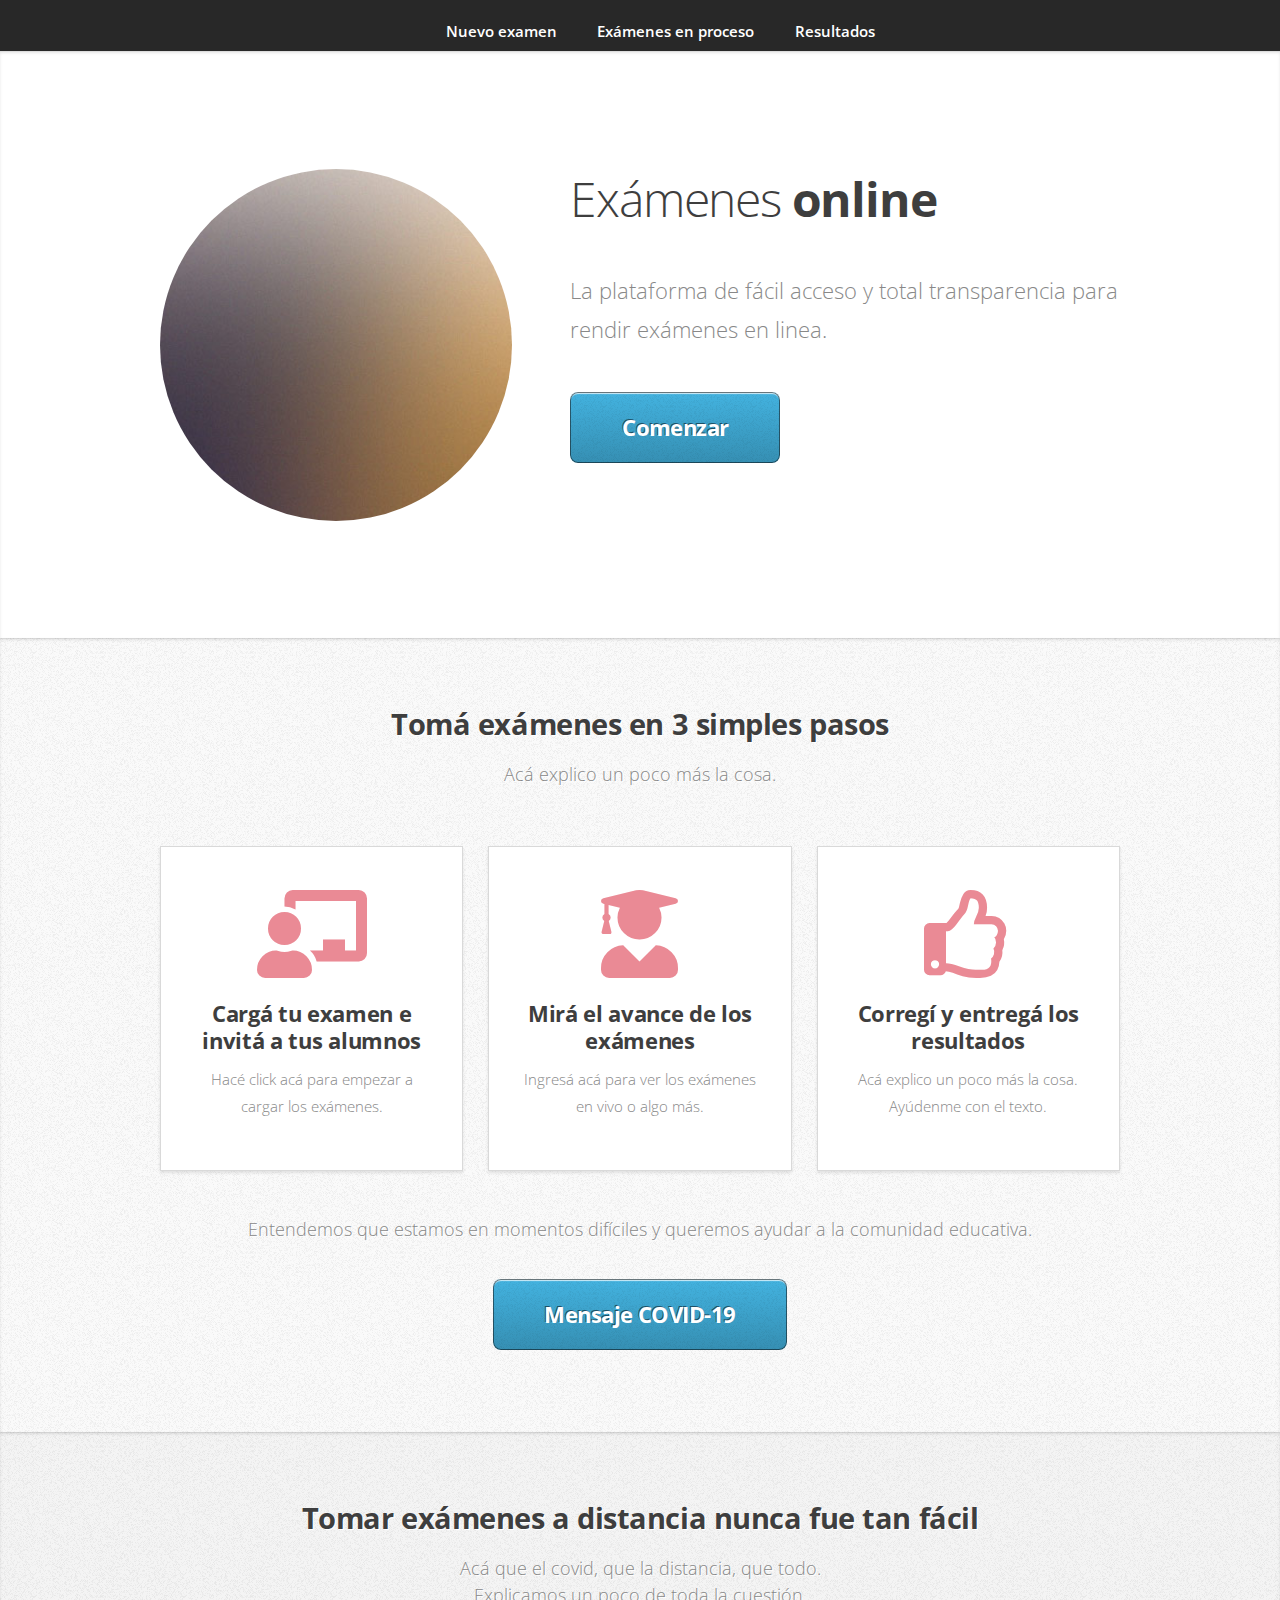
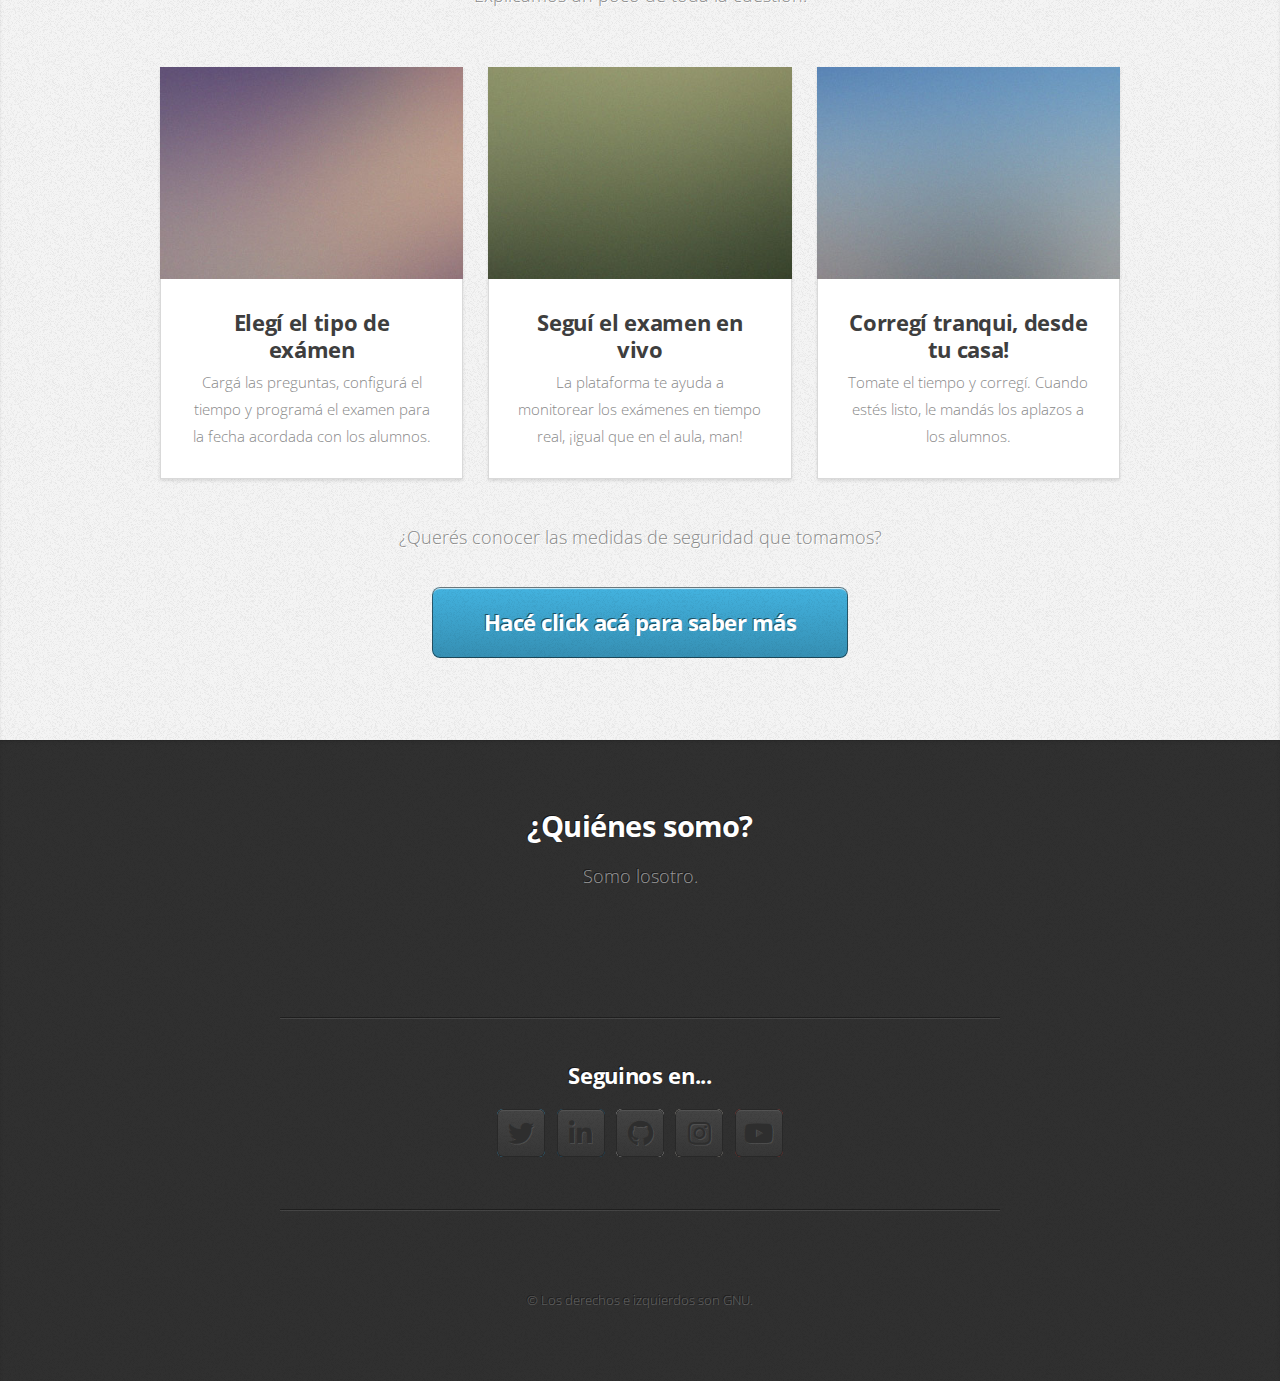
==== index.html @ 9ab1b0ab "Mock 1" ====
<!DOCTYPE HTML>
<!--
	Exámenes en linea - #LoHackeamosEntreTodos
	@pabloacvd
-->
<html>
	<head>
		<title>Examencito - #LoHackeamosEntreTodos</title>
		<meta charset="utf-8" />
		<meta name="viewport" content="width=device-width, initial-scale=1, user-scalable=no" />
		<link rel="stylesheet" href="assets/css/main.css" />
	</head>
	<body class="is-preload">

		<!-- Nav -->
			<nav id="nav">
				<ul class="container">
					<li><a href="#top"></a></li>
					<li><a href="#work">Nuevo examen</a></li>
					<li><a href="#portfolio">Exámenes en proceso</a></li>
					<li><a href="#contact">Resultados</a></li>
				</ul>
			</nav>

		<!-- Home -->
			<article id="top" class="wrapper style1">
				<div class="container">
					<div class="row">
						<div class="col-4 col-5-large col-12-medium">
							<span class="image fit"><img src="images/pic00.jpg" alt="" /></span>
						</div>
						<div class="col-8 col-7-large col-12-medium">
							<header>
								<h1>Exámenes <strong>online</strong></h1>
							</header>
							<p>La plataforma de fácil acceso y total transparencia para rendir exámenes en linea.
							</p>
							<a href="#work" class="button large scrolly">Comenzar</a>
						</div>
					</div>
				</div>
			</article>

		<!-- Work -->
			<article id="work" class="wrapper style2">
				<div class="container">
					<header>
						<h2>Tomá exámenes en 3 simples pasos</h2>
						<p>Acá explico un poco más la cosa.</p>
					</header>
					<div class="row aln-center">
						<div class="col-4 col-6-medium col-12-small">
							<section class="box style1">
								<span class="icon solid featured fa-chalkboard-teacher"></span>
								<h3>Cargá tu examen e invitá a tus alumnos</h3>
								<p>Hacé click acá para empezar a cargar los exámenes.</p>
							</section>
						</div>
						<div class="col-4 col-6-medium col-12-small">
							<section class="box style1">
								<span class="icon solid featured fa-user-graduate"></span>
								<h3>Mirá el avance de los exámenes</h3>
								<p>Ingresá acá para ver los exámenes en vivo o algo más.</p>
							</section>
						</div>
						<div class="col-4 col-6-medium col-12-small">
							<section class="box style1">
								<span class="icon featured fa-thumbs-up"></span>
								<h3>Corregí y entregá los resultados</h3>
								<p>Acá explico un poco más la cosa.<br/>Ayúdenme con el texto.</p>
							</section>
						</div>
					</div>
					<footer>
						<p>Entendemos que estamos en momentos difíciles y queremos ayudar a la comunidad educativa.</p>
						<a href="#portfolio" class="button large scrolly">Mensaje COVID-19</a>
					</footer>
				</div>
			</article>

		<!-- Portfolio -->
			<article id="portfolio" class="wrapper style3">
				<div class="container">
					<header>
						<h2>Tomar exámenes a distancia nunca fue tan fácil</h2>
						<p>Acá que el covid, que la distancia, que todo. <br />
						Explicamos un poco de toda la cuestión.</p>
					</header>
					<div class="row">
						<div class="col-4 col-6-medium col-12-small">
							<article class="box style2">
								<a href="#" class="image featured"><img src="images/pic01.jpg" alt="" /></a>
								<h3><a href="#">Elegí el tipo de exámen</a></h3>
								<p>Cargá las preguntas, configurá el tiempo y programá el examen para la fecha acordada con los alumnos.</p>
							</article>
						</div>
						<div class="col-4 col-6-medium col-12-small">
							<article class="box style2">
								<a href="#" class="image featured"><img src="images/pic02.jpg" alt="" /></a>
								<h3><a href="#">Seguí el examen en vivo</a></h3>
								<p>La plataforma te ayuda a monitorear los exámenes en tiempo real, ¡igual que en el aula, man!</p>
							</article>
						</div>
						<div class="col-4 col-6-medium col-12-small">
							<article class="box style2">
								<a href="#" class="image featured"><img src="images/pic03.jpg" alt="" /></a>
								<h3><a href="#">Corregí tranqui, desde tu casa!</a></h3>
								<p>Tomate el tiempo y corregí. Cuando estés listo, le mandás los aplazos a los alumnos.</p>
							</article>
						</div>
<!--						<div class="col-4 col-6-medium col-12-small">
							<article class="box style2">
								<a href="#" class="image featured"><img src="images/pic04.jpg" alt="" /></a>
								<h3><a href="#">Tempus dolore</a></h3>
								<p>Ornare nulla proin odio consequat.</p>
							</article>
						</div>
						<div class="col-4 col-6-medium col-12-small">
							<article class="box style2">
								<a href="#" class="image featured"><img src="images/pic05.jpg" alt="" /></a>
								<h3><a href="#">Feugiat aliquam</a></h3>
								<p>Ornare nulla proin odio consequat.</p>
							</article>
						</div>
						<div class="col-4 col-6-medium col-12-small">
							<article class="box style2">
								<a href="#" class="image featured"><img src="images/pic06.jpg" alt="" /></a>
								<h3><a href="#">Sed amet ornare</a></h3>
								<p>Ornare nulla proin odio consequat.</p>
							</article>
						</div>
					-->
					</div>
					<footer>
						<p>¿Querés conocer las medidas de seguridad que tomamos?</p>
						<a href="#contact" class="button large scrolly">Hacé click acá para saber más</a>
					</footer>
				</div>
			</article>

		<!-- Contact -->
			<article id="contact" class="wrapper style4">
				<div class="container medium">
					<header>
						<h2>¿Quiénes somo?</h2>
						<p>Somo losotro.</p>
					</header>
					<div class="row">
						<div class="col-12">

						</div>
						<div class="col-12">
							<hr />
							<h3>Seguinos en...</h3>
							<ul class="social">
								<li><a href="#" class="icon brands fa-twitter"><span class="label">Twitter</span></a></li>
								<li><a href="#" class="icon brands fa-linkedin-in"><span class="label">LinkedIn</span></a></li>
								<li><a href="#" class="icon brands fa-github"><span class="label">Github</span></a></li>
								<li><a href="#" class="icon brands fa-instagram"><span class="label">Instagram</span></a></li>
								<li><a href="#" class="icon brands fa-youtube"><span class="label">YouTube</span></a></li>
							</ul>
							<hr />
						</div>
					</div>
					<footer>
						<ul id="copyright">
							<li>&copy; Los derechos e izquierdos son GNU.</li>
						</ul>
					</footer>
				</div>
			</article>

		<!-- Scripts -->
			<script src="assets/js/jquery.min.js"></script>
			<script src="assets/js/jquery.scrolly.min.js"></script>
			<script src="assets/js/browser.min.js"></script>
			<script src="assets/js/breakpoints.min.js"></script>
			<script src="assets/js/util.js"></script>
			<script src="assets/js/main.js"></script>

	</body>
</html>
---- assets/css/main.css ----
@import url("https://fonts.googleapis.com/css?family=Open+Sans:300,300italic,600,600italic,700");
@import url("fontawesome-all.min.css");

/*
	Miniport by HTML5 UP
	html5up.net | @ajlkn
	Free for personal and commercial use under the CCA 3.0 license (html5up.net/license)
*/

html, body, div, span, applet, object,
iframe, h1, h2, h3, h4, h5, h6, p, blockquote,
pre, a, abbr, acronym, address, big, cite,
code, del, dfn, em, img, ins, kbd, q, s, samp,
small, strike, strong, sub, sup, tt, var, b,
u, i, center, dl, dt, dd, ol, ul, li, fieldset,
form, label, legend, table, caption, tbody,
tfoot, thead, tr, th, td, article, aside,
canvas, details, embed, figure, figcaption,
footer, header, hgroup, menu, nav, output, ruby,
section, summary, time, mark, audio, video {
	margin: 0;
	padding: 0;
	border: 0;
	font-size: 100%;
	font: inherit;
	vertical-align: baseline;}

article, aside, details, figcaption, figure,
footer, header, hgroup, menu, nav, section {
	display: block;}

body {
	line-height: 1;
}

ol, ul {
	list-style: none;
}

blockquote, q {
	quotes: none;
}

	blockquote:before, blockquote:after, q:before, q:after {
		content: '';
		content: none;
	}

table {
	border-collapse: collapse;
	border-spacing: 0;
}

body {
	-webkit-text-size-adjust: none;
}

mark {
	background-color: transparent;
	color: inherit;
}

input::-moz-focus-inner {
	border: 0;
	padding: 0;
}

input, select, textarea {
	-moz-appearance: none;
	-webkit-appearance: none;
	-ms-appearance: none;
	appearance: none;
}

/* Basic */

	html {
		box-sizing: border-box;
	}

	*, *:before, *:after {
		box-sizing: inherit;
	}

	body {
		padding-top: 3.5em;
	}

		body.is-preload *, body.is-preload *:before, body.is-preload *:after {
			-moz-animation: none !important;
			-webkit-animation: none !important;
			-ms-animation: none !important;
			animation: none !important;
			-moz-transition: none !important;
			-webkit-transition: none !important;
			-ms-transition: none !important;
			transition: none !important;
		}

	body, input, textarea, select {
		font-family: 'Open Sans', sans-serif;
		line-height: 1.85em;
		color: #888;
		font-weight: 300;
		font-size: 13pt;
	}

	a {
		-moz-transition: color .2s ease-in-out;
		-webkit-transition: color .2s ease-in-out;
		-ms-transition: color .2s ease-in-out;
		transition: color .2s ease-in-out;
		color: #43B3E0;
		text-decoration: underline;
	}

		a:hover {
			color: #43bff0 !important;
		}

		a img {
			border: 0;
		}

	b, strong {
		font-weight: 600;
		color: #3e3e3e;
	}

	i, em {
		font-style: italic;
	}

	sub {
		position: relative;
		top: 0.5em;
		font-size: 0.8em;
	}

	sup {
		position: relative;
		top: -0.5em;
		font-size: 0.8em;
	}

	blockquote {
		border-left: solid 0.75em #eee;
		padding: 1em 0 1em 1.5em;
		font-style: italic;
	}

	h1, h2, h3, h4, h5, h6 {
		color: #3e3e3e;
		margin: 0 0 0.75em 0;
	}

	h1 a, h2 a, h3 a, h4 a, h5 a, h6 a {
		text-decoration: none;
		color: inherit;
	}

	h2, h3, h4, h5, h6 {
		font-weight: 700;
	}

	h1 {
		font-size: 3.25em;
		letter-spacing: -0.025em;
		font-weight: 300;
	}

		h1 strong {
			font-weight: 700;
		}

	h2 {
		font-size: 2em;
		letter-spacing: -0.015em;
	}

	h3 {
		font-size: 1.5em;
		letter-spacing: -0.015em;
	}

	em, i {
		font-style: italic;
	}

	br.clear {
		clear: both;
	}

	hr {
		border: 0;
		border-top: solid 1px #444;
		border-top-color: rgba(0, 0, 0, 0.35);
		box-shadow: 0px 1px 0px 0px rgba(255, 255, 255, 0.1);
		height: 1px;
		margin: 3em 0;
	}

	p, ul, ol, dl, table {
		margin-bottom: 2em;
	}

	header {
		margin: 0 0 3em 0;
	}

		header > p {
			font-size: 1.25em;
			margin: 0;
		}

	footer {
		margin: 3em 0 0 0;
	}

		footer > p {
			font-size: 1.25em;
		}

/* Container */

	.container {
		margin: 0 auto;
		max-width: calc(100% - 50px);
		width: 1200px;
	}

		.container.medium {
			width: 900px;
		}

		@media screen and (max-width: 1680px) {

			.container {
				width: 1200px;
			}

				.container.medium {
					width: 900px;
				}

		}

		@media screen and (max-width: 1280px) {

			.container {
				width: 960px;
			}

				.container.medium {
					width: 720px;
				}

		}

		@media screen and (max-width: 980px) {

			.container {
				width: 100%;
			}

				.container.medium {
					width: 75%;
				}

		}

		@media screen and (max-width: 736px) {

			.container {
				width: 100%;
				max-width: calc(100% - 30px);
			}

				.container.medium {
					width: 100%;
				}

		}

/* Row */

	.row {
		display: flex;
		flex-wrap: wrap;
		box-sizing: border-box;
		align-items: stretch;
	}

		.row > * {
			box-sizing: border-box;
		}

		.row.gtr-uniform > * > :last-child {
			margin-bottom: 0;
		}

		.row.aln-left {
			justify-content: flex-start;
		}

		.row.aln-center {
			justify-content: center;
		}

		.row.aln-right {
			justify-content: flex-end;
		}

		.row.aln-top {
			align-items: flex-start;
		}

		.row.aln-middle {
			align-items: center;
		}

		.row.aln-bottom {
			align-items: flex-end;
		}

		.row > .imp {
			order: -1;
		}

		.row > .col-1 {
			width: 8.33333%;
		}

		.row > .off-1 {
			margin-left: 8.33333%;
		}

		.row > .col-2 {
			width: 16.66667%;
		}

		.row > .off-2 {
			margin-left: 16.66667%;
		}

		.row > .col-3 {
			width: 25%;
		}

		.row > .off-3 {
			margin-left: 25%;
		}

		.row > .col-4 {
			width: 33.33333%;
		}

		.row > .off-4 {
			margin-left: 33.33333%;
		}

		.row > .col-5 {
			width: 41.66667%;
		}

		.row > .off-5 {
			margin-left: 41.66667%;
		}

		.row > .col-6 {
			width: 50%;
		}

		.row > .off-6 {
			margin-left: 50%;
		}

		.row > .col-7 {
			width: 58.33333%;
		}

		.row > .off-7 {
			margin-left: 58.33333%;
		}

		.row > .col-8 {
			width: 66.66667%;
		}

		.row > .off-8 {
			margin-left: 66.66667%;
		}

		.row > .col-9 {
			width: 75%;
		}

		.row > .off-9 {
			margin-left: 75%;
		}

		.row > .col-10 {
			width: 83.33333%;
		}

		.row > .off-10 {
			margin-left: 83.33333%;
		}

		.row > .col-11 {
			width: 91.66667%;
		}

		.row > .off-11 {
			margin-left: 91.66667%;
		}

		.row > .col-12 {
			width: 100%;
		}

		.row > .off-12 {
			margin-left: 100%;
		}

		.row.gtr-0 {
			margin-top: 0px;
			margin-left: 0px;
		}

			.row.gtr-0 > * {
				padding: 0px 0 0 0px;
			}

			.row.gtr-0.gtr-uniform {
				margin-top: 0px;
			}

				.row.gtr-0.gtr-uniform > * {
					padding-top: 0px;
				}

		.row.gtr-25 {
			margin-top: -6.25px;
			margin-left: -6.25px;
		}

			.row.gtr-25 > * {
				padding: 6.25px 0 0 6.25px;
			}

			.row.gtr-25.gtr-uniform {
				margin-top: -6.25px;
			}

				.row.gtr-25.gtr-uniform > * {
					padding-top: 6.25px;
				}

		.row.gtr-50 {
			margin-top: -12.5px;
			margin-left: -12.5px;
		}

			.row.gtr-50 > * {
				padding: 12.5px 0 0 12.5px;
			}

			.row.gtr-50.gtr-uniform {
				margin-top: -12.5px;
			}

				.row.gtr-50.gtr-uniform > * {
					padding-top: 12.5px;
				}

		.row {
			margin-top: -25px;
			margin-left: -25px;
		}

			.row > * {
				padding: 25px 0 0 25px;
			}

			.row.gtr-uniform {
				margin-top: -25px;
			}

				.row.gtr-uniform > * {
					padding-top: 25px;
				}

		.row.gtr-150 {
			margin-top: -37.5px;
			margin-left: -37.5px;
		}

			.row.gtr-150 > * {
				padding: 37.5px 0 0 37.5px;
			}

			.row.gtr-150.gtr-uniform {
				margin-top: -37.5px;
			}

				.row.gtr-150.gtr-uniform > * {
					padding-top: 37.5px;
				}

		.row.gtr-200 {
			margin-top: -50px;
			margin-left: -50px;
		}

			.row.gtr-200 > * {
				padding: 50px 0 0 50px;
			}

			.row.gtr-200.gtr-uniform {
				margin-top: -50px;
			}

				.row.gtr-200.gtr-uniform > * {
					padding-top: 50px;
				}

		@media screen and (max-width: 1680px) {

			.row {
				display: flex;
				flex-wrap: wrap;
				box-sizing: border-box;
				align-items: stretch;
			}

				.row > * {
					box-sizing: border-box;
				}

				.row.gtr-uniform > * > :last-child {
					margin-bottom: 0;
				}

				.row.aln-left {
					justify-content: flex-start;
				}

				.row.aln-center {
					justify-content: center;
				}

				.row.aln-right {
					justify-content: flex-end;
				}

				.row.aln-top {
					align-items: flex-start;
				}

				.row.aln-middle {
					align-items: center;
				}

				.row.aln-bottom {
					align-items: flex-end;
				}

				.row > .imp-xlarge {
					order: -1;
				}

				.row > .col-1-xlarge {
					width: 8.33333%;
				}

				.row > .off-1-xlarge {
					margin-left: 8.33333%;
				}

				.row > .col-2-xlarge {
					width: 16.66667%;
				}

				.row > .off-2-xlarge {
					margin-left: 16.66667%;
				}

				.row > .col-3-xlarge {
					width: 25%;
				}

				.row > .off-3-xlarge {
					margin-left: 25%;
				}

				.row > .col-4-xlarge {
					width: 33.33333%;
				}

				.row > .off-4-xlarge {
					margin-left: 33.33333%;
				}

				.row > .col-5-xlarge {
					width: 41.66667%;
				}

				.row > .off-5-xlarge {
					margin-left: 41.66667%;
				}

				.row > .col-6-xlarge {
					width: 50%;
				}

				.row > .off-6-xlarge {
					margin-left: 50%;
				}

				.row > .col-7-xlarge {
					width: 58.33333%;
				}

				.row > .off-7-xlarge {
					margin-left: 58.33333%;
				}

				.row > .col-8-xlarge {
					width: 66.66667%;
				}

				.row > .off-8-xlarge {
					margin-left: 66.66667%;
				}

				.row > .col-9-xlarge {
					width: 75%;
				}

				.row > .off-9-xlarge {
					margin-left: 75%;
				}

				.row > .col-10-xlarge {
					width: 83.33333%;
				}

				.row > .off-10-xlarge {
					margin-left: 83.33333%;
				}

				.row > .col-11-xlarge {
					width: 91.66667%;
				}

				.row > .off-11-xlarge {
					margin-left: 91.66667%;
				}

				.row > .col-12-xlarge {
					width: 100%;
				}

				.row > .off-12-xlarge {
					margin-left: 100%;
				}

				.row.gtr-0 {
					margin-top: 0px;
					margin-left: 0px;
				}

					.row.gtr-0 > * {
						padding: 0px 0 0 0px;
					}

					.row.gtr-0.gtr-uniform {
						margin-top: 0px;
					}

						.row.gtr-0.gtr-uniform > * {
							padding-top: 0px;
						}

				.row.gtr-25 {
					margin-top: -6.25px;
					margin-left: -6.25px;
				}

					.row.gtr-25 > * {
						padding: 6.25px 0 0 6.25px;
					}

					.row.gtr-25.gtr-uniform {
						margin-top: -6.25px;
					}

						.row.gtr-25.gtr-uniform > * {
							padding-top: 6.25px;
						}

				.row.gtr-50 {
					margin-top: -12.5px;
					margin-left: -12.5px;
				}

					.row.gtr-50 > * {
						padding: 12.5px 0 0 12.5px;
					}

					.row.gtr-50.gtr-uniform {
						margin-top: -12.5px;
					}

						.row.gtr-50.gtr-uniform > * {
							padding-top: 12.5px;
						}

				.row {
					margin-top: -25px;
					margin-left: -25px;
				}

					.row > * {
						padding: 25px 0 0 25px;
					}

					.row.gtr-uniform {
						margin-top: -25px;
					}

						.row.gtr-uniform > * {
							padding-top: 25px;
						}

				.row.gtr-150 {
					margin-top: -37.5px;
					margin-left: -37.5px;
				}

					.row.gtr-150 > * {
						padding: 37.5px 0 0 37.5px;
					}

					.row.gtr-150.gtr-uniform {
						margin-top: -37.5px;
					}

						.row.gtr-150.gtr-uniform > * {
							padding-top: 37.5px;
						}

				.row.gtr-200 {
					margin-top: -50px;
					margin-left: -50px;
				}

					.row.gtr-200 > * {
						padding: 50px 0 0 50px;
					}

					.row.gtr-200.gtr-uniform {
						margin-top: -50px;
					}

						.row.gtr-200.gtr-uniform > * {
							padding-top: 50px;
						}

		}

		@media screen and (max-width: 1280px) {

			.row {
				display: flex;
				flex-wrap: wrap;
				box-sizing: border-box;
				align-items: stretch;
			}

				.row > * {
					box-sizing: border-box;
				}

				.row.gtr-uniform > * > :last-child {
					margin-bottom: 0;
				}

				.row.aln-left {
					justify-content: flex-start;
				}

				.row.aln-center {
					justify-content: center;
				}

				.row.aln-right {
					justify-content: flex-end;
				}

				.row.aln-top {
					align-items: flex-start;
				}

				.row.aln-middle {
					align-items: center;
				}

				.row.aln-bottom {
					align-items: flex-end;
				}

				.row > .imp-large {
					order: -1;
				}

				.row > .col-1-large {
					width: 8.33333%;
				}

				.row > .off-1-large {
					margin-left: 8.33333%;
				}

				.row > .col-2-large {
					width: 16.66667%;
				}

				.row > .off-2-large {
					margin-left: 16.66667%;
				}

				.row > .col-3-large {
					width: 25%;
				}

				.row > .off-3-large {
					margin-left: 25%;
				}

				.row > .col-4-large {
					width: 33.33333%;
				}

				.row > .off-4-large {
					margin-left: 33.33333%;
				}

				.row > .col-5-large {
					width: 41.66667%;
				}

				.row > .off-5-large {
					margin-left: 41.66667%;
				}

				.row > .col-6-large {
					width: 50%;
				}

				.row > .off-6-large {
					margin-left: 50%;
				}

				.row > .col-7-large {
					width: 58.33333%;
				}

				.row > .off-7-large {
					margin-left: 58.33333%;
				}

				.row > .col-8-large {
					width: 66.66667%;
				}

				.row > .off-8-large {
					margin-left: 66.66667%;
				}

				.row > .col-9-large {
					width: 75%;
				}

				.row > .off-9-large {
					margin-left: 75%;
				}

				.row > .col-10-large {
					width: 83.33333%;
				}

				.row > .off-10-large {
					margin-left: 83.33333%;
				}

				.row > .col-11-large {
					width: 91.66667%;
				}

				.row > .off-11-large {
					margin-left: 91.66667%;
				}

				.row > .col-12-large {
					width: 100%;
				}

				.row > .off-12-large {
					margin-left: 100%;
				}

				.row.gtr-0 {
					margin-top: 0px;
					margin-left: 0px;
				}

					.row.gtr-0 > * {
						padding: 0px 0 0 0px;
					}

					.row.gtr-0.gtr-uniform {
						margin-top: 0px;
					}

						.row.gtr-0.gtr-uniform > * {
							padding-top: 0px;
						}

				.row.gtr-25 {
					margin-top: -6.25px;
					margin-left: -6.25px;
				}

					.row.gtr-25 > * {
						padding: 6.25px 0 0 6.25px;
					}

					.row.gtr-25.gtr-uniform {
						margin-top: -6.25px;
					}

						.row.gtr-25.gtr-uniform > * {
							padding-top: 6.25px;
						}

				.row.gtr-50 {
					margin-top: -12.5px;
					margin-left: -12.5px;
				}

					.row.gtr-50 > * {
						padding: 12.5px 0 0 12.5px;
					}

					.row.gtr-50.gtr-uniform {
						margin-top: -12.5px;
					}

						.row.gtr-50.gtr-uniform > * {
							padding-top: 12.5px;
						}

				.row {
					margin-top: -25px;
					margin-left: -25px;
				}

					.row > * {
						padding: 25px 0 0 25px;
					}

					.row.gtr-uniform {
						margin-top: -25px;
					}

						.row.gtr-uniform > * {
							padding-top: 25px;
						}

				.row.gtr-150 {
					margin-top: -37.5px;
					margin-left: -37.5px;
				}

					.row.gtr-150 > * {
						padding: 37.5px 0 0 37.5px;
					}

					.row.gtr-150.gtr-uniform {
						margin-top: -37.5px;
					}

						.row.gtr-150.gtr-uniform > * {
							padding-top: 37.5px;
						}

				.row.gtr-200 {
					margin-top: -50px;
					margin-left: -50px;
				}

					.row.gtr-200 > * {
						padding: 50px 0 0 50px;
					}

					.row.gtr-200.gtr-uniform {
						margin-top: -50px;
					}

						.row.gtr-200.gtr-uniform > * {
							padding-top: 50px;
						}

		}

		@media screen and (max-width: 980px) {

			.row {
				display: flex;
				flex-wrap: wrap;
				box-sizing: border-box;
				align-items: stretch;
			}

				.row > * {
					box-sizing: border-box;
				}

				.row.gtr-uniform > * > :last-child {
					margin-bottom: 0;
				}

				.row.aln-left {
					justify-content: flex-start;
				}

				.row.aln-center {
					justify-content: center;
				}

				.row.aln-right {
					justify-content: flex-end;
				}

				.row.aln-top {
					align-items: flex-start;
				}

				.row.aln-middle {
					align-items: center;
				}

				.row.aln-bottom {
					align-items: flex-end;
				}

				.row > .imp-medium {
					order: -1;
				}

				.row > .col-1-medium {
					width: 8.33333%;
				}

				.row > .off-1-medium {
					margin-left: 8.33333%;
				}

				.row > .col-2-medium {
					width: 16.66667%;
				}

				.row > .off-2-medium {
					margin-left: 16.66667%;
				}

				.row > .col-3-medium {
					width: 25%;
				}

				.row > .off-3-medium {
					margin-left: 25%;
				}

				.row > .col-4-medium {
					width: 33.33333%;
				}

				.row > .off-4-medium {
					margin-left: 33.33333%;
				}

				.row > .col-5-medium {
					width: 41.66667%;
				}

				.row > .off-5-medium {
					margin-left: 41.66667%;
				}

				.row > .col-6-medium {
					width: 50%;
				}

				.row > .off-6-medium {
					margin-left: 50%;
				}

				.row > .col-7-medium {
					width: 58.33333%;
				}

				.row > .off-7-medium {
					margin-left: 58.33333%;
				}

				.row > .col-8-medium {
					width: 66.66667%;
				}

				.row > .off-8-medium {
					margin-left: 66.66667%;
				}

				.row > .col-9-medium {
					width: 75%;
				}

				.row > .off-9-medium {
					margin-left: 75%;
				}

				.row > .col-10-medium {
					width: 83.33333%;
				}

				.row > .off-10-medium {
					margin-left: 83.33333%;
				}

				.row > .col-11-medium {
					width: 91.66667%;
				}

				.row > .off-11-medium {
					margin-left: 91.66667%;
				}

				.row > .col-12-medium {
					width: 100%;
				}

				.row > .off-12-medium {
					margin-left: 100%;
				}

				.row.gtr-0 {
					margin-top: 0px;
					margin-left: 0px;
				}

					.row.gtr-0 > * {
						padding: 0px 0 0 0px;
					}

					.row.gtr-0.gtr-uniform {
						margin-top: 0px;
					}

						.row.gtr-0.gtr-uniform > * {
							padding-top: 0px;
						}

				.row.gtr-25 {
					margin-top: -6.25px;
					margin-left: -6.25px;
				}

					.row.gtr-25 > * {
						padding: 6.25px 0 0 6.25px;
					}

					.row.gtr-25.gtr-uniform {
						margin-top: -6.25px;
					}

						.row.gtr-25.gtr-uniform > * {
							padding-top: 6.25px;
						}

				.row.gtr-50 {
					margin-top: -12.5px;
					margin-left: -12.5px;
				}

					.row.gtr-50 > * {
						padding: 12.5px 0 0 12.5px;
					}

					.row.gtr-50.gtr-uniform {
						margin-top: -12.5px;
					}

						.row.gtr-50.gtr-uniform > * {
							padding-top: 12.5px;
						}

				.row {
					margin-top: -25px;
					margin-left: -25px;
				}

					.row > * {
						padding: 25px 0 0 25px;
					}

					.row.gtr-uniform {
						margin-top: -25px;
					}

						.row.gtr-uniform > * {
							padding-top: 25px;
						}

				.row.gtr-150 {
					margin-top: -37.5px;
					margin-left: -37.5px;
				}

					.row.gtr-150 > * {
						padding: 37.5px 0 0 37.5px;
					}

					.row.gtr-150.gtr-uniform {
						margin-top: -37.5px;
					}

						.row.gtr-150.gtr-uniform > * {
							padding-top: 37.5px;
						}

				.row.gtr-200 {
					margin-top: -50px;
					margin-left: -50px;
				}

					.row.gtr-200 > * {
						padding: 50px 0 0 50px;
					}

					.row.gtr-200.gtr-uniform {
						margin-top: -50px;
					}

						.row.gtr-200.gtr-uniform > * {
							padding-top: 50px;
						}

		}

		@media screen and (max-width: 736px) {

			.row {
				display: flex;
				flex-wrap: wrap;
				box-sizing: border-box;
				align-items: stretch;
			}

				.row > * {
					box-sizing: border-box;
				}

				.row.gtr-uniform > * > :last-child {
					margin-bottom: 0;
				}

				.row.aln-left {
					justify-content: flex-start;
				}

				.row.aln-center {
					justify-content: center;
				}

				.row.aln-right {
					justify-content: flex-end;
				}

				.row.aln-top {
					align-items: flex-start;
				}

				.row.aln-middle {
					align-items: center;
				}

				.row.aln-bottom {
					align-items: flex-end;
				}

				.row > .imp-small {
					order: -1;
				}

				.row > .col-1-small {
					width: 8.33333%;
				}

				.row > .off-1-small {
					margin-left: 8.33333%;
				}

				.row > .col-2-small {
					width: 16.66667%;
				}

				.row > .off-2-small {
					margin-left: 16.66667%;
				}

				.row > .col-3-small {
					width: 25%;
				}

				.row > .off-3-small {
					margin-left: 25%;
				}

				.row > .col-4-small {
					width: 33.33333%;
				}

				.row > .off-4-small {
					margin-left: 33.33333%;
				}

				.row > .col-5-small {
					width: 41.66667%;
				}

				.row > .off-5-small {
					margin-left: 41.66667%;
				}

				.row > .col-6-small {
					width: 50%;
				}

				.row > .off-6-small {
					margin-left: 50%;
				}

				.row > .col-7-small {
					width: 58.33333%;
				}

				.row > .off-7-small {
					margin-left: 58.33333%;
				}

				.row > .col-8-small {
					width: 66.66667%;
				}

				.row > .off-8-small {
					margin-left: 66.66667%;
				}

				.row > .col-9-small {
					width: 75%;
				}

				.row > .off-9-small {
					margin-left: 75%;
				}

				.row > .col-10-small {
					width: 83.33333%;
				}

				.row > .off-10-small {
					margin-left: 83.33333%;
				}

				.row > .col-11-small {
					width: 91.66667%;
				}

				.row > .off-11-small {
					margin-left: 91.66667%;
				}

				.row > .col-12-small {
					width: 100%;
				}

				.row > .off-12-small {
					margin-left: 100%;
				}

				.row.gtr-0 {
					margin-top: 0px;
					margin-left: 0px;
				}

					.row.gtr-0 > * {
						padding: 0px 0 0 0px;
					}

					.row.gtr-0.gtr-uniform {
						margin-top: 0px;
					}

						.row.gtr-0.gtr-uniform > * {
							padding-top: 0px;
						}

				.row.gtr-25 {
					margin-top: -3.75px;
					margin-left: -3.75px;
				}

					.row.gtr-25 > * {
						padding: 3.75px 0 0 3.75px;
					}

					.row.gtr-25.gtr-uniform {
						margin-top: -3.75px;
					}

						.row.gtr-25.gtr-uniform > * {
							padding-top: 3.75px;
						}

				.row.gtr-50 {
					margin-top: -7.5px;
					margin-left: -7.5px;
				}

					.row.gtr-50 > * {
						padding: 7.5px 0 0 7.5px;
					}

					.row.gtr-50.gtr-uniform {
						margin-top: -7.5px;
					}

						.row.gtr-50.gtr-uniform > * {
							padding-top: 7.5px;
						}

				.row {
					margin-top: -15px;
					margin-left: -15px;
				}

					.row > * {
						padding: 15px 0 0 15px;
					}

					.row.gtr-uniform {
						margin-top: -15px;
					}

						.row.gtr-uniform > * {
							padding-top: 15px;
						}

				.row.gtr-150 {
					margin-top: -22.5px;
					margin-left: -22.5px;
				}

					.row.gtr-150 > * {
						padding: 22.5px 0 0 22.5px;
					}

					.row.gtr-150.gtr-uniform {
						margin-top: -22.5px;
					}

						.row.gtr-150.gtr-uniform > * {
							padding-top: 22.5px;
						}

				.row.gtr-200 {
					margin-top: -30px;
					margin-left: -30px;
				}

					.row.gtr-200 > * {
						padding: 30px 0 0 30px;
					}

					.row.gtr-200.gtr-uniform {
						margin-top: -30px;
					}

						.row.gtr-200.gtr-uniform > * {
							padding-top: 30px;
						}

		}

/* Form */

	form label {
		color: #3e3e3e;
		font-weight: 700;
		display: block;
		margin: 0 0 0.5em 0;
	}

	form input[type=text],
	form input[type=email],
	form input[type=password],
	form select,
	form textarea {
		-moz-transition: background .2s ease-in-out, box-shadow .2s ease-in-out;
		-webkit-transition: background .2s ease-in-out, box-shadow .2s ease-in-out;
		-ms-transition: background .2s ease-in-out, box-shadow .2s ease-in-out;
		transition: background .2s ease-in-out, box-shadow .2s ease-in-out;
		-webkit-appearance: none;
		display: block;
		border: 0;
		padding: 0.75em;
		font-size: 1em;
		border-radius: 8px;
		border: solid 1px #ddd;
		background: #fff;
		color: #bbb;
		box-shadow: inset 0px 2px 3px 1px rgba(0, 0, 0, 0.05), 0px 1px 0px 0px rgba(255, 255, 255, 0.025);
		width: 100%;
	}

		form input[type=text]:focus,
		form input[type=email]:focus,
		form input[type=password]:focus,
		form select:focus,
		form textarea:focus {
			background: #fafafa;
			box-shadow: inset 0px 2px 5px 0px rgba(0, 0, 0, 0.05), 0px 1px 0px 0px rgba(255, 255, 255, 0.025), inset 0px 0px 2px 1px #43bff0;
		}

	form textarea {
		height: 15em;
	}

	form .actions:last-child {
		margin-bottom: 0;
	}

	form ::-webkit-input-placeholder {
		color: #555 !important;
	}

	form :-moz-placeholder {
		color: #555 !important;
	}

	form ::-moz-placeholder {
		color: #555 !important;
	}

	form :-ms-input-placeholder {
		color: #555 !important;
	}

	form ::-moz-focus-inner {
		border: 0;
	}

/* Tables */

	table {
		width: 100%;
	}

		table.default {
			width: 100%;
		}

			table.default tr {
				border-top: solid 1px #eee;
			}

				table.default tr:first-child {
					border-top: 0;
				}

			table.default td {
				padding: 0.5em 1em 0.5em 1em;
			}

			table.default th {
				text-align: left;
				padding: 0.5em 1em 0.5em 1em;
				font-weight: 600;
				margin: 0 0 1em 0;
			}

			table.default thead {
				background: #4f4f4f;
				color: #fff;
			}

/* Section/Article */

	section, article {
		margin-bottom: 3em;
	}

	section > :last-child,
	article > :last-child,
	section:last-child,
	article:last-child {
		margin-bottom: 0;
	}

/* Image */

	.image {
		display: inline-block;
		position: relative;
	}

		.image img {
			display: block;
			width: 100%;
		}

		.image.fit {
			display: block;
			width: 100%;
		}

		.image.featured {
			display: block;
			width: 100%;
			margin: 0 0 2em 0;
		}

		.image.left {
			float: left;
			margin: 0 2em 2em 0;
		}

		.image.centered {
			display: block;
			margin: 0 0 2em 0;
		}

			.image.centered img {
				margin: 0 auto;
				width: auto;
			}

/* Button */

	input[type="button"],
	input[type="submit"],
	input[type="reset"],
	button,
	.button {
		background-image: url("images/bg.png"), -moz-linear-gradient(top, rgba(0, 0, 0, 0), rgba(0, 0, 0, 0.2));
		background-image: url("images/bg.png"), -webkit-linear-gradient(top, rgba(0, 0, 0, 0), rgba(0, 0, 0, 0.2));
		background-image: url("images/bg.png"), -ms-linear-gradient(top, rgba(0, 0, 0, 0), rgba(0, 0, 0, 0.2));
		background-image: url("images/bg.png"), linear-gradient(top, rgba(0, 0, 0, 0), rgba(0, 0, 0, 0.2));
		-moz-transition: background-color .2s ease-in-out;
		-webkit-transition: background-color .2s ease-in-out;
		-ms-transition: background-color .2s ease-in-out;
		transition: background-color .2s ease-in-out;
		-webkit-appearance: none;
		position: relative;
		display: inline-block;
		color: #fff !important;
		text-decoration: none;
		font-weight: 700;
		border: 0;
		outline: 0;
		cursor: pointer;
		border-radius: 8px;
		text-shadow: -1px -1px 0.5px rgba(0, 0, 0, 0.5);
		overflow: hidden;
		box-shadow: inset 0px 0px 0px 1px rgba(0, 0, 0, 0.5), inset 0px 2px 1px 0px rgba(255, 255, 255, 0.75);
		background-color: #43B3E0;
		padding: 1em 2.35em 1em 2.35em;
		font-size: 1.1em;
		max-width: 24em;
	}

		input[type="button"]:hover,
		input[type="submit"]:hover,
		input[type="reset"]:hover,
		button:hover,
		.button:hover {
			background-color: #43bff0;
			color: #fff !important;
		}

		input[type="button"]:active,
		input[type="submit"]:active,
		input[type="reset"]:active,
		button:active,
		.button:active {
			background-color: #3BA8D3;
			top: 1px;
		}

		input[type="button"].large,
		input[type="submit"].large,
		input[type="reset"].large,
		button.large,
		.button.large {
			font-size: 1.5em;
			letter-spacing: -0.025em;
		}

		input[type="button"].alt,
		input[type="submit"].alt,
		input[type="reset"].alt,
		button.alt,
		.button.alt {
			background-color: #444;
			box-shadow: inset 0px 0px 0px 1px #242424, inset 0px 2px 1px 0px rgba(255, 255, 255, 0.2);
		}

			input[type="button"].alt:hover,
			input[type="submit"].alt:hover,
			input[type="reset"].alt:hover,
			button.alt:hover,
			.button.alt:hover {
				background-color: #4f4f4f;
				color: #fff !important;
			}

			input[type="button"].alt:active,
			input[type="submit"].alt:active,
			input[type="reset"].alt:active,
			button.alt:active,
			.button.alt:active {
				background-color: #3f3f3f;
			}

/* List */

	ul {
		list-style: disc;
		padding-left: 1em;
	}

		ul li {
			padding-left: 0.5em;
		}

	ol {
		list-style: decimal;
		padding-left: 1.25em;
	}

		ol li {
			padding-left: 0.25em;
		}

/* Social */

	ul.social {
		cursor: default;
		margin: 0;
		list-style: none;
		padding-left: 0;
	}

		ul.social li {
			position: relative;
			display: inline-block;
			margin: 0.25em;
			top: 0;
			padding-left: 0;
		}

			ul.social li a {
				-moz-transition: top .2s ease-in-out;
				-webkit-transition: top .2s ease-in-out;
				-ms-transition: top .2s ease-in-out;
				transition: top .2s ease-in-out;
				display: block;
				width: 48px;
				height: 48px;
				border-radius: 6px;
				top: 0;
				position: relative;
			}

				ul.social li a:before {
					background-image: url("images/bg.png"), -moz-linear-gradient(top, rgba(0, 0, 0, 0), rgba(0, 0, 0, 0.2));
					background-image: url("images/bg.png"), -webkit-linear-gradient(top, rgba(0, 0, 0, 0), rgba(0, 0, 0, 0.2));
					background-image: url("images/bg.png"), -ms-linear-gradient(top, rgba(0, 0, 0, 0), rgba(0, 0, 0, 0.2));
					background-image: url("images/bg.png"), linear-gradient(top, rgba(0, 0, 0, 0), rgba(0, 0, 0, 0.2));
					-moz-transition: background-color .2s ease-in-out;
					-webkit-transition: background-color .2s ease-in-out;
					-ms-transition: background-color .2s ease-in-out;
					transition: background-color .2s ease-in-out;
					background-color: #444;
					border-radius: 6px;
					box-shadow: inset 0px 0px 0px 1px #282828, inset 0px 2px 1px 0px rgba(255, 255, 255, 0.1);
					color: #2E2E2E !important;
					display: block;
					font-size: 26px;
					height: 48px;
					line-height: 48px;
					text-align: center;
					outline: 0;
					overflow: hidden;
					text-shadow: 1px 1px 0px rgba(255, 255, 255, 0.1);
					width: 48px;
				}

				ul.social li a.fa-twitter {
					background-color: #2DAAE4;
				}

				ul.social li a.fa-facebook-f {
					background-color: #3C5A98;
				}

				ul.social li a.fa-dribbble {
					background-color: #C4376B;
				}

				ul.social li a.fa-linkedin-in {
					background-color: #006599;
				}

				ul.social li a.fa-tumblr {
					background-color: #51718A;
				}

				ul.social li a.fa-google-plus {
					background-color: #DA2713;
				}

				ul.social li a.fa-github {
					background-color: #FAFAFA;
				}

				ul.social li a.fa-rss {
					background-color: #F2600B;
				}

				ul.social li a.fa-instagram {
					background-color: #E0D7C8;
				}

				ul.social li a.fa-foursquare {
					background-color: #39A3D4;
				}

				ul.social li a.fa-skype {
					background-color: #10BEF1;
				}

				ul.social li a.fa-soundcloud {
					background-color: #FE5419;
				}

				ul.social li a.fa-youtube {
					background-color: #BF2E25;
				}

				ul.social li a.fa-blogger {
					background-color: #FF6501;
				}

				ul.social li a.fa-flickr {
					background-color: #0062DB;
				}

				ul.social li a.fa-vimeo {
					background-color: #4C8AB0;
				}

				ul.social li a:hover {
					top: -5px;
				}

					ul.social li a:hover:before {
						background-color: transparent;
					}

/* Actions */

	ul.actions {
		list-style: none;
		padding-left: 0;
	}

		ul.actions li {
			display: inline-block;
			margin: 0 0 0 1em;
			padding-left: 0;
		}

			ul.actions li:first-child {
				margin-left: 0;
			}

/* Box */

	.box {
		background: #fff;
		box-shadow: inset 0px 0px 0px 1px rgba(0, 0, 0, 0.15), 0px 2px 3px 0px rgba(0, 0, 0, 0.1);
		text-align: center;
		padding: 2em;
	}

		.box.style1 {
			padding: 3em 2em 3.5em 2em;
		}

			.box.style1 h3 {
				margin-bottom: 0.5em;
			}

		.box.style2 h3 {
			margin-bottom: 0.25em;
		}

		.box.style2 .image {
			position: relative;
			left: 2em;
			top: 2em;
			margin: -4em 0 4em -4em;
			width: auto;
		}

/* Icons */

	.icon {
		text-decoration: none;
		text-decoration: none;
	}

		.icon:before {
			-moz-osx-font-smoothing: grayscale;
			-webkit-font-smoothing: antialiased;
			display: inline-block;
			font-style: normal;
			font-variant: normal;
			text-rendering: auto;
			line-height: 1;
			text-transform: none !important;
			font-family: 'Font Awesome 5 Free';
			font-weight: 400;
		}

		.icon:before {
			font-size: 1.25em;
		}

		.icon > .label {
			display: none;
		}

		.icon.solid:before {
			font-weight: 900;
		}

		.icon.brands:before {
			font-family: 'Font Awesome 5 Brands';
		}

		.icon.featured {
			color: #EA8A95;
			display: block;
			margin: 0 0 1.5em 0;
			cursor: default;
		}

			.icon.featured:before {
				font-size: 6em;
			}

/* Wrappers */

	.wrapper {
		background-image: url("images/bg.png");
		box-shadow: inset 0px 1px 0px 0px rgba(0, 0, 0, 0.05), inset 0px 2px 3px 0px rgba(0, 0, 0, 0.1);
		padding: 8em 0 8em 0;
		text-align: center;
	}

		.wrapper.style1 {
			background-image: none;
			background-color: #fff;
		}

		.wrapper.style2 {
			background-color: #fafafa;
			text-shadow: 1px 1px 0px #fff;
		}

		.wrapper.style3 {
			background-color: #f4f4f4;
			text-shadow: 1px 1px 0px #fff;
		}

		.wrapper.style4 {
			background-color: #303030;
			color: #999;
			text-shadow: -1px -1px 0px #181818;
		}

			.wrapper.style4 h1, .wrapper.style4 h2, .wrapper.style4 h3, .wrapper.style4 h4, .wrapper.style4 h5, .wrapper.style4 h6 {
				color: #fff;
			}

			.wrapper.style4 form input[type=text],
			.wrapper.style4 form input[type=password],
			.wrapper.style4 form select,
			.wrapper.style4 form textarea {
				border: none;
				background: #282828;
			}

				.wrapper.style4 form input[type=text]:focus,
				.wrapper.style4 form input[type=password]:focus,
				.wrapper.style4 form select:focus,
				.wrapper.style4 form textarea:focus {
					background: #252525;
				}

/* Nav */

	#nav {
		background-color: #282828;
		text-align: center;
		position: fixed;
		left: 0;
		top: 0;
		width: 100%;
		z-index: 10000;
		cursor: default;
		height: 3.5em;
		line-height: 3.5em;
	}

		#nav ul {
			margin-bottom: 0;
			list-style: none;
			padding-left: 0;
		}

		#nav li {
			display: inline-block;
			padding-left: 0;
		}

		#nav a {
			-moz-transition: background-color .2s ease-in-out;
			-webkit-transition: background-color .2s ease-in-out;
			-ms-transition: background-color .2s ease-in-out;
			transition: background-color .2s ease-in-out;
			position: relative;
			display: block;
			color: #fff;
			text-decoration: none;
			outline: 0;
			font-weight: 600;
			border-radius: 8px;
			color: #fff;
			height: 2.5em;
			line-height: 2.5em;
			padding: 0 1.25em;
		}

			#nav a:hover {
				color: #fff !important;
				background: #383838;
			}

			#nav a.active {
				background: #484848;
			}

				#nav a.active:before {
					content: '';
					display: block;
					position: absolute;
					bottom: -0.6em;
					left: 50%;
					margin-left: -0.75em;
					border-left: solid 0.75em transparent;
					border-right: solid 0.75em transparent;
					border-top: solid 0.6em #282828;
				}

/* Articles */

	body > article {
		margin-bottom: 0;
	}

	#top {
		padding: 10em 0 10em 0;
		text-align: left;
	}

		#top .image {
			border-radius: 100%;
			width: 20em;
			height: 20em;
			margin: 0;
		}

			#top .image img {
				border-radius: 100%;
			}

		#top h1 {
			margin-top: 0.35em;
		}

		#top p {
			font-size: 1.5em;
			line-height: 1.75em;
		}

			#top p a {
				color: inherit;
			}

	#contact footer {
		font-size: 0.9em;
	}

/* Copyright */

	#copyright {
		color: #666;
		font-size: 1em;
		line-height: 1em;
		list-style: none;
		padding-left: 0;
		margin-bottom: 0;
	}

		#copyright li {
			display: inline-block;
			border-left: solid 1px rgba(0, 0, 0, 0.5);
			box-shadow: -1px 0px 0px 0px rgba(255, 255, 255, 0.1);
			padding: 0 0 0 1em;
			margin: 0 0 0 1em;
		}

			#copyright li:first-child {
				border: 0;
				box-shadow: none;
				padding-left: 0;
				margin-left: 0;
			}

		#copyright a {
			-moz-transition: color .2s ease-in-out;
			-webkit-transition: color .2s ease-in-out;
			-ms-transition: color .2s ease-in-out;
			transition: color .2s ease-in-out;
			color: inherit;
		}

			#copyright a:hover {
				color: #777;
			}

/* Large */

	@media screen and (max-width: 1280px) {

		/* Basic */

			body {
				font-size: 11pt;
			}

			input, textarea, select {
				font-size: 11pt;
			}

			header {
				margin: 0 0 4em 0;
			}

		/* Wrappers */

			.wrapper {
				padding: 5em 0 5em 0;
				text-align: center;
			}

				.wrapper.style4 .row-special {
					margin: 2em 0 0 0;
					padding: 2em 0 2em 0;
				}

		/* Articles */

			#top {
				padding: 8em 0;
			}

				#top .image {
					width: 24em;
					height: 24em;
					margin: 0;
				}

	}

/* Medium */

	@media screen and (max-width: 980px) {

		/* Articles */

			#top {
				text-align: center;
				padding: 5em 0;
			}

				#top .image {
					margin: 0 auto 2em auto;
				}

	}

/* Small */

	@media screen and (max-width: 736px) {

		/* Basic */

			body {
				padding-top: 44px;
			}

			body, input, textarea, select {
				line-height: 1.75em;
				font-size: 10pt;
				letter-spacing: 0;
			}

			h1, h2, h3, h4, h5, h6 {
				font-size: 1.25em;
				margin: 0 0 0.4em 0;
			}

			h1 {
				font-size: 2.25em;
				line-height: 1.25em;
			}

			header {
				margin: 0 0 2em 0;
			}

				header > p {
					font-size: 1.25em;
				}

			footer {
				margin: 2.5em 0 0 0;
			}

				footer > p {
					font-size: 1.25em;
				}

			hr {
				margin: 1.5em 0 2em 0;
			}

		/* Section/Article */

			section, article {
				clear: both;
			}

		/* Button */

			input[type="button"],
			input[type="submit"],
			input[type="reset"],
			button,
			.button {
				text-align: center;
				font-size: 1.2em;
				width: 100%;
				padding: 1em 0 1em 0;
			}

				input[type="button"].large,
				input[type="submit"].large,
				input[type="reset"].large,
				button.large,
				.button.large {
					font-size: 1.2em;
					letter-spacing: 0;
				}

		/* Social */

			ul.social {
				padding: 1em 0.5em 0 0.5em;
			}

				ul.social li {
					margin: 0.5em 0.5em 0.5em 0.5em;
				}

					ul.social li a {
						top: 0 !important;
					}

						ul.social li a:before {
							background-color: transparent !important;
						}

		/* Actions */

			ul.actions {
				margin: 0;
			}

				ul.actions li {
					display: block;
					margin: 15px 0 0 0;
				}

					ul.actions li:first-child {
						margin-top: 0;
					}

		/* Box */

			.box {
				padding: 30px 20px 30px 20px;
				margin: 0 0 20px 0 !important;
			}

				.box h3 {
					margin-bottom: 0.25em;
				}

				.box .image.centered {
					margin-bottom: 1em;
				}

				.box .image.featured {
					position: relative;
					left: 20px;
					top: 20px;
					margin: -50px 0 50px -40px;
					width: auto;
				}

				.box.style1 {
					max-width: 32em;
					margin-left: auto !important;
					margin-right: auto !important;
				}

				.box.style2 {
					max-width: 32em;
					margin-left: auto !important;
					margin-right: auto !important;
				}

		/* Wrappers */

			.wrapper {
				padding: 3em 0;
				text-align: center;
			}

		/* Nav */

			#nav {
				height: 44px;
				line-height: 44px;
			}

				#nav a {
					padding: 0 0.75em;
					height: inherit;
					line-height: inherit;
					border-radius: 0;
				}

					#nav a:hover {
						background-color: transparent;
					}

		/* Articles */

			#top {
				padding: 3em 0;
			}

				#top .image {
					width: 15em;
					height: 15em;
					margin-bottom: 0;
				}

				#top p {
					font-size: 1em;
				}

			#contact footer {
				margin: 0;
			}

		/* Copyright */

			#copyright {
				font-size: 1em;
				margin: 0;
			}

				#copyright li {
					display: block;
					margin: 1em 0 0 0;
					padding: 0;
					box-shadow: none;
					border-left: 0;
				}

					#copyright li:first-child {
						margin-top: 0;
					}

	}
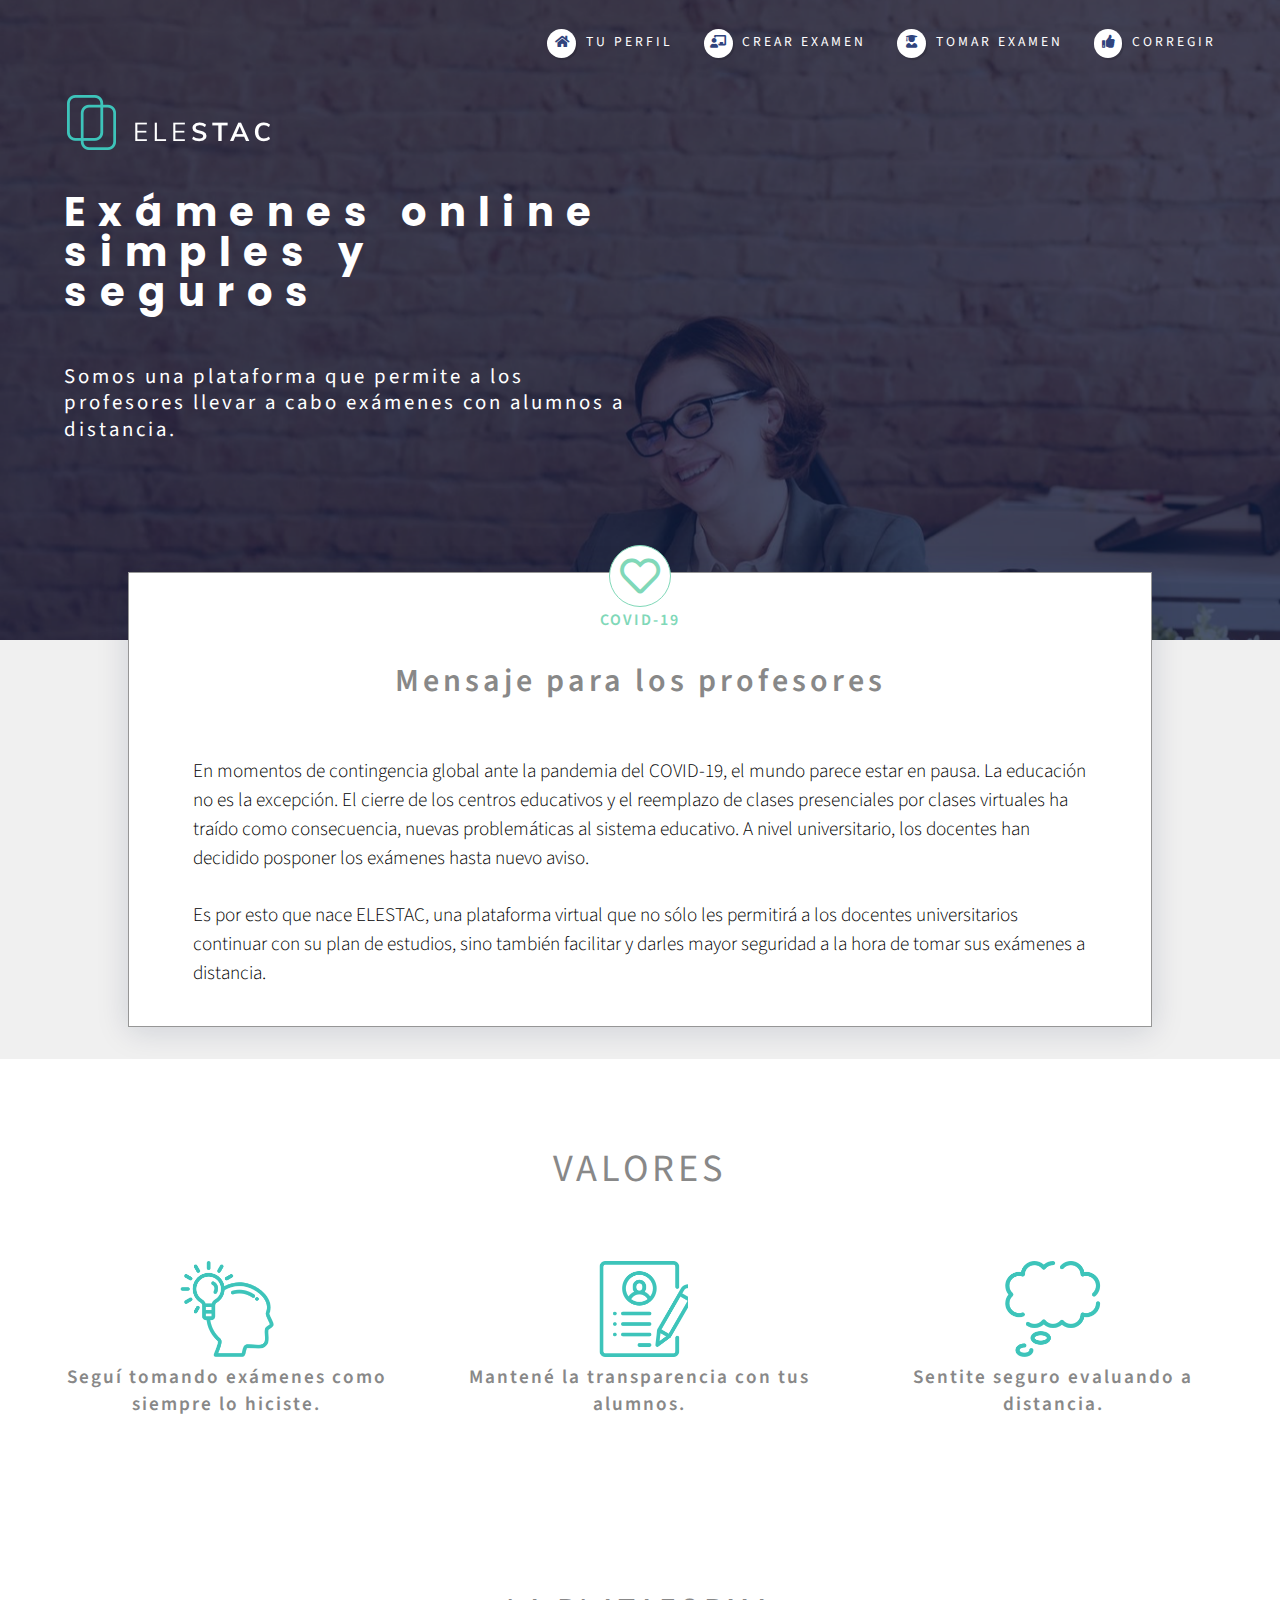
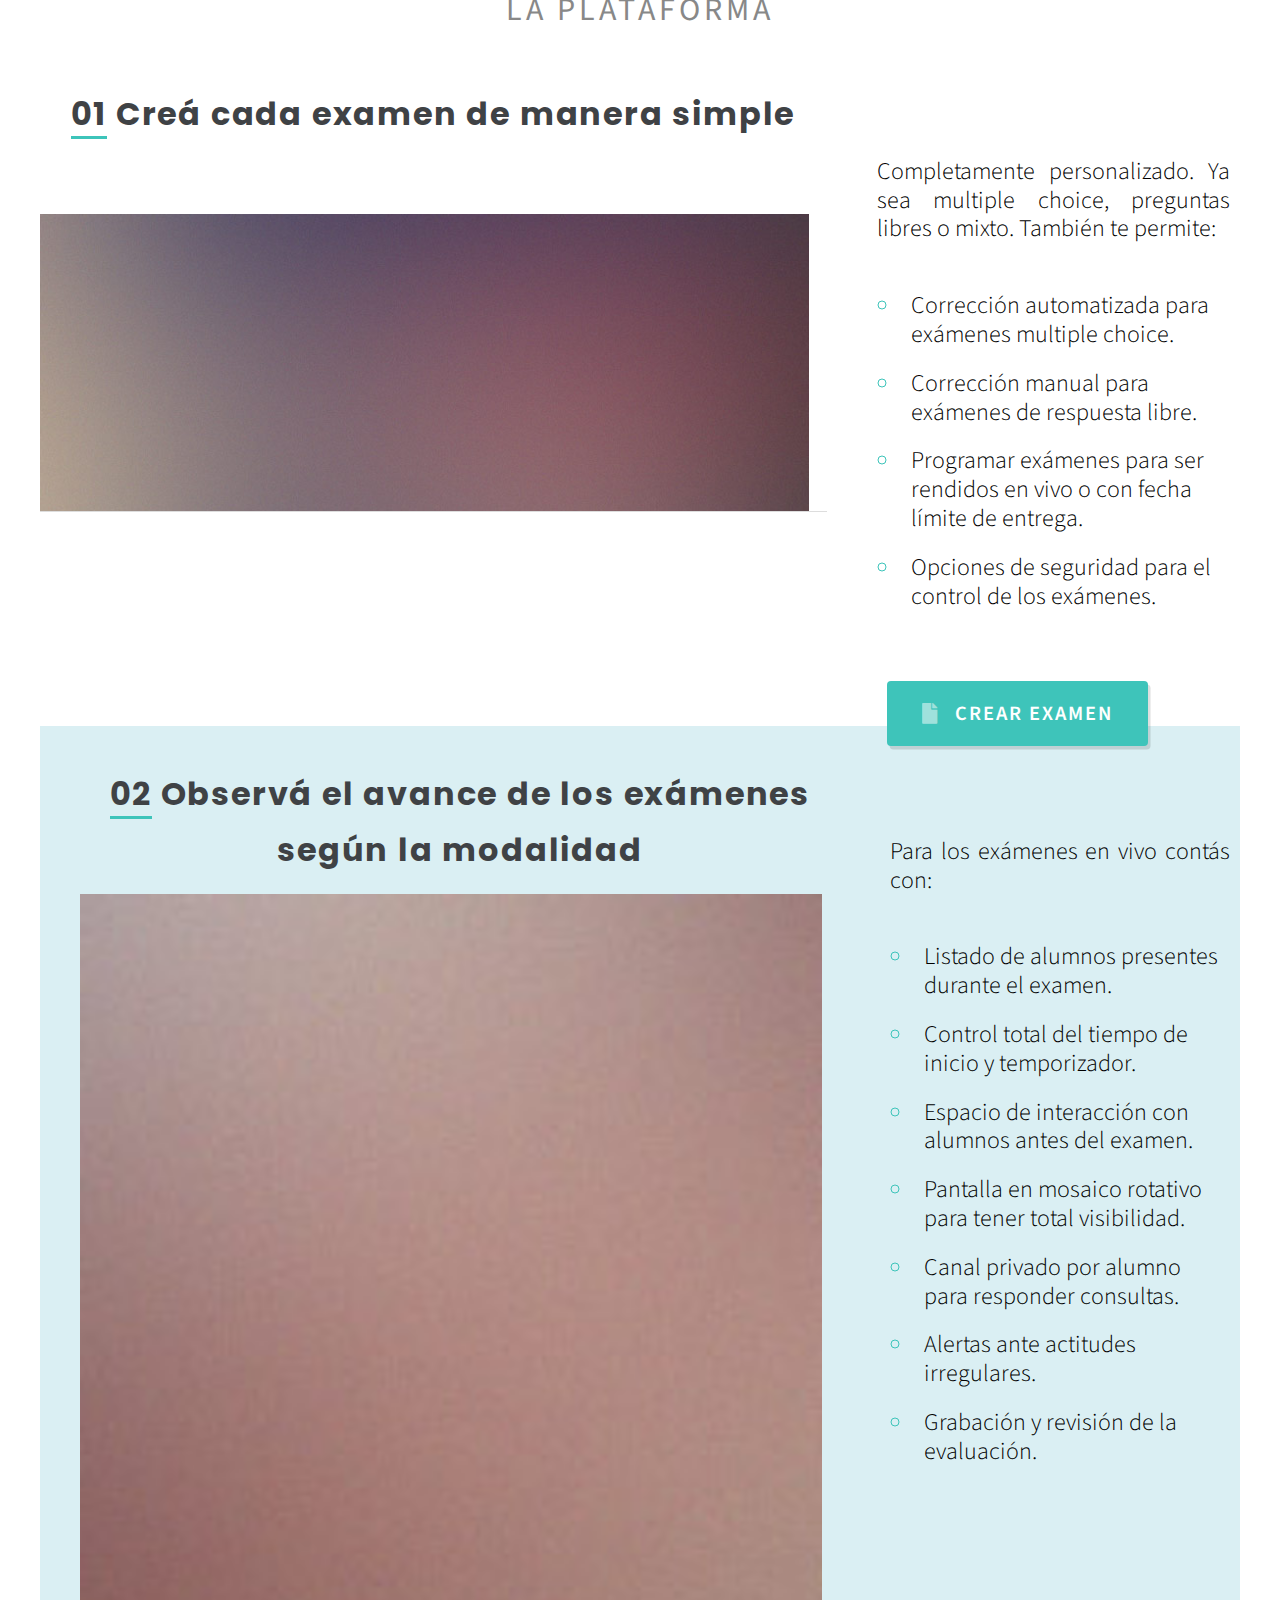
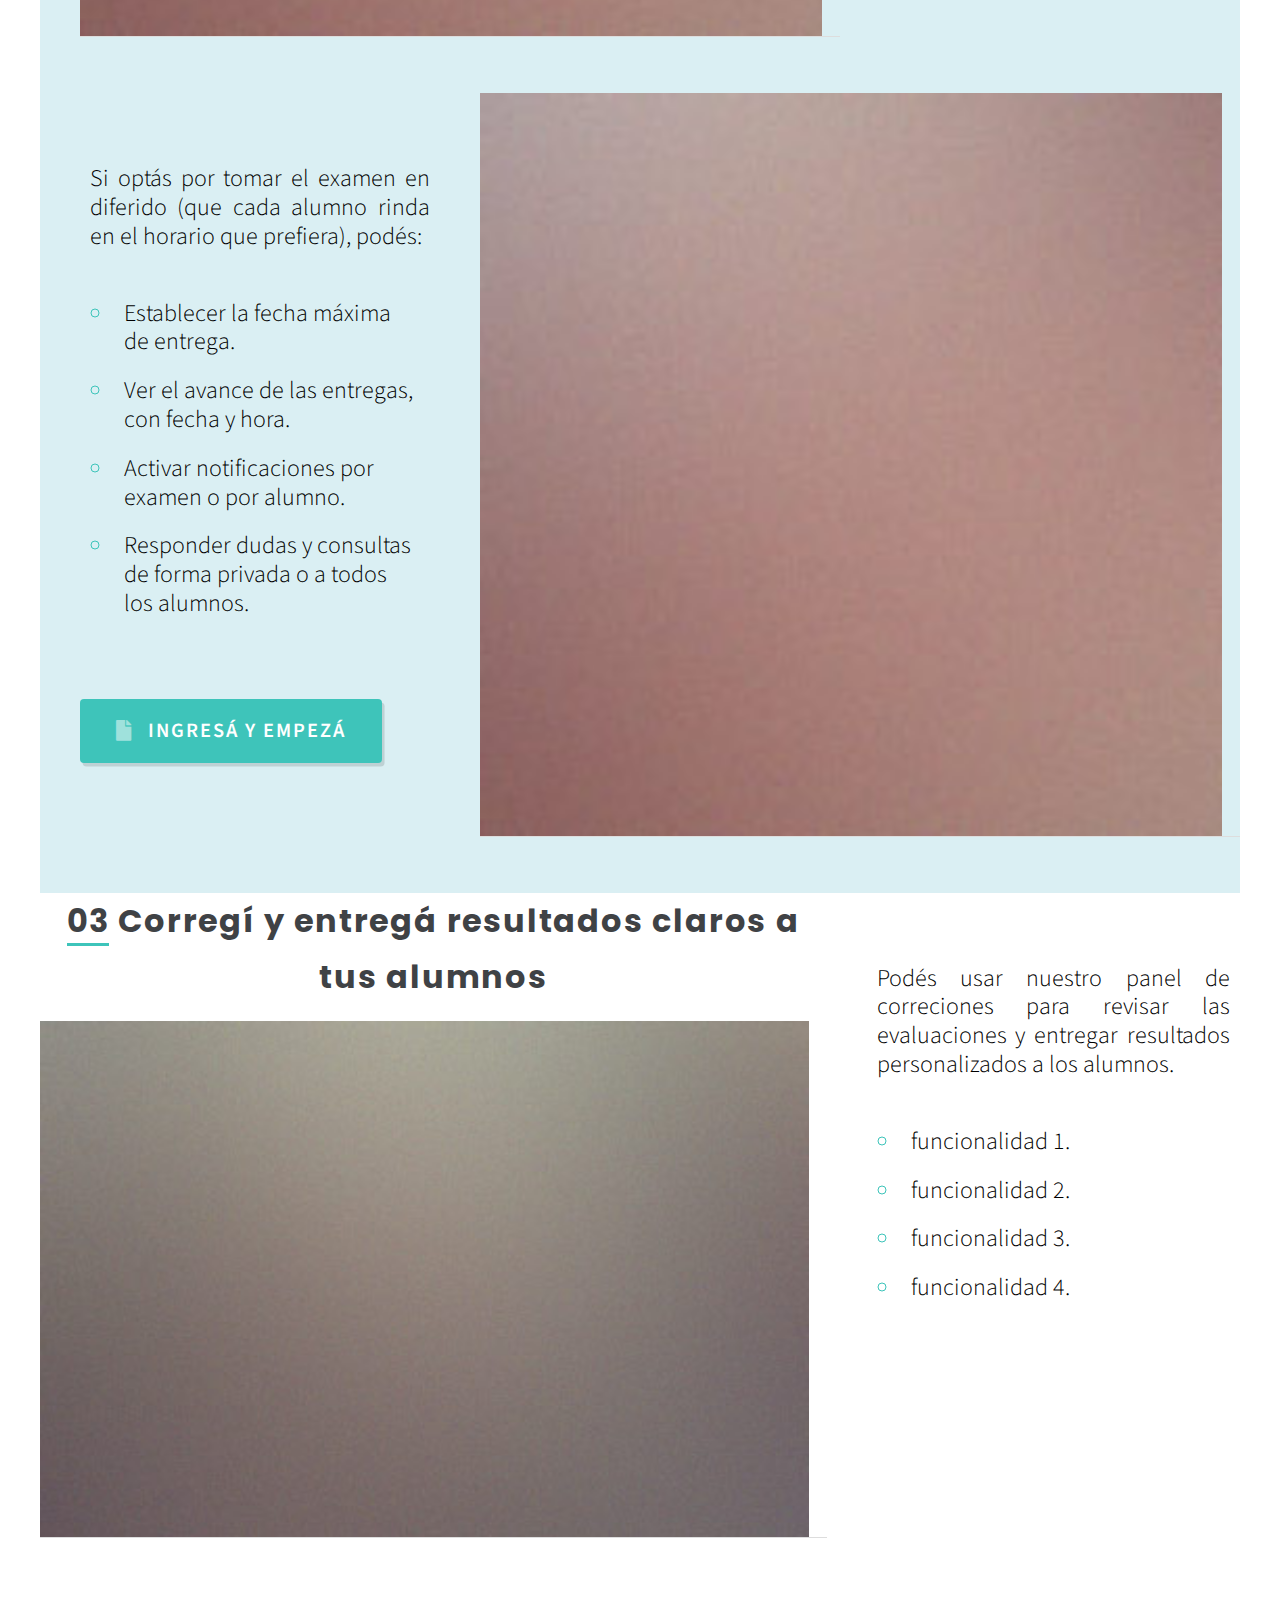
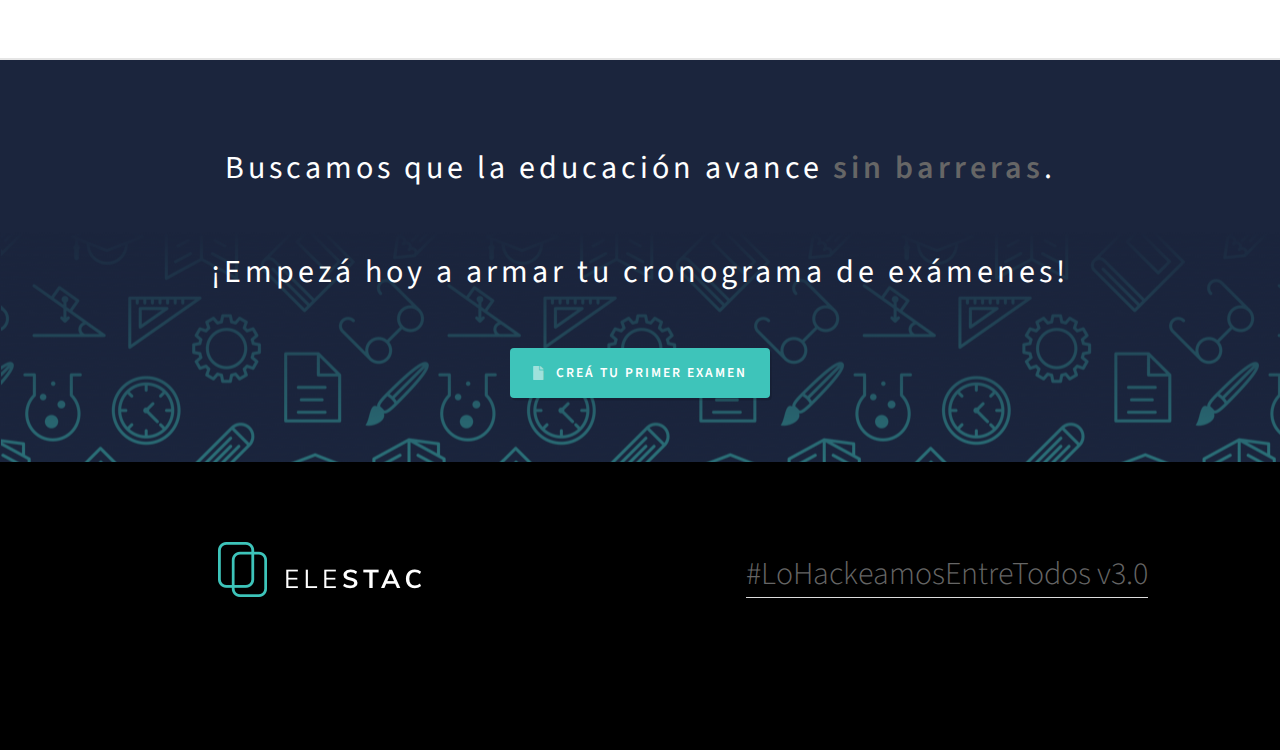
==== commit c486b41e: "Landing v2" ====
--- a/index.html
+++ b/index.html
@@ -10,173 +10,235 @@
 		<meta name="viewport" content="width=device-width, initial-scale=1, user-scalable=no" />
 		<link rel="stylesheet" href="assets/css/main.css" />
 	</head>
-	<body class="is-preload">
-
-		<!-- Nav -->
-			<nav id="nav">
-				<ul class="container">
-					<li><a href="#top"></a></li>
-					<li><a href="#work">Nuevo examen</a></li>
-					<li><a href="#portfolio">Exámenes en proceso</a></li>
-					<li><a href="#contact">Resultados</a></li>
-				</ul>
-			</nav>
-
-		<!-- Home -->
-			<article id="top" class="wrapper style1">
-				<div class="container">
-					<div class="row">
-						<div class="col-4 col-5-large col-12-medium">
-							<span class="image fit"><img src="images/pic00.jpg" alt="" /></span>
-						</div>
-						<div class="col-8 col-7-large col-12-medium">
-							<header>
-								<h1>Exámenes <strong>online</strong></h1>
-							</header>
-							<p>La plataforma de fácil acceso y total transparencia para rendir exámenes en linea.
-							</p>
-							<a href="#work" class="button large scrolly">Comenzar</a>
-						</div>
-					</div>
-				</div>
-			</article>
-
-		<!-- Work -->
-			<article id="work" class="wrapper style2">
-				<div class="container">
-					<header>
-						<h2>Tomá exámenes en 3 simples pasos</h2>
-						<p>Acá explico un poco más la cosa.</p>
-					</header>
-					<div class="row aln-center">
-						<div class="col-4 col-6-medium col-12-small">
-							<section class="box style1">
-								<span class="icon solid featured fa-chalkboard-teacher"></span>
-								<h3>Cargá tu examen e invitá a tus alumnos</h3>
-								<p>Hacé click acá para empezar a cargar los exámenes.</p>
-							</section>
-						</div>
-						<div class="col-4 col-6-medium col-12-small">
-							<section class="box style1">
-								<span class="icon solid featured fa-user-graduate"></span>
-								<h3>Mirá el avance de los exámenes</h3>
-								<p>Ingresá acá para ver los exámenes en vivo o algo más.</p>
-							</section>
-						</div>
-						<div class="col-4 col-6-medium col-12-small">
-							<section class="box style1">
-								<span class="icon featured fa-thumbs-up"></span>
-								<h3>Corregí y entregá los resultados</h3>
-								<p>Acá explico un poco más la cosa.<br/>Ayúdenme con el texto.</p>
-							</section>
-						</div>
-					</div>
-					<footer>
-						<p>Entendemos que estamos en momentos difíciles y queremos ayudar a la comunidad educativa.</p>
-						<a href="#portfolio" class="button large scrolly">Mensaje COVID-19</a>
-					</footer>
-				</div>
-			</article>
-
-		<!-- Portfolio -->
-			<article id="portfolio" class="wrapper style3">
-				<div class="container">
-					<header>
-						<h2>Tomar exámenes a distancia nunca fue tan fácil</h2>
-						<p>Acá que el covid, que la distancia, que todo. <br />
-						Explicamos un poco de toda la cuestión.</p>
-					</header>
-					<div class="row">
-						<div class="col-4 col-6-medium col-12-small">
-							<article class="box style2">
-								<a href="#" class="image featured"><img src="images/pic01.jpg" alt="" /></a>
-								<h3><a href="#">Elegí el tipo de exámen</a></h3>
-								<p>Cargá las preguntas, configurá el tiempo y programá el examen para la fecha acordada con los alumnos.</p>
-							</article>
-						</div>
-						<div class="col-4 col-6-medium col-12-small">
-							<article class="box style2">
-								<a href="#" class="image featured"><img src="images/pic02.jpg" alt="" /></a>
-								<h3><a href="#">Seguí el examen en vivo</a></h3>
-								<p>La plataforma te ayuda a monitorear los exámenes en tiempo real, ¡igual que en el aula, man!</p>
-							</article>
-						</div>
-						<div class="col-4 col-6-medium col-12-small">
-							<article class="box style2">
-								<a href="#" class="image featured"><img src="images/pic03.jpg" alt="" /></a>
-								<h3><a href="#">Corregí tranqui, desde tu casa!</a></h3>
-								<p>Tomate el tiempo y corregí. Cuando estés listo, le mandás los aplazos a los alumnos.</p>
-							</article>
-						</div>
-<!--						<div class="col-4 col-6-medium col-12-small">
-							<article class="box style2">
-								<a href="#" class="image featured"><img src="images/pic04.jpg" alt="" /></a>
-								<h3><a href="#">Tempus dolore</a></h3>
-								<p>Ornare nulla proin odio consequat.</p>
-							</article>
-						</div>
-						<div class="col-4 col-6-medium col-12-small">
-							<article class="box style2">
-								<a href="#" class="image featured"><img src="images/pic05.jpg" alt="" /></a>
-								<h3><a href="#">Feugiat aliquam</a></h3>
-								<p>Ornare nulla proin odio consequat.</p>
-							</article>
-						</div>
-						<div class="col-4 col-6-medium col-12-small">
-							<article class="box style2">
-								<a href="#" class="image featured"><img src="images/pic06.jpg" alt="" /></a>
-								<h3><a href="#">Sed amet ornare</a></h3>
-								<p>Ornare nulla proin odio consequat.</p>
-							</article>
-						</div>
-					-->
-					</div>
-					<footer>
-						<p>¿Querés conocer las medidas de seguridad que tomamos?</p>
-						<a href="#contact" class="button large scrolly">Hacé click acá para saber más</a>
-					</footer>
-				</div>
-			</article>
-
-		<!-- Contact -->
-			<article id="contact" class="wrapper style4">
-				<div class="container medium">
-					<header>
-						<h2>¿Quiénes somo?</h2>
-						<p>Somo losotro.</p>
-					</header>
-					<div class="row">
-						<div class="col-12">
-
-						</div>
-						<div class="col-12">
-							<hr />
-							<h3>Seguinos en...</h3>
-							<ul class="social">
-								<li><a href="#" class="icon brands fa-twitter"><span class="label">Twitter</span></a></li>
-								<li><a href="#" class="icon brands fa-linkedin-in"><span class="label">LinkedIn</span></a></li>
-								<li><a href="#" class="icon brands fa-github"><span class="label">Github</span></a></li>
-								<li><a href="#" class="icon brands fa-instagram"><span class="label">Instagram</span></a></li>
-								<li><a href="#" class="icon brands fa-youtube"><span class="label">YouTube</span></a></li>
-							</ul>
-							<hr />
-						</div>
-					</div>
-					<footer>
-						<ul id="copyright">
-							<li>&copy; Los derechos e izquierdos son GNU.</li>
-						</ul>
-					</footer>
-				</div>
-			</article>
-
+	<body class="homepage is-preload">
+		<div id="page-wrapper">
+
+			<!-- Header -->
+				<section id="header">
+					<div class="container">
+
+						<!-- Logo -->
+							<h1 id="logo"><a>Exámenes online simples y seguros</a></h1>
+							<p id="subtitulo">Somos una plataforma que permite a los profesores llevar a cabo exámenes con alumnos a distancia.</p>
+
+						<!-- Nav -->
+							<nav id="elestac"><img src="images/logo.png" alt="ELESTAC" /></a></nav>
+							<nav id="nav">
+								<ul>
+									<li><a class="icon solid fa-home" href="index.html"><span>Tu perfil</span></a></li>
+									<li><a class="icon solid fa-chalkboard-teacher" href="#"><span>Crear examen</span></a></li>
+									<li><a class="icon solid fa-user-graduate" href="#"><span>Tomar examen</span></a></li>
+									<li><a class="icon solid fa-thumbs-up" href="#"><span>Corregir</span></a></li>
+								</ul>
+							</nav>
+
+					</div>
+					<div class="container">
+						<iframe width="80%" src="https://www.youtube-nocookie.com/embed/uVU37ZY3noU?controls=0&amp;start=156&amp;autoplay=0" frameborder="0" allow="accelerometer; autoplay; encrypted-media; picture-in-picture" allowfullscreen></iframe>
+					</div>
+				</section>
+			<!-- COVID-19 -->
+				<section id="banner">
+					<div class="container">
+						<i class="far fa-heart"></i>
+						<h3>COVID-19</h3>
+						<h2><strong>Mensaje para los profesores</strong></h2>
+						<p>En momentos de contingencia global ante la pandemia del COVID-19, el mundo parece estar en pausa.  La educación no es la excepción. El cierre de los centros educativos y el reemplazo de clases presenciales por clases virtuales ha traído como consecuencia, nuevas problemáticas al sistema educativo. A nivel universitario, los docentes han decidido posponer los exámenes hasta nuevo aviso.<br />
+						<br />
+						Es por esto que nace ELESTAC, una plataforma virtual que no sólo les permitirá a los docentes universitarios continuar con su plan de estudios, sino también facilitar y darles mayor seguridad a la hora de tomar sus exámenes a distancia.<br />
+						</p>
+					</div>
+				</section>
+
+			<!-- Features -->
+				<section id="features">
+					<div class="container">
+						<header>
+							<h2>VALORES</h2>
+						</header>
+						<div class="row aln-center">
+							<div class="col-4 col-6-medium col-12-small">
+									<section>
+										<a href="#" class="image"><img src="images/valor_13x.png" alt="" /></a>
+										<header>
+											<h3>Seguí tomando exámenes como siempre lo hiciste.</h3>
+										</header>
+										<!--<p></p>-->
+									</section>
+							</div>
+							<div class="col-4 col-6-medium col-12-small">
+									<section>
+										<a href="#" class="image"><img src="images/valor_23x.png" alt="" /></a>
+										<header>
+											<h3>Mantené la transparencia con tus alumnos.</h3>
+										</header>
+									</section>
+							</div>
+							<div class="col-4 col-6-medium col-12-small">
+									<section>
+										<a href="#" class="image"><img src="images/valor_33x.png" alt="" /></a>
+										<header>
+											<h3>Sentite seguro evaluando a distancia.</h3>
+										</header>
+									</section>
+							</div>
+						</div>
+					</div>
+				</section>
+			<!-- Main -->
+				<section id="main">
+					<div class="container">
+						<header>
+							<h2>LA PLATAFORMA</h2>
+						</header>
+						<div class="row">
+							<!-- Content -->
+							<div id="content" class="col-8 col-12-medium">
+								<!-- Post -->
+								<article class="box post">
+									<header>
+										<h2><u>01</u> Creá cada examen de manera simple</h2>
+									</header>
+									<a class="image featured zoomImg"><img src="images/pic04.jpg" alt="" /></a>
+								</article>
+							</div>
+							<div id="sidebar" class="col-4 col-12-medium">
+								<section>
+									<ul class="divided">
+										<li>
+											<article class="box highlight">
+												<p>Completamente personalizado. Ya sea multiple choice, preguntas libres o mixto. También te permite: </p>
+												<ul class="lista">
+													<li><span>Corrección automatizada para exámenes multiple choice.</span></li>
+													<li><span>Corrección manual para exámenes de respuesta libre.</span></li>
+													<li><span>Programar exámenes para ser rendidos en vivo o con fecha límite de entrega.</span></li>
+													<li><span>Opciones de seguridad para el control de los exámenes.</span></li>
+												</ul>
+												<ul class="actions">
+													<li><a href="#" class="button icon solid fa-file">Crear examen</a></li>
+												</ul>
+											</article>
+										</li>
+									</ul>
+								</section>
+							</div>
+						</div>
+						<div class="row celeste">
+							<!-- Content -->
+							<div id="content" class="col-8 col-12-medium">
+								<!-- Post -->
+								<article class="box post">
+									<header>
+										<h2><u>02</u> Observá el avance de los exámenes según la modalidad</h2>
+									</header>
+									<a class="image featured zoomImg"><img src="images/pic07.jpg" alt="" /></a>
+								</article>
+							</div>
+							<div id="sidebar" class="col-4 col-12-medium">
+								<section>
+									<ul class="divided">
+										<li>
+											<article class="box highlight">
+												<p>Para los exámenes en vivo contás con:</p>
+												<ul class="lista">
+													<li><span>Listado de alumnos presentes durante el examen.</span></li>
+													<li><span>Control total del tiempo de inicio y temporizador.</span></li>
+													<li><span>Espacio de interacción con alumnos antes del examen.</span></li>
+													<li><span>Pantalla en mosaico rotativo para tener total visibilidad.</span></li>
+													<li><span>Canal privado por alumno para responder consultas.</span></li>
+													<li><span>Alertas ante actitudes irregulares.</span></li>
+													<li><span>Grabación y revisión de la evaluación.</span></li>
+												</ul>
+											</article>
+										</li>
+									</ul>
+								</section>
+							</div>
+						</div>
+						<div class="row celeste">
+							<div id="sidebar" class="col-4 col-12-medium">
+								<section>
+									<ul class="divided">
+										<li>
+											<article class="box highlight">
+												<p>Si optás por tomar el examen en diferido (que cada alumno rinda en el horario que prefiera), podés:</p>
+												<ul class="lista">
+													<li><span>Establecer la fecha máxima de entrega.</span></li>
+													<li><span>Ver el avance de las entregas, con fecha y hora.</span></li>
+													<li><span>Activar notificaciones por examen o por alumno.</span></li>
+													<li><span>Responder dudas y consultas de forma privada o a todos los alumnos.</span></li>
+												</ul>
+											</article>
+										</li>
+									</ul>
+									<ul class="actions">
+										<li><a href="#" class="button icon solid fa-file">Ingresá y empezá</a></li>
+									</ul>
+								</section>
+							</div>
+							<!-- Content -->
+							<div id="content" class="col-8 col-12-medium">
+								<!-- Post -->
+								<article class="box post">
+									<a class="image featured zoomImg"><img src="images/pic07.jpg" alt="" /></a>
+								</article>
+							</div>
+						</div>
+												<div class="row">
+							<!-- Content -->
+							<div id="content" class="col-8 col-12-medium">
+								<!-- Post -->
+								<article class="box post">
+									<header>
+										<h2><u>03</u> Corregí y entregá resultados claros a tus alumnos</h2>
+									</header>
+									<a class="image featured zoomImg"><img src="images/pic03.jpg" alt="" /></a>
+								</article>
+							</div>
+							<div id="sidebar" class="col-4 col-12-medium">
+								<section>
+									<ul class="divided">
+										<li>
+											<article class="box highlight">
+												<p>Podés usar nuestro panel de correciones para revisar las evaluaciones y entregar resultados personalizados a los alumnos.</p>
+												<ul class="lista">
+													<li><span>funcionalidad 1.</span></li>
+													<li><span>funcionalidad 2.</span></li>
+													<li><span>funcionalidad 3.</span></li>
+													<li><span>funcionalidad 4.</span></li>
+												</ul>
+											</article>
+										</li>
+									</ul>
+								</section>
+							</div>
+						</div>
+					</div>
+				</section>
+
+			<!-- Footer -->
+				<section id="footer">
+					<div id="final" class="container">
+						<header>
+							<h2>Buscamos que la educación avance <strong>sin barreras</strong>.</h2>
+							<h2>¡Empezá hoy a armar tu cronograma de exámenes!</h2>
+						</header>
+						<center>
+							<a href="#" class="button icon solid fa-file">Creá tu primer examen</a>
+						</center>
+					</div>
+					<div id="copyright" class="container">
+						<span><img src="images/logo.png" alt="ELESTAC" /></span>
+						<span><a href="http://LoHackeamosEntreTodos.com">#LoHackeamosEntreTodos v3.0</a></span>
+					</div>
+				</section>
+		</div>
 		<!-- Scripts -->
 			<script src="assets/js/jquery.min.js"></script>
-			<script src="assets/js/jquery.scrolly.min.js"></script>
+			<script src="assets/js/jquery.dropotron.min.js"></script>
 			<script src="assets/js/browser.min.js"></script>
 			<script src="assets/js/breakpoints.min.js"></script>
 			<script src="assets/js/util.js"></script>
 			<script src="assets/js/main.js"></script>
-
 	</body>
 </html>--- a/assets/css/main.css
+++ b/assets/css/main.css
@@ -1,8 +1,11 @@
-@import url("https://fonts.googleapis.com/css?family=Open+Sans:300,300italic,600,600italic,700");
 @import url("fontawesome-all.min.css");
+@import url("https://fonts.googleapis.com/css?family=Source+Sans+Pro:300,400,600|Arvo:700");
+@import url('https://fonts.googleapis.com/css2?family=Poppins&display=swap');
+
+
 
 /*
-	Miniport by HTML5 UP
+	Strongly Typed by HTML5 UP
 	html5up.net | @ajlkn
 	Free for personal and commercial use under the CCA 3.0 license (html5up.net/license)
 */
@@ -83,7 +86,7 @@
 	}
 
 	body {
-		padding-top: 3.5em;
+		background: #f0f0f0;
 	}
 
 		body.is-preload *, body.is-preload *:before, body.is-preload *:after {
@@ -98,36 +101,70 @@
 		}
 
 	body, input, textarea, select {
-		font-family: 'Open Sans', sans-serif;
-		line-height: 1.85em;
+		font-family: 'Source Sans Pro';
+		font-weight: 300;
+		color: black;
+		line-height: 1.65em;
+		font-size: 15pt;
+	}
+
+	h1, h2, h3, h4, h5, h6 {
+		font-weight: 600;
 		color: #888;
-		font-weight: 300;
-		font-size: 13pt;
+	}
+
+	h1 a, h2 a, h3 a, h4 a, h5 a, h6 a {
+		color: inherit;
+		text-decoration: none;
+		border: 0;
+	}
+
+	h2 {
+		font-size: 2em;
+		font-weight: 400;
+		letter-spacing: 4px;
+		margin: 0 0 1.5em 0;
+		line-height: 1.75em;
+	}
+
+	h3 {
+		font-size: 1em;
+		letter-spacing: 2px;
+		margin: 0 0 1.25em 0;
 	}
 
 	a {
-		-moz-transition: color .2s ease-in-out;
-		-webkit-transition: color .2s ease-in-out;
-		-ms-transition: color .2s ease-in-out;
-		transition: color .2s ease-in-out;
-		color: #43B3E0;
-		text-decoration: underline;
-	}
-
+		-moz-transition: color 0.25s ease-in-out, border-bottom-color 0.25s ease-in-out;
+		-webkit-transition: color 0.25s ease-in-out, border-bottom-color 0.25s ease-in-out;
+		-ms-transition: color 0.25s ease-in-out, border-bottom-color 0.25s ease-in-out;
+		transition: color 0.25s ease-in-out, border-bottom-color 0.25s ease-in-out;
+		color: #666;
+		text-decoration: none;
+		border-bottom: solid 1px #ddd;
+	}
+
+		a strong {
+			-moz-transition: color 0.25s ease-in-out, border-bottom-color 0.25s ease-in-out;
+			-webkit-transition: color 0.25s ease-in-out, border-bottom-color 0.25s ease-in-out;
+			-ms-transition: color 0.25s ease-in-out, border-bottom-color 0.25s ease-in-out;
+			transition: color 0.25s ease-in-out, border-bottom-color 0.25s ease-in-out;
+		}
+		#logo a:hover{cursor: default;}
 		a:hover {
-			color: #43bff0 !important;
-		}
-
-		a img {
-			border: 0;
-		}
-
-	b, strong {
+			color: #b6cae2;
+			border-bottom-color: rgba(255, 255, 255, 0);
+		}
+
+			a:hover strong {
+				color: #ed786a;
+			}
+
+	strong, b {
 		font-weight: 600;
-		color: #3e3e3e;
-	}
-
-	i, em {
+		color: #666;
+	}
+
+	em, i {
 		font-style: italic;
 	}
 
@@ -143,142 +180,67 @@
 		font-size: 0.8em;
 	}
 
+	hr {
+		border: 0;
+		border-top: solid 1px #ddd;
+	}
+
 	blockquote {
-		border-left: solid 0.75em #eee;
-		padding: 1em 0 1em 1.5em;
+		border-left: solid 0.5em #ddd;
+		padding: 1em 0 1em 2em;
 		font-style: italic;
 	}
 
-	h1, h2, h3, h4, h5, h6 {
-		color: #3e3e3e;
-		margin: 0 0 0.75em 0;
-	}
-
-	h1 a, h2 a, h3 a, h4 a, h5 a, h6 a {
-		text-decoration: none;
-		color: inherit;
-	}
-
-	h2, h3, h4, h5, h6 {
-		font-weight: 700;
-	}
-
-	h1 {
-		font-size: 3.25em;
-		letter-spacing: -0.025em;
-		font-weight: 300;
-	}
-
-		h1 strong {
-			font-weight: 700;
-		}
-
-	h2 {
-		font-size: 2em;
-		letter-spacing: -0.015em;
-	}
-
-	h3 {
-		font-size: 1.5em;
-		letter-spacing: -0.015em;
-	}
-
-	em, i {
-		font-style: italic;
+	p {
+		text-align: justify;
+		margin-bottom: 2em;
+	}
+
+	ul, ol, dl, table, blockquote {
+		margin-bottom: 2em;
 	}
 
 	br.clear {
 		clear: both;
 	}
 
-	hr {
-		border: 0;
-		border-top: solid 1px #444;
-		border-top-color: rgba(0, 0, 0, 0.35);
-		box-shadow: 0px 1px 0px 0px rgba(255, 255, 255, 0.1);
-		height: 1px;
-		margin: 3em 0;
-	}
-
-	p, ul, ol, dl, table {
-		margin-bottom: 2em;
-	}
-
-	header {
-		margin: 0 0 3em 0;
-	}
-
-		header > p {
-			font-size: 1.25em;
-			margin: 0;
-		}
-
-	footer {
-		margin: 3em 0 0 0;
-	}
-
-		footer > p {
-			font-size: 1.25em;
-		}
-
 /* Container */
 
 	.container {
 		margin: 0 auto;
-		max-width: calc(100% - 50px);
-		width: 1200px;
-	}
-
-		.container.medium {
-			width: 900px;
-		}
+		max-width: 100%;
+		width: 70em;
+	}
 
 		@media screen and (max-width: 1680px) {
 
 			.container {
-				width: 1200px;
-			}
-
-				.container.medium {
-					width: 900px;
-				}
+				width: 68em;
+			}
 
 		}
 
 		@media screen and (max-width: 1280px) {
 
 			.container {
-				width: 960px;
-			}
-
-				.container.medium {
-					width: 720px;
-				}
+				width: calc(100% - 80px);
+			}
 
 		}
 
 		@media screen and (max-width: 980px) {
 
 			.container {
-				width: 100%;
-			}
-
-				.container.medium {
-					width: 75%;
-				}
+				width: calc(100% - 100px);
+			}
 
 		}
 
 		@media screen and (max-width: 736px) {
 
 			.container {
-				width: 100%;
-				max-width: calc(100% - 30px);
-			}
-
-				.container.medium {
-					width: 100%;
-				}
+				width: calc(100% - 40px);
+			}
 
 		}
 
@@ -441,88 +403,88 @@
 				}
 
 		.row.gtr-25 {
-			margin-top: -6.25px;
-			margin-left: -6.25px;
-		}
-
-			.row.gtr-25 > * {
-				padding: 6.25px 0 0 6.25px;
-			}
-
-			.row.gtr-25.gtr-uniform {
-				margin-top: -6.25px;
-			}
-
-				.row.gtr-25.gtr-uniform > * {
-					padding-top: 6.25px;
-				}
-
-		.row.gtr-50 {
 			margin-top: -12.5px;
 			margin-left: -12.5px;
 		}
 
-			.row.gtr-50 > * {
+			.row.gtr-25 > * {
 				padding: 12.5px 0 0 12.5px;
 			}
 
-			.row.gtr-50.gtr-uniform {
+			.row.gtr-25.gtr-uniform {
 				margin-top: -12.5px;
 			}
 
-				.row.gtr-50.gtr-uniform > * {
+				.row.gtr-25.gtr-uniform > * {
 					padding-top: 12.5px;
 				}
 
-		.row {
+		.row.gtr-50 {
 			margin-top: -25px;
 			margin-left: -25px;
 		}
 
-			.row > * {
+			.row.gtr-50 > * {
 				padding: 25px 0 0 25px;
 			}
 
-			.row.gtr-uniform {
+			.row.gtr-50.gtr-uniform {
 				margin-top: -25px;
 			}
 
-				.row.gtr-uniform > * {
+				.row.gtr-50.gtr-uniform > * {
 					padding-top: 25px;
 				}
 
-		.row.gtr-150 {
-			margin-top: -37.5px;
-			margin-left: -37.5px;
-		}
-
-			.row.gtr-150 > * {
-				padding: 37.5px 0 0 37.5px;
-			}
-
-			.row.gtr-150.gtr-uniform {
-				margin-top: -37.5px;
-			}
-
-				.row.gtr-150.gtr-uniform > * {
-					padding-top: 37.5px;
-				}
-
-		.row.gtr-200 {
+		.row {
 			margin-top: -50px;
 			margin-left: -50px;
 		}
 
+			.row > * {
+				padding: 50px 0 0 50px;
+			}
+
+			.row.gtr-uniform {
+				margin-top: -50px;
+			}
+
+				.row.gtr-uniform > * {
+					padding-top: 50px;
+				}
+
+		.row.gtr-150 {
+			margin-top: -75px;
+			margin-left: -75px;
+		}
+
+			.row.gtr-150 > * {
+				padding: 75px 0 0 75px;
+			}
+
+			.row.gtr-150.gtr-uniform {
+				margin-top: -75px;
+			}
+
+				.row.gtr-150.gtr-uniform > * {
+					padding-top: 75px;
+				}
+
+		.row.gtr-200 {
+			margin-top: -100px;
+			margin-left: -100px;
+		}
+
 			.row.gtr-200 > * {
-				padding: 50px 0 0 50px;
+				padding: 100px 0 0 100px;
 			}
 
 			.row.gtr-200.gtr-uniform {
-				margin-top: -50px;
+				margin-top: -100px;
 			}
 
 				.row.gtr-200.gtr-uniform > * {
-					padding-top: 50px;
+					padding-top: 100px;
 				}
 
 		@media screen and (max-width: 1680px) {
@@ -684,88 +646,88 @@
 						}
 
 				.row.gtr-25 {
-					margin-top: -6.25px;
-					margin-left: -6.25px;
-				}
-
-					.row.gtr-25 > * {
-						padding: 6.25px 0 0 6.25px;
-					}
-
-					.row.gtr-25.gtr-uniform {
-						margin-top: -6.25px;
-					}
-
-						.row.gtr-25.gtr-uniform > * {
-							padding-top: 6.25px;
-						}
-
-				.row.gtr-50 {
 					margin-top: -12.5px;
 					margin-left: -12.5px;
 				}
 
-					.row.gtr-50 > * {
+					.row.gtr-25 > * {
 						padding: 12.5px 0 0 12.5px;
 					}
 
-					.row.gtr-50.gtr-uniform {
+					.row.gtr-25.gtr-uniform {
 						margin-top: -12.5px;
 					}
 
-						.row.gtr-50.gtr-uniform > * {
+						.row.gtr-25.gtr-uniform > * {
 							padding-top: 12.5px;
 						}
 
-				.row {
+				.row.gtr-50 {
 					margin-top: -25px;
 					margin-left: -25px;
 				}
 
-					.row > * {
+					.row.gtr-50 > * {
 						padding: 25px 0 0 25px;
 					}
 
-					.row.gtr-uniform {
+					.row.gtr-50.gtr-uniform {
 						margin-top: -25px;
 					}
 
-						.row.gtr-uniform > * {
+						.row.gtr-50.gtr-uniform > * {
 							padding-top: 25px;
 						}
 
-				.row.gtr-150 {
-					margin-top: -37.5px;
-					margin-left: -37.5px;
-				}
-
-					.row.gtr-150 > * {
-						padding: 37.5px 0 0 37.5px;
-					}
-
-					.row.gtr-150.gtr-uniform {
-						margin-top: -37.5px;
-					}
-
-						.row.gtr-150.gtr-uniform > * {
-							padding-top: 37.5px;
-						}
-
-				.row.gtr-200 {
+				.row {
 					margin-top: -50px;
 					margin-left: -50px;
 				}
 
+					.row > * {
+						padding: 50px 0 0 50px;
+					}
+
+					.row.gtr-uniform {
+						margin-top: -50px;
+					}
+
+						.row.gtr-uniform > * {
+							padding-top: 50px;
+						}
+
+				.row.gtr-150 {
+					margin-top: -75px;
+					margin-left: -75px;
+				}
+
+					.row.gtr-150 > * {
+						padding: 75px 0 0 75px;
+					}
+
+					.row.gtr-150.gtr-uniform {
+						margin-top: -75px;
+					}
+
+						.row.gtr-150.gtr-uniform > * {
+							padding-top: 75px;
+						}
+
+				.row.gtr-200 {
+					margin-top: -100px;
+					margin-left: -100px;
+				}
+
 					.row.gtr-200 > * {
-						padding: 50px 0 0 50px;
+						padding: 100px 0 0 100px;
 					}
 
 					.row.gtr-200.gtr-uniform {
-						margin-top: -50px;
+						margin-top: -100px;
 					}
 
 						.row.gtr-200.gtr-uniform > * {
-							padding-top: 50px;
+							padding-top: 100px;
 						}
 
 		}
@@ -929,88 +891,88 @@
 						}
 
 				.row.gtr-25 {
-					margin-top: -6.25px;
-					margin-left: -6.25px;
+					margin-top: -10px;
+					margin-left: -10px;
 				}
 
 					.row.gtr-25 > * {
-						padding: 6.25px 0 0 6.25px;
+						padding: 10px 0 0 10px;
 					}
 
 					.row.gtr-25.gtr-uniform {
-						margin-top: -6.25px;
+						margin-top: -10px;
 					}
 
 						.row.gtr-25.gtr-uniform > * {
-							padding-top: 6.25px;
+							padding-top: 10px;
 						}
 
 				.row.gtr-50 {
-					margin-top: -12.5px;
-					margin-left: -12.5px;
+					margin-top: -20px;
+					margin-left: -20px;
 				}
 
 					.row.gtr-50 > * {
-						padding: 12.5px 0 0 12.5px;
+						padding: 20px 0 0 20px;
 					}
 
 					.row.gtr-50.gtr-uniform {
-						margin-top: -12.5px;
+						margin-top: -20px;
 					}
 
 						.row.gtr-50.gtr-uniform > * {
-							padding-top: 12.5px;
+							padding-top: 20px;
 						}
 
 				.row {
-					margin-top: -25px;
-					margin-left: -25px;
+					margin-top: -40px;
+					margin-left: -40px;
 				}
 
 					.row > * {
-						padding: 25px 0 0 25px;
+						padding: 40px 0 0 40px;
 					}
 
 					.row.gtr-uniform {
-						margin-top: -25px;
+						margin-top: -40px;
 					}
 
 						.row.gtr-uniform > * {
-							padding-top: 25px;
+							padding-top: 40px;
 						}
 
 				.row.gtr-150 {
-					margin-top: -37.5px;
-					margin-left: -37.5px;
+					margin-top: -60px;
+					margin-left: -60px;
 				}
 
 					.row.gtr-150 > * {
-						padding: 37.5px 0 0 37.5px;
+						padding: 60px 0 0 60px;
 					}
 
 					.row.gtr-150.gtr-uniform {
-						margin-top: -37.5px;
+						margin-top: -60px;
 					}
 
 						.row.gtr-150.gtr-uniform > * {
-							padding-top: 37.5px;
+							padding-top: 60px;
 						}
 
 				.row.gtr-200 {
-					margin-top: -50px;
-					margin-left: -50px;
+					margin-top: -80px;
+					margin-left: -80px;
 				}
 
 					.row.gtr-200 > * {
-						padding: 50px 0 0 50px;
+						padding: 80px 0 0 80px;
 					}
 
 					.row.gtr-200.gtr-uniform {
-						margin-top: -50px;
+						margin-top: -80px;
 					}
 
 						.row.gtr-200.gtr-uniform > * {
-							padding-top: 50px;
+							padding-top: 80px;
 						}
 
 		}
@@ -1174,88 +1136,88 @@
 						}
 
 				.row.gtr-25 {
-					margin-top: -6.25px;
-					margin-left: -6.25px;
-				}
-
-					.row.gtr-25 > * {
-						padding: 6.25px 0 0 6.25px;
-					}
-
-					.row.gtr-25.gtr-uniform {
-						margin-top: -6.25px;
-					}
-
-						.row.gtr-25.gtr-uniform > * {
-							padding-top: 6.25px;
-						}
-
-				.row.gtr-50 {
 					margin-top: -12.5px;
 					margin-left: -12.5px;
 				}
 
-					.row.gtr-50 > * {
+					.row.gtr-25 > * {
 						padding: 12.5px 0 0 12.5px;
 					}
 
-					.row.gtr-50.gtr-uniform {
+					.row.gtr-25.gtr-uniform {
 						margin-top: -12.5px;
 					}
 
-						.row.gtr-50.gtr-uniform > * {
+						.row.gtr-25.gtr-uniform > * {
 							padding-top: 12.5px;
 						}
 
-				.row {
+				.row.gtr-50 {
 					margin-top: -25px;
 					margin-left: -25px;
 				}
 
-					.row > * {
+					.row.gtr-50 > * {
 						padding: 25px 0 0 25px;
 					}
 
-					.row.gtr-uniform {
+					.row.gtr-50.gtr-uniform {
 						margin-top: -25px;
 					}
 
-						.row.gtr-uniform > * {
+						.row.gtr-50.gtr-uniform > * {
 							padding-top: 25px;
 						}
 
-				.row.gtr-150 {
-					margin-top: -37.5px;
-					margin-left: -37.5px;
-				}
-
-					.row.gtr-150 > * {
-						padding: 37.5px 0 0 37.5px;
-					}
-
-					.row.gtr-150.gtr-uniform {
-						margin-top: -37.5px;
-					}
-
-						.row.gtr-150.gtr-uniform > * {
-							padding-top: 37.5px;
-						}
-
-				.row.gtr-200 {
+				.row {
 					margin-top: -50px;
 					margin-left: -50px;
 				}
 
+					.row > * {
+						padding: 50px 0 0 50px;
+					}
+
+					.row.gtr-uniform {
+						margin-top: -50px;
+					}
+
+						.row.gtr-uniform > * {
+							padding-top: 50px;
+						}
+
+				.row.gtr-150 {
+					margin-top: -75px;
+					margin-left: -75px;
+				}
+
+					.row.gtr-150 > * {
+						padding: 75px 0 0 75px;
+					}
+
+					.row.gtr-150.gtr-uniform {
+						margin-top: -75px;
+					}
+
+						.row.gtr-150.gtr-uniform > * {
+							padding-top: 75px;
+						}
+
+				.row.gtr-200 {
+					margin-top: -100px;
+					margin-left: -100px;
+				}
+
 					.row.gtr-200 > * {
-						padding: 50px 0 0 50px;
+						padding: 100px 0 0 100px;
 					}
 
 					.row.gtr-200.gtr-uniform {
-						margin-top: -50px;
+						margin-top: -100px;
 					}
 
 						.row.gtr-200.gtr-uniform > * {
-							padding-top: 50px;
+							padding-top: 100px;
 						}
 
 		}
@@ -1419,195 +1381,93 @@
 						}
 
 				.row.gtr-25 {
-					margin-top: -3.75px;
-					margin-left: -3.75px;
-				}
-
-					.row.gtr-25 > * {
-						padding: 3.75px 0 0 3.75px;
-					}
-
-					.row.gtr-25.gtr-uniform {
-						margin-top: -3.75px;
-					}
-
-						.row.gtr-25.gtr-uniform > * {
-							padding-top: 3.75px;
-						}
-
-				.row.gtr-50 {
 					margin-top: -7.5px;
 					margin-left: -7.5px;
 				}
 
-					.row.gtr-50 > * {
+					.row.gtr-25 > * {
 						padding: 7.5px 0 0 7.5px;
 					}
 
-					.row.gtr-50.gtr-uniform {
+					.row.gtr-25.gtr-uniform {
 						margin-top: -7.5px;
 					}
 
-						.row.gtr-50.gtr-uniform > * {
+						.row.gtr-25.gtr-uniform > * {
 							padding-top: 7.5px;
 						}
 
-				.row {
+				.row.gtr-50 {
 					margin-top: -15px;
 					margin-left: -15px;
 				}
 
-					.row > * {
+					.row.gtr-50 > * {
 						padding: 15px 0 0 15px;
 					}
 
-					.row.gtr-uniform {
+					.row.gtr-50.gtr-uniform {
 						margin-top: -15px;
 					}
 
-						.row.gtr-uniform > * {
+						.row.gtr-50.gtr-uniform > * {
 							padding-top: 15px;
 						}
 
-				.row.gtr-150 {
-					margin-top: -22.5px;
-					margin-left: -22.5px;
-				}
-
-					.row.gtr-150 > * {
-						padding: 22.5px 0 0 22.5px;
-					}
-
-					.row.gtr-150.gtr-uniform {
-						margin-top: -22.5px;
-					}
-
-						.row.gtr-150.gtr-uniform > * {
-							padding-top: 22.5px;
-						}
-
-				.row.gtr-200 {
+				.row {
 					margin-top: -30px;
 					margin-left: -30px;
 				}
 
-					.row.gtr-200 > * {
+					.row > * {
 						padding: 30px 0 0 30px;
 					}
 
-					.row.gtr-200.gtr-uniform {
+					.row.gtr-uniform {
 						margin-top: -30px;
 					}
 
-						.row.gtr-200.gtr-uniform > * {
+						.row.gtr-uniform > * {
 							padding-top: 30px;
 						}
 
-		}
-
-/* Form */
-
-	form label {
-		color: #3e3e3e;
-		font-weight: 700;
-		display: block;
-		margin: 0 0 0.5em 0;
-	}
-
-	form input[type=text],
-	form input[type=email],
-	form input[type=password],
-	form select,
-	form textarea {
-		-moz-transition: background .2s ease-in-out, box-shadow .2s ease-in-out;
-		-webkit-transition: background .2s ease-in-out, box-shadow .2s ease-in-out;
-		-ms-transition: background .2s ease-in-out, box-shadow .2s ease-in-out;
-		transition: background .2s ease-in-out, box-shadow .2s ease-in-out;
-		-webkit-appearance: none;
-		display: block;
-		border: 0;
-		padding: 0.75em;
-		font-size: 1em;
-		border-radius: 8px;
-		border: solid 1px #ddd;
-		background: #fff;
-		color: #bbb;
-		box-shadow: inset 0px 2px 3px 1px rgba(0, 0, 0, 0.05), 0px 1px 0px 0px rgba(255, 255, 255, 0.025);
-		width: 100%;
-	}
-
-		form input[type=text]:focus,
-		form input[type=email]:focus,
-		form input[type=password]:focus,
-		form select:focus,
-		form textarea:focus {
-			background: #fafafa;
-			box-shadow: inset 0px 2px 5px 0px rgba(0, 0, 0, 0.05), 0px 1px 0px 0px rgba(255, 255, 255, 0.025), inset 0px 0px 2px 1px #43bff0;
-		}
-
-	form textarea {
-		height: 15em;
-	}
-
-	form .actions:last-child {
-		margin-bottom: 0;
-	}
-
-	form ::-webkit-input-placeholder {
-		color: #555 !important;
-	}
-
-	form :-moz-placeholder {
-		color: #555 !important;
-	}
-
-	form ::-moz-placeholder {
-		color: #555 !important;
-	}
-
-	form :-ms-input-placeholder {
-		color: #555 !important;
-	}
-
-	form ::-moz-focus-inner {
-		border: 0;
-	}
-
-/* Tables */
-
-	table {
-		width: 100%;
-	}
-
-		table.default {
-			width: 100%;
-		}
-
-			table.default tr {
-				border-top: solid 1px #eee;
-			}
-
-				table.default tr:first-child {
-					border-top: 0;
-				}
-
-			table.default td {
-				padding: 0.5em 1em 0.5em 1em;
-			}
-
-			table.default th {
-				text-align: left;
-				padding: 0.5em 1em 0.5em 1em;
-				font-weight: 600;
-				margin: 0 0 1em 0;
-			}
-
-			table.default thead {
-				background: #4f4f4f;
-				color: #fff;
-			}
-
-/* Section/Article */
+				.row.gtr-150 {
+					margin-top: -45px;
+					margin-left: -45px;
+				}
+
+					.row.gtr-150 > * {
+						padding: 45px 0 0 45px;
+					}
+
+					.row.gtr-150.gtr-uniform {
+						margin-top: -45px;
+					}
+
+						.row.gtr-150.gtr-uniform > * {
+							padding-top: 45px;
+						}
+
+				.row.gtr-200 {
+					margin-top: -60px;
+					margin-left: -60px;
+				}
+
+					.row.gtr-200 > * {
+						padding: 60px 0 0 60px;
+					}
+
+					.row.gtr-200.gtr-uniform {
+						margin-top: -60px;
+					}
+
+						.row.gtr-200.gtr-uniform > * {
+							padding-top: 60px;
+						}
+
+		}
+
+/* Sections/Article */
 
 	section, article {
 		margin-bottom: 3em;
@@ -1623,9 +1483,17 @@
 /* Image */
 
 	.image {
+		-moz-transition: opacity 0.25s ease-in-out;
+		-webkit-transition: opacity 0.25s ease-in-out;
+		-ms-transition: opacity 0.25s ease-in-out;
+		transition: opacity 0.25s ease-in-out;
 		display: inline-block;
-		position: relative;
-	}
+		/*border: solid 6px #ebebeb !important;*/
+	}
+
+		.image:hover {
+			opacity: 0.9;
+		}
 
 		.image img {
 			display: block;
@@ -1640,12 +1508,14 @@
 		.image.featured {
 			display: block;
 			width: 100%;
-			margin: 0 0 2em 0;
+			margin: 0 0 3.5em 0;
 		}
 
 		.image.left {
 			float: left;
-			margin: 0 2em 2em 0;
+			margin: 0 1.5em 1.5em 0;
+			position: relative;
+			top: 0.5em;
 		}
 
 		.image.centered {
@@ -1657,6 +1527,234 @@
 				margin: 0 auto;
 				width: auto;
 			}
+
+/* List */
+
+	ul {
+		list-style: disc;
+		padding-left: 1em;
+	}
+
+		ul li {
+			padding-left: 0.5em;
+			margin: 0.75em 0 0.75em 0;
+		}
+
+			ul li:first-child {
+				margin-top: 0;
+			}
+
+	ol {
+		list-style: decimal;
+		padding-left: 1em;
+	}
+
+		ol li {
+			padding-left: 0.5em;
+			margin: 0.75em 0 0.75em 0;
+		}
+
+			ol li:first-child {
+				margin-top: 0;
+			}
+
+/* Links */
+
+	ul.links {
+		list-style: none;
+		padding-left: 0;
+	}
+
+		ul.links li {
+			display: inline;
+			border-left: solid 1px #d0d0d0;
+			padding-left: 1em;
+			margin: 0 0 0 1em;
+		}
+
+			ul.links li:first-child {
+				margin-left: 0;
+				padding-left: 0;
+				border-left: 0;
+			}
+
+/* Actions */
+
+	ul.actions {
+		margin-top: 2.5em;
+		clear: both;
+		list-style: none;
+		padding-left: 0;
+	}
+
+		ul.actions li {
+			padding-left: 0;
+			display: inline-block;
+			margin: 0 0 0 1em;
+		}
+
+			ul.actions li:first-child {
+				margin-left: 0;
+			}
+
+/* Divided */
+
+	ul.divided {
+		list-style: none;
+		padding-left: 0;
+	}
+
+		ul.divided li {
+			padding-left: 0;
+			margin: 0;
+			padding: 10px;
+		}
+
+			ul.divided li:first-child {
+				border-top: 0;
+				margin-top: 0;
+				padding-top: 0;
+			}
+
+/* Icons */
+
+	ul.icons {
+		list-style: none;
+		padding-left: 0;
+	}
+
+		ul.icons > li {
+			position: relative;
+			padding: 2em 0 0 3em;
+			margin: 0;
+		}
+
+			ul.icons > li:before {
+				position: absolute;
+				left: 0;
+				top: 2.6em;
+				display: block;
+				font-size: 0.8em;
+				background: #878787;
+				color: #e4e4e4;
+				width: 2em;
+				height: 2em;
+				border-radius: 2em;
+				line-height: 2em;
+				text-align: center;
+				box-shadow: 0.125em 0.175em 0 0 rgba(0, 0, 0, 0.125);
+			}
+
+			ul.icons > li:first-child {
+				padding-top: 0;
+			}
+
+				ul.icons > li:first-child:before {
+					top: 0;
+				}
+
+/* Form */
+
+	form label {
+		font-weight: 600;
+		text-transform: uppercase;
+		color: #888;
+		display: block;
+		margin: 0 0 1em 0;
+	}
+
+	form input[type="text"],
+	form input[type="email"],
+	form input[type="password"],
+	form select,
+	form textarea {
+		-moz-transition: background-color 0.25s ease-in-out;
+		-webkit-transition: background-color 0.25s ease-in-out;
+		-ms-transition: background-color 0.25s ease-in-out;
+		transition: background-color 0.25s ease-in-out;
+		-webkit-appearance: none;
+		display: block;
+		border: 0;
+		background: #e8e8e8;
+		width: 100%;
+		box-shadow: inset 2px 2px 0px 0px rgba(0, 0, 0, 0.1);
+		border-radius: 4px;
+		line-height: 1.25em;
+		padding: 0.75em 1em 0.75em 1em;
+	}
+
+		form input[type="text"]:focus,
+		form input[type="email"]:focus,
+		form input[type="password"]:focus,
+		form select:focus,
+		form textarea:focus {
+			background: #f0f0f0;
+		}
+
+	form textarea {
+		min-height: 11em;
+	}
+
+	form ::-webkit-input-placeholder {
+		color: #555 !important;
+		line-height: 1.35em;
+	}
+
+	form :-moz-placeholder {
+		color: #555 !important;
+	}
+
+	form ::-moz-placeholder {
+		color: #555 !important;
+	}
+
+	form :-ms-input-placeholder {
+		color: #555 !important;
+	}
+
+	form ::-moz-focus-inner {
+		border: 0;
+	}
+
+/* Table */
+
+	table {
+		width: 100%;
+	}
+
+		table tbody tr {
+			border-top: solid 1px #E5E5E5;
+		}
+
+			table tbody tr:first-child {
+				border-top: 0;
+			}
+
+		table td {
+			padding: 0.75em 1em 0.75em 1em;
+		}
+
+		table th {
+			text-align: left;
+			font-weight: bold;
+			padding: 0.75em 1em 0.75em 1em;
+		}
+
+		table thead {
+			background: #878787;
+			color: #fff;
+			font-weight: 400;
+			text-transform: uppercase;
+			border: 0;
+			box-shadow: 0.125em 0.175em 0 0 rgba(0, 0, 0, 0.125);
+			font-size: 0.85em;
+			letter-spacing: 2px;
+		}
+
+		table tfoot {
+			background: #F0F0F0;
+			border-top: solid 2px #E5E5E5;
+		}
 
 /* Button */
 
@@ -1665,40 +1763,45 @@
 	input[type="reset"],
 	button,
 	.button {
-		background-image: url("images/bg.png"), -moz-linear-gradient(top, rgba(0, 0, 0, 0), rgba(0, 0, 0, 0.2));
-		background-image: url("images/bg.png"), -webkit-linear-gradient(top, rgba(0, 0, 0, 0), rgba(0, 0, 0, 0.2));
-		background-image: url("images/bg.png"), -ms-linear-gradient(top, rgba(0, 0, 0, 0), rgba(0, 0, 0, 0.2));
-		background-image: url("images/bg.png"), linear-gradient(top, rgba(0, 0, 0, 0), rgba(0, 0, 0, 0.2));
-		-moz-transition: background-color .2s ease-in-out;
-		-webkit-transition: background-color .2s ease-in-out;
-		-ms-transition: background-color .2s ease-in-out;
-		transition: background-color .2s ease-in-out;
+		-moz-transition: all 0.25s ease-in-out;
+		-webkit-transition: all 0.25s ease-in-out;
+		-ms-transition: all 0.25s ease-in-out;
+		transition: all 0.25s ease-in-out;
 		-webkit-appearance: none;
 		position: relative;
 		display: inline-block;
+		background: #3ec4ba;
 		color: #fff !important;
-		text-decoration: none;
-		font-weight: 700;
+		text-transform: uppercase;
+		border-radius: 4px;
 		border: 0;
 		outline: 0;
-		cursor: pointer;
-		border-radius: 8px;
-		text-shadow: -1px -1px 0.5px rgba(0, 0, 0, 0.5);
-		overflow: hidden;
-		box-shadow: inset 0px 0px 0px 1px rgba(0, 0, 0, 0.5), inset 0px 2px 1px 0px rgba(255, 255, 255, 0.75);
-		background-color: #43B3E0;
-		padding: 1em 2.35em 1em 2.35em;
-		font-size: 1.1em;
-		max-width: 24em;
-	}
+		font-size: 1em;
+		box-shadow: 0.125em 0.175em 0 0 rgba(0, 0, 0, 0.125);
+		font-weight: 600;
+		text-align: center;
+		font-size: 0.85em;
+		letter-spacing: 2px;
+		padding: 0.85em 1.75em 0.85em 1.75em;
+	}
+
+		input[type="button"].icon:before,
+		input[type="submit"].icon:before,
+		input[type="reset"].icon:before,
+		button.icon:before,
+		.button.icon:before {
+			position: relative;
+			padding-right: 0.75em;
+			opacity: 0.5;
+			top: 0.05em;
+		}
 
 		input[type="button"]:hover,
 		input[type="submit"]:hover,
 		input[type="reset"]:hover,
 		button:hover,
 		.button:hover {
-			background-color: #43bff0;
-			color: #fff !important;
+			background: #fd887a;
 		}
 
 		input[type="button"]:active,
@@ -1706,17 +1809,7 @@
 		input[type="reset"]:active,
 		button:active,
 		.button:active {
-			background-color: #3BA8D3;
-			top: 1px;
-		}
-
-		input[type="button"].large,
-		input[type="submit"].large,
-		input[type="reset"].large,
-		button.large,
-		.button.large {
-			font-size: 1.5em;
-			letter-spacing: -0.025em;
+			background: #ed786a;
 		}
 
 		input[type="button"].alt,
@@ -1724,8 +1817,7 @@
 		input[type="reset"].alt,
 		button.alt,
 		.button.alt {
-			background-color: #444;
-			box-shadow: inset 0px 0px 0px 1px #242424, inset 0px 2px 1px 0px rgba(255, 255, 255, 0.2);
+			background: #878787;
 		}
 
 			input[type="button"].alt:hover,
@@ -1733,8 +1825,7 @@
 			input[type="reset"].alt:hover,
 			button.alt:hover,
 			.button.alt:hover {
-				background-color: #4f4f4f;
-				color: #fff !important;
+				background: #979797;
 			}
 
 			input[type="button"].alt:active,
@@ -1742,205 +1833,54 @@
 			input[type="reset"].alt:active,
 			button.alt:active,
 			.button.alt:active {
-				background-color: #3f3f3f;
-			}
-
-/* List */
-
-	ul {
-		list-style: disc;
-		padding-left: 1em;
-	}
-
-		ul li {
-			padding-left: 0.5em;
-		}
-
-	ol {
-		list-style: decimal;
-		padding-left: 1.25em;
-	}
-
-		ol li {
-			padding-left: 0.25em;
-		}
-
-/* Social */
-
-	ul.social {
-		cursor: default;
-		margin: 0;
-		list-style: none;
-		padding-left: 0;
-	}
-
-		ul.social li {
-			position: relative;
-			display: inline-block;
-			margin: 0.25em;
-			top: 0;
-			padding-left: 0;
-		}
-
-			ul.social li a {
-				-moz-transition: top .2s ease-in-out;
-				-webkit-transition: top .2s ease-in-out;
-				-ms-transition: top .2s ease-in-out;
-				transition: top .2s ease-in-out;
-				display: block;
-				width: 48px;
-				height: 48px;
-				border-radius: 6px;
-				top: 0;
-				position: relative;
-			}
-
-				ul.social li a:before {
-					background-image: url("images/bg.png"), -moz-linear-gradient(top, rgba(0, 0, 0, 0), rgba(0, 0, 0, 0.2));
-					background-image: url("images/bg.png"), -webkit-linear-gradient(top, rgba(0, 0, 0, 0), rgba(0, 0, 0, 0.2));
-					background-image: url("images/bg.png"), -ms-linear-gradient(top, rgba(0, 0, 0, 0), rgba(0, 0, 0, 0.2));
-					background-image: url("images/bg.png"), linear-gradient(top, rgba(0, 0, 0, 0), rgba(0, 0, 0, 0.2));
-					-moz-transition: background-color .2s ease-in-out;
-					-webkit-transition: background-color .2s ease-in-out;
-					-ms-transition: background-color .2s ease-in-out;
-					transition: background-color .2s ease-in-out;
-					background-color: #444;
-					border-radius: 6px;
-					box-shadow: inset 0px 0px 0px 1px #282828, inset 0px 2px 1px 0px rgba(255, 255, 255, 0.1);
-					color: #2E2E2E !important;
-					display: block;
-					font-size: 26px;
-					height: 48px;
-					line-height: 48px;
-					text-align: center;
-					outline: 0;
-					overflow: hidden;
-					text-shadow: 1px 1px 0px rgba(255, 255, 255, 0.1);
-					width: 48px;
-				}
-
-				ul.social li a.fa-twitter {
-					background-color: #2DAAE4;
-				}
-
-				ul.social li a.fa-facebook-f {
-					background-color: #3C5A98;
-				}
-
-				ul.social li a.fa-dribbble {
-					background-color: #C4376B;
-				}
-
-				ul.social li a.fa-linkedin-in {
-					background-color: #006599;
-				}
-
-				ul.social li a.fa-tumblr {
-					background-color: #51718A;
-				}
-
-				ul.social li a.fa-google-plus {
-					background-color: #DA2713;
-				}
-
-				ul.social li a.fa-github {
-					background-color: #FAFAFA;
-				}
-
-				ul.social li a.fa-rss {
-					background-color: #F2600B;
-				}
-
-				ul.social li a.fa-instagram {
-					background-color: #E0D7C8;
-				}
-
-				ul.social li a.fa-foursquare {
-					background-color: #39A3D4;
-				}
-
-				ul.social li a.fa-skype {
-					background-color: #10BEF1;
-				}
-
-				ul.social li a.fa-soundcloud {
-					background-color: #FE5419;
-				}
-
-				ul.social li a.fa-youtube {
-					background-color: #BF2E25;
-				}
-
-				ul.social li a.fa-blogger {
-					background-color: #FF6501;
-				}
-
-				ul.social li a.fa-flickr {
-					background-color: #0062DB;
-				}
-
-				ul.social li a.fa-vimeo {
-					background-color: #4C8AB0;
-				}
-
-				ul.social li a:hover {
-					top: -5px;
-				}
-
-					ul.social li a:hover:before {
-						background-color: transparent;
-					}
-
-/* Actions */
-
-	ul.actions {
-		list-style: none;
-		padding-left: 0;
-	}
-
-		ul.actions li {
-			display: inline-block;
-			margin: 0 0 0 1em;
-			padding-left: 0;
-		}
-
-			ul.actions li:first-child {
-				margin-left: 0;
+				background: #878787;
 			}
 
 /* Box */
-
-	.box {
-		background: #fff;
-		box-shadow: inset 0px 0px 0px 1px rgba(0, 0, 0, 0.15), 0px 2px 3px 0px rgba(0, 0, 0, 0.1);
+	.box h2 u{
+		text-decoration: none;
+		border-bottom: 3px solid #3dc4ba;
+	}
+	.box h2{
+		color: #3F4245;
+		font-family: Poppins;
+		font-weight: bold;
+		letter-spacing: 1.8px;
+		font-size: 2em;
+	}
+	.box header{
+		height: 8em;
+	}
+	.no-sidebar .box.post > header {
 		text-align: center;
-		padding: 2em;
-	}
-
-		.box.style1 {
-			padding: 3em 2em 3.5em 2em;
-		}
-
-			.box.style1 h3 {
-				margin-bottom: 0.5em;
-			}
-
-		.box.style2 h3 {
-			margin-bottom: 0.25em;
-		}
-
-		.box.style2 .image {
-			position: relative;
-			left: 2em;
-			top: 2em;
-			margin: -4em 0 4em -4em;
-			width: auto;
-		}
+	}
+	.zoomImg{
+		padding-right: 1.1em;
+	}
+	.celeste{
+		background-color: #daeff3;
+		margin-left: 0;
+	}
+	.box.excerpt .date {
+		background: #878787;
+		color: #fff;
+		font-weight: 400;
+		text-transform: uppercase;
+		border-radius: 4px;
+		border: 0;
+		box-shadow: 0.125em 0.175em 0 0 rgba(0, 0, 0, 0.125);
+		display: inline-block;
+		font-size: 0.85em;
+		letter-spacing: 2px;
+		padding: 0.25em 1em 0.25em 1em;
+		margin: 0 0 2.5em 0;
+	}
 
 /* Icons */
 
 	.icon {
 		text-decoration: none;
+		position: relative;
 		text-decoration: none;
 	}
 
@@ -1958,7 +1898,7 @@
 		}
 
 		.icon:before {
-			font-size: 1.25em;
+			line-height: inherit;
 		}
 
 		.icon > .label {
@@ -1973,319 +1913,698 @@
 			font-family: 'Font Awesome 5 Brands';
 		}
 
-		.icon.featured {
-			color: #EA8A95;
+/* Page Wrapper */
+
+	#page-wrapper > section {
+		margin-bottom: 0;
+	}
+
+/* Header */
+
+	#header {
+		position: relative;
+		background: #38364a url("../../images/hero_image.png") border-box no-repeat;
+		background-size: 100% auto;
+		height: 40em;
+		text-align: center;
+	}
+		#header > .container {
+			padding: 14em 0 7em 0;
+			width: 45%;
+			margin-left: 5%;	
+			float: left;
+		}
+		#header:after {
+			content: "";
+			display: table;
+			clear: both;
+		}
+
+		#header h1 {
+			font-family: 'Arvo';
+			font-weight: 700;
+			color: #fff;
+			font-family: Poppins;
+			font-size: 2.6em;
+			text-align: left;
+			letter-spacing: 13px;
+			line-height: 1em;
+		}
+			#header h1 a {
+				border: 0;
+			}
+
+		#header p {
+			font-weight: 400;
+			color: #FFF;
+			margin: 2.5em 0 0 0;
+			font-size: 1.3em;
+			letter-spacing: 3px;
+			text-align: left;
+		}
+/* Nav */
+	#elestac{
+		position: absolute;
+		top: 95px;
+		left: 67px;
+		text-align: left;
+		width: 265px;height: 55px;
+	}
+	#nav {
+		position: absolute;
+		top: 1em;
+		right: 5%;
+		text-align: right;
+		width: 80%;
+		cursor: default;
+	}
+		#nav > ul > li {
+			display: inline-block;
+			padding-right: 2em;
+		}
+
+			#nav > ul > li:last-child {
+				padding-right: 0;
+			}
+
+			#nav > ul > li > a {
+				border: 0;
+				text-decoration: none;
+				text-transform: uppercase;
+				font-weight: 400;
+				color: #FFF;
+				outline: 0;
+				display: block;
+			}
+
+				#nav > ul > li > a:before {
+					display: inline-block;
+					background: #FFF;
+					color: #30447d;
+					width: 2.25em;
+					font-size: 0.8em;
+					height: 2.25em;
+					border-radius: 2.25em;
+					line-height: 2.1em;
+					text-align: center;
+					box-shadow: 0.125em 0.175em 0 0 rgba(0, 0, 0, 0.125);
+					margin-right: 0.75em;
+					-moz-transition: color 0.25s ease-in-out, background 0.25s ease-in-out;
+					-webkit-transition: color 0.25s ease-in-out, background 0.25s ease-in-out;
+					-o-transition: color 0.25s ease-in-out, background 0.25s ease-in-out;
+					-ms-transition: color 0.25s ease-in-out, background 0.25s ease-in-out;
+					transition: color 0.25s ease-in-out, background 0.25s ease-in-out;
+				}
+
+				#nav > ul > li > a > span {
+					-moz-transition: color 0.25s ease-in-out;
+					-webkit-transition: color 0.25s ease-in-out;
+					-o-transition: color 0.25s ease-in-out;
+					-ms-transition: color 0.25s ease-in-out;
+					transition: color 0.25s ease-in-out;
+					font-size: 0.85em;
+					letter-spacing: 3px;
+				}
+
+			#nav > ul > li > ul {
+				display: none;
+			}
+
+			#nav > ul > li.active > a:before,
+			#nav > ul > li:hover > a:before {
+				background: #04164a;
+				color: #fff;
+			}
+
+			#nav > ul > li.active > a > span,
+			#nav > ul > li:hover > a > span {
+				color: #b6cae2;
+			}
+
+	.dropotron {
+		text-align: left;
+		border: solid 1px #e5e5e5;
+		border-radius: 4px;
+		background: #fff;
+		background: rgba(255, 255, 255, 0.965);
+		box-shadow: 0px 2px 2px 0px rgba(0, 0, 0, 0.1);
+		padding: 0.75em 0 0.5em 0;
+		min-width: 12em;
+		margin-top: calc(-0.5em + 1px);
+		margin-left: -2px;
+		list-style: none;
+	}
+
+		.dropotron.level-0 {
+			margin-top: 1.5em;
+			margin-left: -1em;
+		}
+
+			.dropotron.level-0:after {
+				content: '';
+				display: block;
+				position: absolute;
+				left: 1.25em;
+				top: calc(-0.75em + 1px);
+				border-left: solid 0.75em rgba(255, 255, 255, 0);
+				border-right: solid 0.75em rgba(255, 255, 255, 0);
+				border-bottom: solid 0.75em #fff;
+			}
+
+			.dropotron.level-0:before {
+				content: '';
+				display: block;
+				position: absolute;
+				left: 1.25em;
+				top: -0.75em;
+				border-left: solid 0.75em rgba(255, 255, 255, 0);
+				border-right: solid 0.75em rgba(255, 255, 255, 0);
+				border-bottom: solid 0.75em #ccc;
+			}
+
+		.dropotron span, .dropotron a {
 			display: block;
-			margin: 0 0 1.5em 0;
-			cursor: default;
-		}
-
-			.icon.featured:before {
-				font-size: 6em;
-			}
-
-/* Wrappers */
-
-	.wrapper {
-		background-image: url("images/bg.png");
-		box-shadow: inset 0px 1px 0px 0px rgba(0, 0, 0, 0.05), inset 0px 2px 3px 0px rgba(0, 0, 0, 0.1);
-		padding: 8em 0 8em 0;
+			padding: 0.3em 1em 0.3em 1em;
+			border: 0;
+			border-top: solid 1px #f0f0f0;
+			outline: 0;
+		}
+
+		.dropotron li {
+			padding-left: 0;
+			margin: 0;
+		}
+
+			.dropotron li:first-child > span, .dropotron li:first-child > a {
+				border-top: 0;
+				padding-top: 0;
+			}
+
+			.dropotron li:hover > span, .dropotron li:hover > a {
+				-moz-transition: color 0.25s ease-in-out, border-bottom-color 0.25s ease-in-out;
+				-webkit-transition: color 0.25s ease-in-out, border-bottom-color 0.25s ease-in-out;
+				-ms-transition: color 0.25s ease-in-out, border-bottom-color 0.25s ease-in-out;
+				transition: color 0.25s ease-in-out, border-bottom-color 0.25s ease-in-out;
+				color: #ed786a;
+			}
+
+/* Features */
+
+	#features {
+		position: relative;
+		overflow: hidden;
+		background: #fff;
 		text-align: center;
-	}
-
-		.wrapper.style1 {
-			background-image: none;
-			background-color: #fff;
-		}
-
-		.wrapper.style2 {
-			background-color: #fafafa;
-			text-shadow: 1px 1px 0px #fff;
-		}
-
-		.wrapper.style3 {
-			background-color: #f4f4f4;
-			text-shadow: 1px 1px 0px #fff;
-		}
-
-		.wrapper.style4 {
-			background-color: #303030;
-			color: #999;
-			text-shadow: -1px -1px 0px #181818;
-		}
-
-			.wrapper.style4 h1, .wrapper.style4 h2, .wrapper.style4 h3, .wrapper.style4 h4, .wrapper.style4 h5, .wrapper.style4 h6 {
-				color: #fff;
-			}
-
-			.wrapper.style4 form input[type=text],
-			.wrapper.style4 form input[type=password],
-			.wrapper.style4 form select,
-			.wrapper.style4 form textarea {
-				border: none;
-				background: #282828;
-			}
-
-				.wrapper.style4 form input[type=text]:focus,
-				.wrapper.style4 form input[type=password]:focus,
-				.wrapper.style4 form select:focus,
-				.wrapper.style4 form textarea:focus {
-					background: #252525;
-				}
-
-/* Nav */
-
-	#nav {
-		background-color: #282828;
+		padding: 6em 0;
+		font-size: 1.2em;
+	}
+		#features a{border-bottom: 0!important;width: 5em;}
+		#features p {
+			text-align: center;
+		}
+
+		#features ul.actions {
+			margin-top: 1.25em;
+		}
+
+/* Banner */
+
+	#banner {
+		position: relative;
+		overflow: hidden;
+		background: #fff;
+		color: #fff;
 		text-align: center;
-		position: fixed;
-		left: 0;
-		top: 0;
-		width: 100%;
-		z-index: 10000;
-		cursor: default;
-		height: 3.5em;
-		line-height: 3.5em;
-	}
-
-		#nav ul {
-			margin-bottom: 0;
-			list-style: none;
-			padding-left: 0;
-		}
-
-		#nav li {
-			display: inline-block;
-			padding-left: 0;
-		}
-
-		#nav a {
-			-moz-transition: background-color .2s ease-in-out;
-			-webkit-transition: background-color .2s ease-in-out;
-			-ms-transition: background-color .2s ease-in-out;
-			transition: background-color .2s ease-in-out;
+		margin-top:-100px;
+		background: transparent;
+	}
+		#banner h3{color:#80d8b8;}
+		#banner h2{font-weight: 700;}
+		#banner p {
+			font-size: 1.2em;
+			line-height: 1.5em;
+			text-align: left;
+			color:#000;
+			margin: 0;
+			padding-bottom: 2em;
+		}
+
+		#banner strong {
+			color: inherit;
+		}
+		#banner > .container > i {
+		    color: #80d8b8;
+		    border-radius: 100%;
+		    border: 1px solid #80d8b8;
+		    padding: 10px;
+		    margin-top: -45px;
+		    font-size: 40px;
+		    background-color: white;
+		}
+
+		#banner > .container {
 			position: relative;
-			display: block;
-			color: #fff;
-			text-decoration: none;
-			outline: 0;
-			font-weight: 600;
-			border-radius: 8px;
-			color: #fff;
-			height: 2.5em;
-			line-height: 2.5em;
-			padding: 0 1.25em;
-		}
-
-			#nav a:hover {
-				color: #fff !important;
-				background: #383838;
-			}
-
-			#nav a.active {
-				background: #484848;
-			}
-
-				#nav a.active:before {
-					content: '';
+			padding: 1em;
+			border:1px solid black;
+			border: ridge;
+    		border-width: 1px;
+    		background: white;
+    		border-color: #969696;
+			width: 80%;
+			box-shadow: 0 4px 30px 0 rgba(16,30,68,0.15);
+		}
+
+
+/* Main */
+
+	#main {
+		position: relative;
+		overflow: hidden;
+		background: #fff;
+		padding: 6em 0;
+	}
+	#main h2{text-align: center;}
+
+/* Content */
+
+	#content > section,
+	#content > article {
+		border-top: solid 2px #e5e5e5;
+		box-shadow: inset 0px 8px 0px 0px #fff, inset 0px 10px 0px 0px #e5e5e5;
+		margin: 5em 0 0 0;
+		padding: 5em 0 0 0;
+	}
+
+		#content > section:first-child,
+		#content > article:first-child {
+			border-top: 0;
+			box-shadow: none;
+			margin: 0;
+			padding: 0;
+		}
+
+/* Sidebar */
+
+	#sidebar > section,
+	#sidebar > article {
+		border-top: solid 2px #e5e5e5;
+		box-shadow: inset 0px 8px 0px 0px #fff, inset 0px 10px 0px 0px #e5e5e5;
+		margin: 5em 0 0 0;
+		padding: 5em 0 0 0;
+	}
+		#sidebar > section:first-child,
+		#sidebar > article:first-child {
+			border-top: 0;
+			box-shadow: none;
+			margin: 0;
+			padding: 0;
+		}
+		#sidebar section{
+			margin-top: 3em !important;
+			font-size: 1.5em;
+			line-height: 1.2em;
+		}
+		#sidebar ul.lista{
+			list-style-type: circle;
+			color: #3dc4ba;
+		}
+		#sidebar ul.lista span{ color: black; }
+
+/* Footer */
+
+	#footer {
+		position: relative;
+		overflow: hidden;
+		border-top: solid 2px #e5e5e5;
+		background: #f0f0f0;
+		padding: 6em;
+	}
+		#footer h2 {
+			text-align: center;
+			color:white;
+		}
+		#footer center{
+			padding-bottom: 4em;
+		}
+		#footer #final{
+			background: black url("../../images/footer.png") border-box no-repeat;
+			width: 100%;
+			padding-top: 5em;
+		}
+
+/* Copyright */
+
+	#copyright {
+		background-color: black;width: 100%;
+		height: 18em;
+		margin-bottom: 0;vertical-align: middle;
+		text-align: center;
+	}
+	#copyright span{
+			padding: 5em;
+			width: 48%;
+			margin-left: 1%;	
+			float: left;
+	}
+	#copyright span a{
+		font-size:2em;
+		line-height: 2em;
+	}
+	#copyright :after {
+		content: "";
+		display: table;
+		clear: both;
+	}
+
+
+/* XLarge */
+
+	@media screen and (max-width: 1680px) {
+
+		/* Basic */
+
+			body, input, textarea, select {
+				font-size: 13pt;
+			}
+
+	}
+
+/* Large */
+
+	@media screen and (max-width: 1280px) {
+
+		/* Basic */
+
+			body, input, textarea, select {
+				font-size: 12pt;
+			}
+
+			h2 br, h3 br, h4 br, h5 br, h6 br {
+				display: none;
+			}
+
+		/* Image */
+
+			.image.left {
+				max-width: 50%;
+			}
+
+			.image.right {
+				max-width: 50%;
+			}
+
+		/* Header */
+
+			#header > .container {
+				padding: 12em 0 5em 0;
+			}
+
+			#header h1 {
+				font-size: 2.5em;
+			}
+
+		/* Nav */
+
+			#nav > ul > li {
+				padding-right: 1.25em;
+			}
+
+		/* Features */
+
+			#features {
+				padding: 4em 0;
+			}
+
+		/* Banner */
+
+			#banner {
+				padding: 2em 0;
+			}
+
+				#banner > .container {
+					padding: 0 4em;
+				}
+
+					/*#banner > .container br {display: none;}*/
+
+		/* Main */
+
+			#main {
+				padding: 4em 0;
+			}
+
+		/* Footer */
+
+			#footer {
+				padding: 0;
+			}
+	}
+
+/* Medium */
+
+	#navPanel, #titleBar {
+		display: none;
+	}
+
+	@media screen and (max-width: 980px) {
+
+		/* Basic */
+
+			html, body {
+				overflow-x: hidden;
+			}
+
+		/* Header */
+
+			#header > .container {
+				padding: 10em 0 7em 0;
+			}
+
+		/* Nav */
+
+			#nav {
+				display: none;
+			}
+
+		/* Nav */
+
+			#page-wrapper {
+				-moz-backface-visibility: hidden;
+				-webkit-backface-visibility: hidden;
+				-ms-backface-visibility: hidden;
+				backface-visibility: hidden;
+				-moz-transition: -moz-transform 0.5s ease;
+				-webkit-transition: -webkit-transform 0.5s ease;
+				-ms-transition: -ms-transform 0.5s ease;
+				transition: transform 0.5s ease;
+				padding-bottom: 1px;
+			}
+
+			#titleBar {
+				-moz-backface-visibility: hidden;
+				-webkit-backface-visibility: hidden;
+				-ms-backface-visibility: hidden;
+				backface-visibility: hidden;
+				-moz-transition: -moz-transform 0.5s ease;
+				-webkit-transition: -webkit-transform 0.5s ease;
+				-ms-transition: -ms-transform 0.5s ease;
+				transition: transform 0.5s ease;
+				display: block;
+				height: 44px;
+				left: 0;
+				position: fixed;
+				top: 0;
+				width: 100%;
+				z-index: 10001;
+			}
+
+				#titleBar .toggle {
+					text-decoration: none;
+					position: absolute;
+					left: 0;
+					top: 0;
+					width: 80px;
+					height: 60px;
+					border: 0;
+				}
+
+					#titleBar .toggle:before {
+						-moz-osx-font-smoothing: grayscale;
+						-webkit-font-smoothing: antialiased;
+						display: inline-block;
+						font-style: normal;
+						font-variant: normal;
+						text-rendering: auto;
+						line-height: 1;
+						text-transform: none !important;
+						font-family: 'Font Awesome 5 Free';
+						font-weight: 900;
+					}
+
+					#titleBar .toggle:before {
+						display: inline-block;
+						text-decoration: none;
+						content: '\f0c9';
+						display: block;
+						width: 60px;
+						height: 40px;
+						background: rgba(232, 232, 232, 0.9);
+						border-radius: 4px;
+						position: absolute;
+						left: 5px;
+						top: 5px;
+						box-shadow: 0.125em 0.125em 0 0 rgba(0, 0, 0, 0.15);
+						text-align: center;
+						line-height: 40px;
+						font-size: 18px;
+						color: #aaa;
+					}
+
+					#titleBar .toggle:active:before {
+						opacity: 0.5;
+					}
+
+			#navPanel {
+				-moz-backface-visibility: hidden;
+				-webkit-backface-visibility: hidden;
+				-ms-backface-visibility: hidden;
+				backface-visibility: hidden;
+				-moz-transform: translateX(-275px);
+				-webkit-transform: translateX(-275px);
+				-ms-transform: translateX(-275px);
+				transform: translateX(-275px);
+				-moz-transition: -moz-transform 0.5s ease;
+				-webkit-transition: -webkit-transform 0.5s ease;
+				-ms-transition: -ms-transform 0.5s ease;
+				transition: transform 0.5s ease;
+				display: block;
+				height: 100%;
+				left: 0;
+				overflow-y: auto;
+				position: fixed;
+				top: 0;
+				width: 275px;
+				z-index: 10002;
+				background: #444;
+				border-right: solid 2px #3c3c3c;
+				font-weight: 400;
+				text-transform: uppercase;
+				color: #888;
+				letter-spacing: 2px;
+				font-size: 0.85em;
+			}
+
+				#navPanel .link {
 					display: block;
-					position: absolute;
-					bottom: -0.6em;
-					left: 50%;
-					margin-left: -0.75em;
-					border-left: solid 0.75em transparent;
-					border-right: solid 0.75em transparent;
-					border-top: solid 0.6em #282828;
-				}
-
-/* Articles */
-
-	body > article {
-		margin-bottom: 0;
-	}
-
-	#top {
-		padding: 10em 0 10em 0;
-		text-align: left;
-	}
-
-		#top .image {
-			border-radius: 100%;
-			width: 20em;
-			height: 20em;
-			margin: 0;
-		}
-
-			#top .image img {
-				border-radius: 100%;
-			}
-
-		#top h1 {
-			margin-top: 0.35em;
-		}
-
-		#top p {
-			font-size: 1.5em;
-			line-height: 1.75em;
-		}
-
-			#top p a {
-				color: inherit;
-			}
-
-	#contact footer {
-		font-size: 0.9em;
-	}
-
-/* Copyright */
-
-	#copyright {
-		color: #666;
-		font-size: 1em;
-		line-height: 1em;
-		list-style: none;
-		padding-left: 0;
-		margin-bottom: 0;
-	}
-
-		#copyright li {
-			display: inline-block;
-			border-left: solid 1px rgba(0, 0, 0, 0.5);
-			box-shadow: -1px 0px 0px 0px rgba(255, 255, 255, 0.1);
-			padding: 0 0 0 1em;
-			margin: 0 0 0 1em;
-		}
-
-			#copyright li:first-child {
-				border: 0;
-				box-shadow: none;
-				padding-left: 0;
-				margin-left: 0;
-			}
-
-		#copyright a {
-			-moz-transition: color .2s ease-in-out;
-			-webkit-transition: color .2s ease-in-out;
-			-ms-transition: color .2s ease-in-out;
-			transition: color .2s ease-in-out;
-			color: inherit;
-		}
-
-			#copyright a:hover {
-				color: #777;
-			}
-
-/* Large */
-
-	@media screen and (max-width: 1280px) {
+					color: #ddd;
+					text-decoration: none;
+					height: 44px;
+					line-height: 44px;
+					border: 0;
+					border-top: solid 1px #3c3c3c;
+					padding: 0 1em 0 1em;
+				}
+
+					#navPanel .link:first-child {
+						border-top: 0;
+					}
+
+					#navPanel .link.depth-0 {
+						font-weight: 600;
+						color: #fff;
+					}
+
+				#navPanel .indent-1 {
+					display: inline-block;
+					width: 1em;
+				}
+
+				#navPanel .indent-2 {
+					display: inline-block;
+					width: 2em;
+				}
+
+				#navPanel .indent-3 {
+					display: inline-block;
+					width: 3em;
+				}
+
+				#navPanel .indent-4 {
+					display: inline-block;
+					width: 4em;
+				}
+
+				#navPanel .indent-5 {
+					display: inline-block;
+					width: 5em;
+				}
+
+				#navPanel .depth-0 {
+					color: #fff;
+				}
+
+			body.navPanel-visible #page-wrapper {
+				-moz-transform: translateX(275px);
+				-webkit-transform: translateX(275px);
+				-ms-transform: translateX(275px);
+				transform: translateX(275px);
+			}
+
+			body.navPanel-visible #titleBar {
+				-moz-transform: translateX(275px);
+				-webkit-transform: translateX(275px);
+				-ms-transform: translateX(275px);
+				transform: translateX(275px);
+			}
+
+			body.navPanel-visible #navPanel {
+				-moz-transform: translateX(0);
+				-webkit-transform: translateX(0);
+				-ms-transform: translateX(0);
+				transform: translateX(0);
+			}
+
+		/* Sidebar */
+
+			#sidebar {
+				padding-top: 6em;
+			}
+
+	}
+
+/* Small */
+
+	@media screen and (max-width: 736px) {
 
 		/* Basic */
 
-			body {
+			body, input, textarea, select {
 				font-size: 11pt;
 			}
 
-			input, textarea, select {
-				font-size: 11pt;
-			}
-
-			header {
-				margin: 0 0 4em 0;
-			}
-
-		/* Wrappers */
-
-			.wrapper {
-				padding: 5em 0 5em 0;
+			h2, h3, h4, h5, h6 {
+				font-size: 1.2em;
+				letter-spacing: 2px;
 				text-align: center;
-			}
-
-				.wrapper.style4 .row-special {
-					margin: 2em 0 0 0;
-					padding: 2em 0 2em 0;
-				}
-
-		/* Articles */
-
-			#top {
-				padding: 8em 0;
-			}
-
-				#top .image {
-					width: 24em;
-					height: 24em;
-					margin: 0;
-				}
-
-	}
-
-/* Medium */
-
-	@media screen and (max-width: 980px) {
-
-		/* Articles */
-
-			#top {
-				text-align: center;
-				padding: 5em 0;
-			}
-
-				#top .image {
-					margin: 0 auto 2em auto;
-				}
-
-	}
-
-/* Small */
-
-	@media screen and (max-width: 736px) {
-
-		/* Basic */
-
-			body {
-				padding-top: 44px;
-			}
-
-			body, input, textarea, select {
-				line-height: 1.75em;
-				font-size: 10pt;
-				letter-spacing: 0;
-			}
-
-			h1, h2, h3, h4, h5, h6 {
-				font-size: 1.25em;
-				margin: 0 0 0.4em 0;
-			}
-
-			h1 {
-				font-size: 2.25em;
-				line-height: 1.25em;
-			}
-
-			header {
-				margin: 0 0 2em 0;
-			}
-
-				header > p {
-					font-size: 1.25em;
-				}
-
-			footer {
-				margin: 2.5em 0 0 0;
-			}
-
-				footer > p {
-					font-size: 1.25em;
-				}
-
-			hr {
-				margin: 1.5em 0 2em 0;
-			}
-
-		/* Section/Article */
-
-			section, article {
-				clear: both;
+				margin: 0 0 1em 0;
+			}
+
+				h2 br, h3 br, h4 br, h5 br, h6 br {
+					display: none;
+				}
+
+		/* Image */
+
+			.image.featured {
+				margin: 0 0 1.5em 0;
+			}
+
+			.image.left {
+				max-width: 35%;
+			}
+
+			.image.right {
+				max-width: 35%;
 			}
 
 		/* Button */
@@ -2295,151 +2614,121 @@
 			input[type="reset"],
 			button,
 			.button {
+				letter-spacing: 2px;
+				display: block;
+				padding: 1em 0 1em 0;
+				width: 100%;
+			}
+
+		/* Actions */
+
+			ul.actions li {
+				display: block;
+				margin: 1em 0 0 0;
+			}
+
+				ul.actions li:first-child {
+					margin-top: 0;
+				}
+
+		/* Box */
+
+			.box.excerpt header {
 				text-align: center;
-				font-size: 1.2em;
-				width: 100%;
-				padding: 1em 0 1em 0;
-			}
-
-				input[type="button"].large,
-				input[type="submit"].large,
-				input[type="reset"].large,
-				button.large,
-				.button.large {
-					font-size: 1.2em;
-					letter-spacing: 0;
-				}
-
-		/* Social */
-
-			ul.social {
-				padding: 1em 0.5em 0 0.5em;
-			}
-
-				ul.social li {
-					margin: 0.5em 0.5em 0.5em 0.5em;
-				}
-
-					ul.social li a {
-						top: 0 !important;
-					}
-
-						ul.social li a:before {
-							background-color: transparent !important;
-						}
-
-		/* Actions */
-
-			ul.actions {
-				margin: 0;
-			}
-
-				ul.actions li {
+			}
+
+		/* Header */
+
+			#header > .container {
+				padding: 6em 0 4em 0;
+			}
+
+			#header h1 {
+				font-size: 2em;
+				letter-spacing: 8px;
+				line-height: 1.325em;
+			}
+
+			#header p {
+				margin: 1.25em 0 0 0;
+				letter-spacing: 2px;
+			}
+
+		/* Banner */
+
+			#banner {
+				padding: 5em 0;
+			}
+
+				#banner > .container {
+					padding: 0;
+				}
+
+					#banner > .container:before, #banner > .container:after {
+						display: none;
+					}
+
+				#banner p {
+					font-size: 1.25em;
+				}
+
+		/* Features */
+
+			#features {
+				padding: 2em 0;
+			}
+
+				#features ul.actions {
+					margin-top: 0;
+				}
+
+		/* Main */
+
+			#main {
+				padding: 2em 0;
+			}
+
+		/* Content */
+
+			#content > section,
+			#content > article {
+				margin: 3em 0 0 0;
+				padding: 3em 0 0 0;
+			}
+
+		/* Sidebar */
+
+			#sidebar {
+				padding-top: 3em;
+			}
+
+				#sidebar > section,
+				#sidebar > article {
+					margin: 3em 0 0 0;
+					padding: 3em 0 0 0;
+				}
+
+		/* Footer */
+
+			#footer {
+				padding: 2em 0;
+			}
+
+				#footer ul.icons {
+					margin-bottom: 0;
+				}
+
+		/* Copyright */
+
+			#copyright .links {
+				margin-bottom: 0;
+			}
+
+				#copyright .links li {
 					display: block;
-					margin: 15px 0 0 0;
-				}
-
-					ul.actions li:first-child {
-						margin-top: 0;
-					}
-
-		/* Box */
-
-			.box {
-				padding: 30px 20px 30px 20px;
-				margin: 0 0 20px 0 !important;
-			}
-
-				.box h3 {
-					margin-bottom: 0.25em;
-				}
-
-				.box .image.centered {
-					margin-bottom: 1em;
-				}
-
-				.box .image.featured {
-					position: relative;
-					left: 20px;
-					top: 20px;
-					margin: -50px 0 50px -40px;
-					width: auto;
-				}
-
-				.box.style1 {
-					max-width: 32em;
-					margin-left: auto !important;
-					margin-right: auto !important;
-				}
-
-				.box.style2 {
-					max-width: 32em;
-					margin-left: auto !important;
-					margin-right: auto !important;
-				}
-
-		/* Wrappers */
-
-			.wrapper {
-				padding: 3em 0;
-				text-align: center;
-			}
-
-		/* Nav */
-
-			#nav {
-				height: 44px;
-				line-height: 44px;
-			}
-
-				#nav a {
-					padding: 0 0.75em;
-					height: inherit;
-					line-height: inherit;
-					border-radius: 0;
-				}
-
-					#nav a:hover {
-						background-color: transparent;
-					}
-
-		/* Articles */
-
-			#top {
-				padding: 3em 0;
-			}
-
-				#top .image {
-					width: 15em;
-					height: 15em;
-					margin-bottom: 0;
-				}
-
-				#top p {
-					font-size: 1em;
-				}
-
-			#contact footer {
-				margin: 0;
-			}
-
-		/* Copyright */
-
-			#copyright {
-				font-size: 1em;
-				margin: 0;
-			}
-
-				#copyright li {
-					display: block;
-					margin: 1em 0 0 0;
-					padding: 0;
-					box-shadow: none;
+					padding-left: 0;
+					margin-left: 0;
 					border-left: 0;
 				}
 
-					#copyright li:first-child {
-						margin-top: 0;
-					}
-
 	}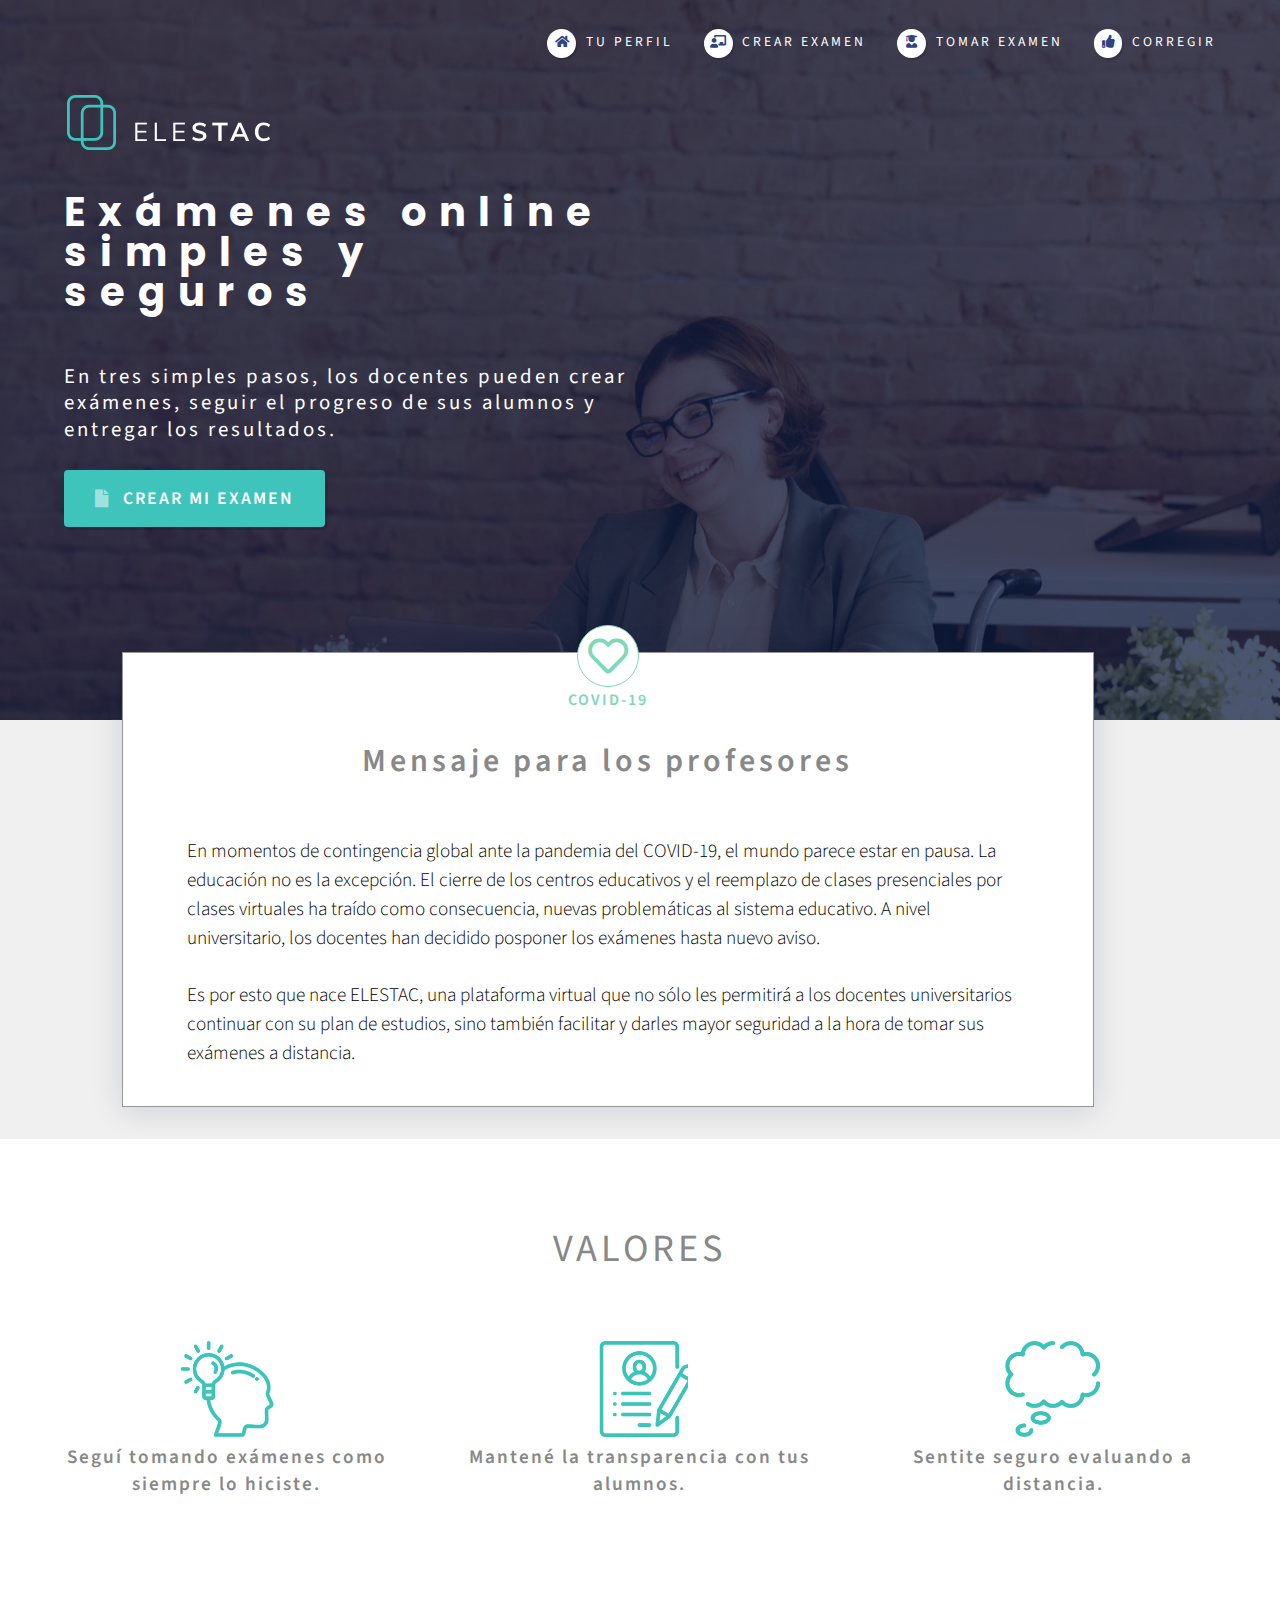
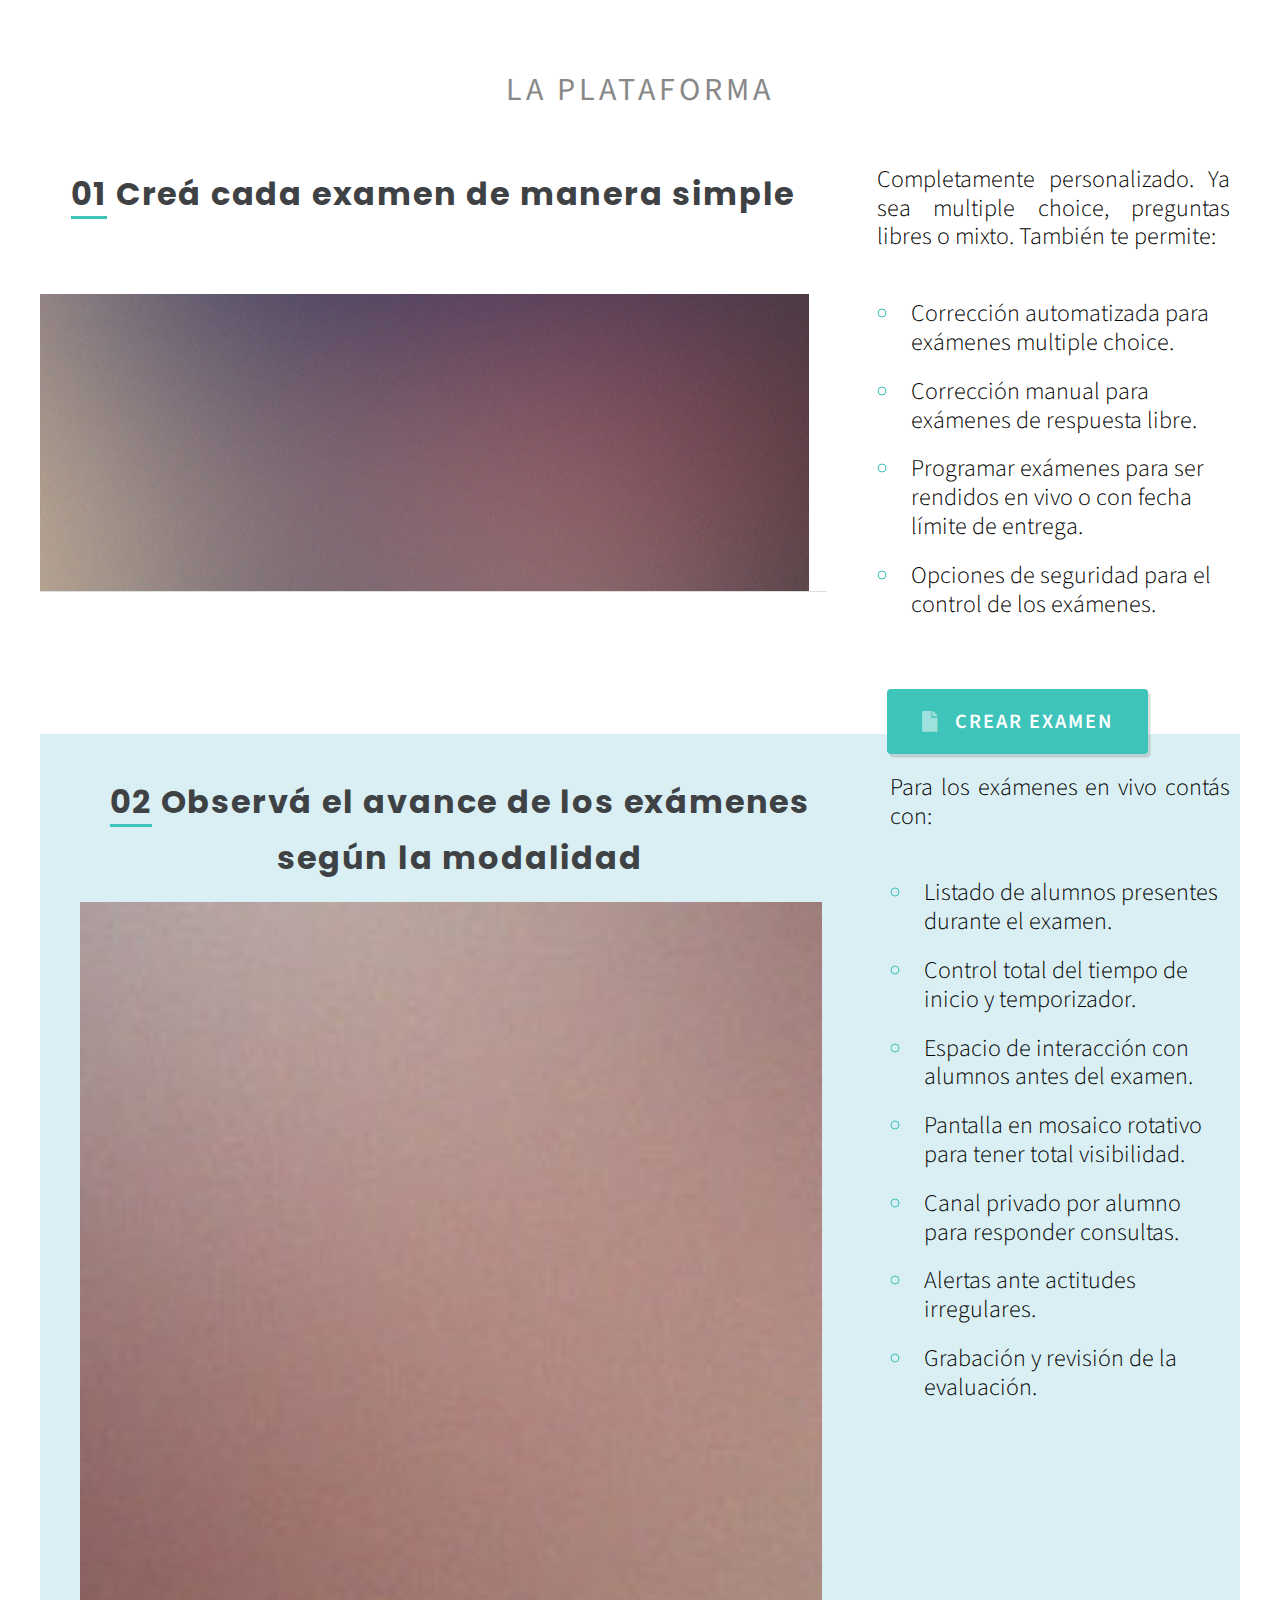
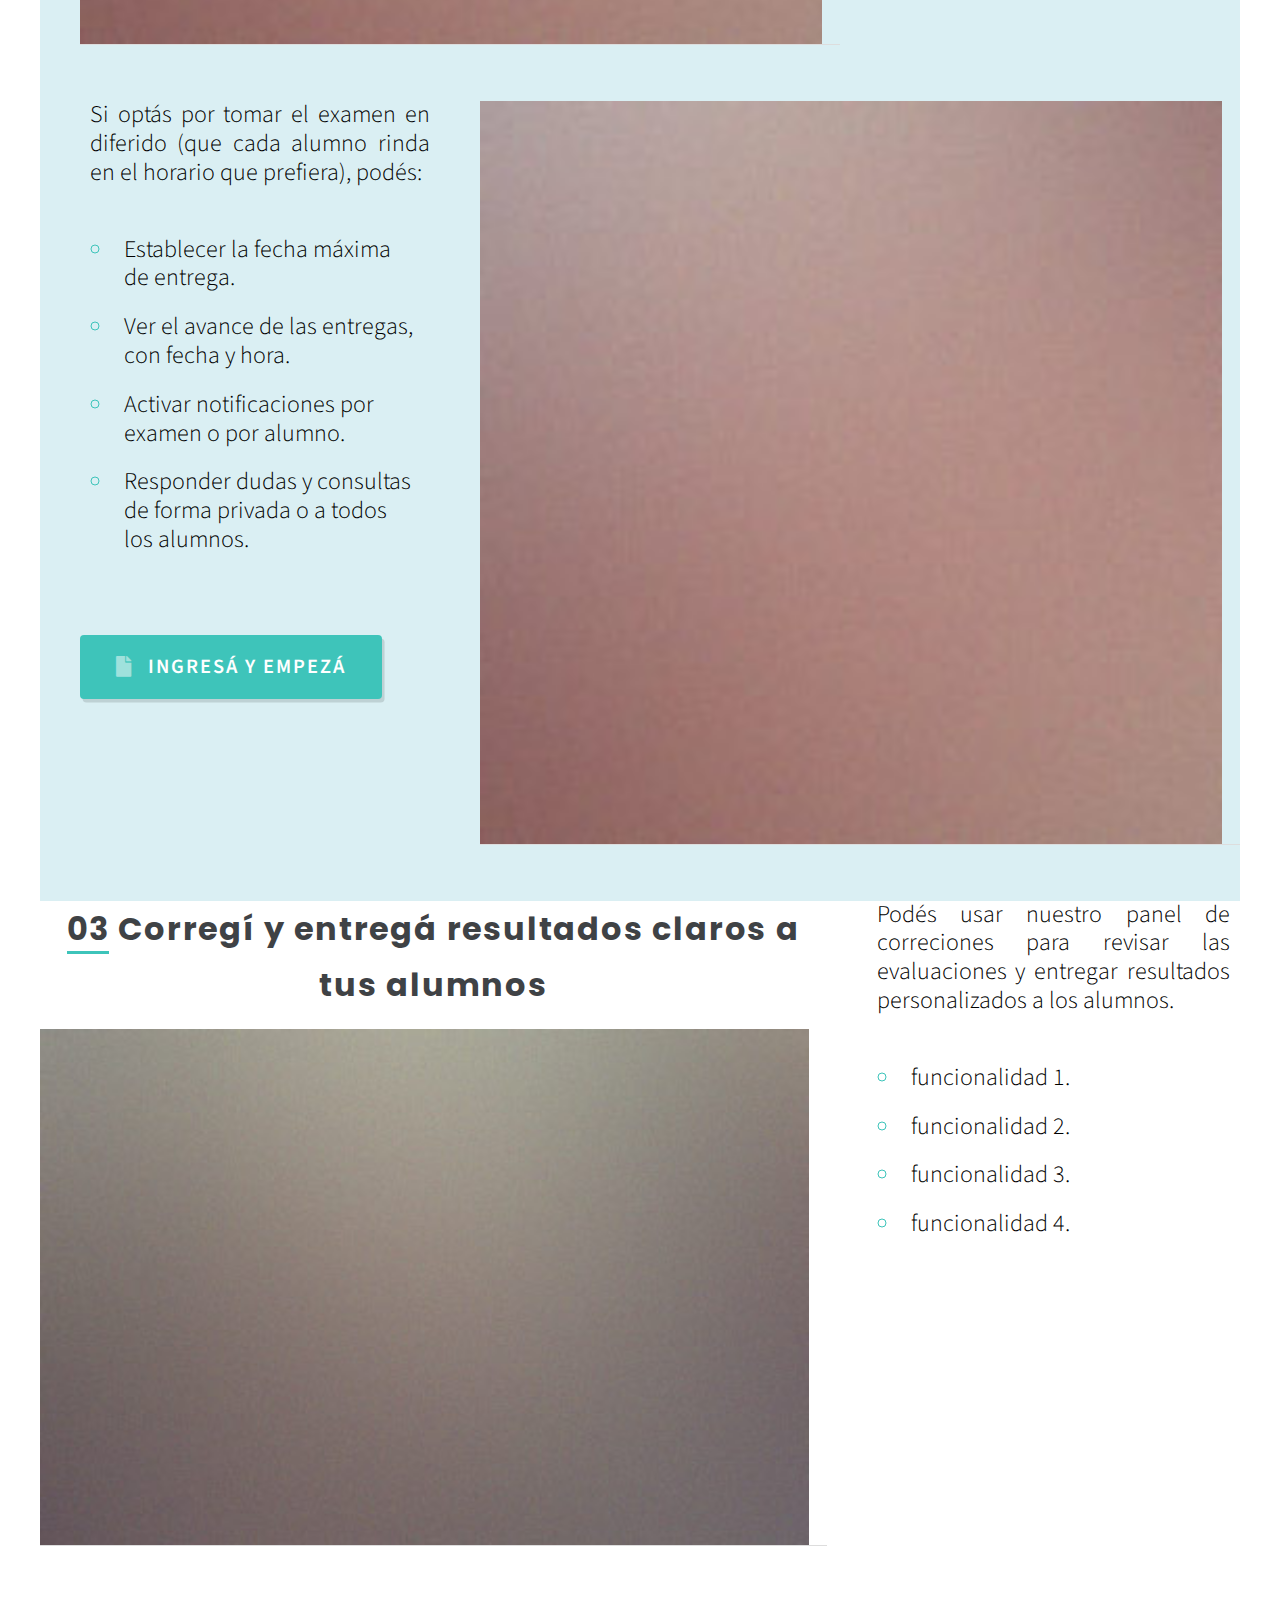
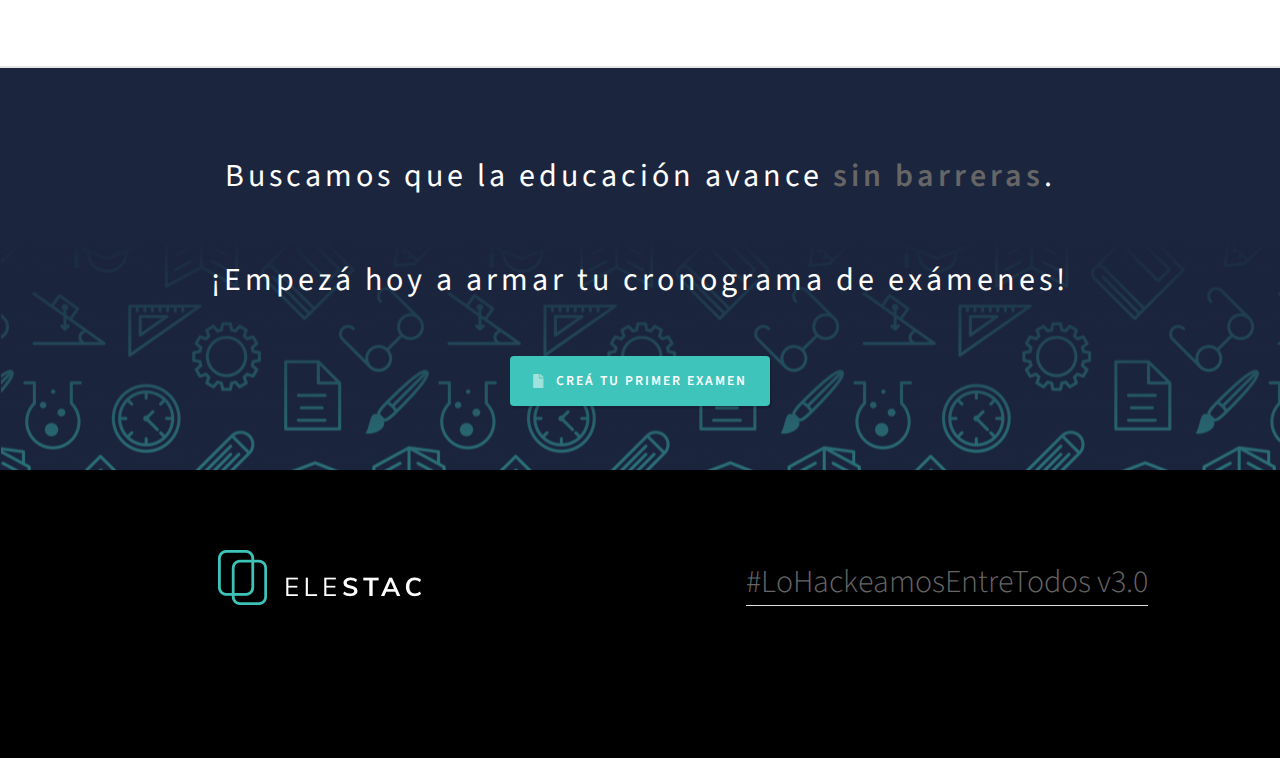
==== commit f95650bf: "Responsive improvement!" ====
--- a/index.html
+++ b/index.html
@@ -19,7 +19,12 @@
 
 						<!-- Logo -->
 							<h1 id="logo"><a>Exámenes online simples y seguros</a></h1>
-							<p id="subtitulo">Somos una plataforma que permite a los profesores llevar a cabo exámenes con alumnos a distancia.</p>
+							<p id="subtitulo">
+								<!--Somos una plataforma que permite a los profesores llevar a cabo exámenes con alumnos a distancia.-->
+								En tres simples pasos, los docentes pueden crear exámenes, seguir el progreso de sus alumnos y entregar los resultados.<br />
+								<br />
+								<a href="#" style="" class="button icon solid fa-file">Crear mi examen</a><br />
+							</p>
 
 						<!-- Nav -->
 							<nav id="elestac"><img src="images/logo.png" alt="ELESTAC" /></a></nav>
@@ -34,7 +39,7 @@
 
 					</div>
 					<div class="container">
-						<iframe width="80%" src="https://www.youtube-nocookie.com/embed/uVU37ZY3noU?controls=0&amp;start=156&amp;autoplay=0" frameborder="0" allow="accelerometer; autoplay; encrypted-media; picture-in-picture" allowfullscreen></iframe>
+						<iframe width="90%" src="https://www.youtube-nocookie.com/embed/Im4taYp7Suo?controls=1&rel=0&showinfo=0&autoplay=1&loop=1&playlist=Im4taYp7Suo" frameborder="0" allow="accelerometer; autoplay; encrypted-media; gyroscope; picture-in-picture" allowfullscreen></iframe>
 					</div>
 				</section>
 			<!-- COVID-19 -->
--- a/assets/css/main.css
+++ b/assets/css/main.css
@@ -1801,7 +1801,7 @@
 		input[type="reset"]:hover,
 		button:hover,
 		.button:hover {
-			background: #fd887a;
+			background: #1b867e;
 		}
 
 		input[type="button"]:active,
@@ -1925,7 +1925,7 @@
 		position: relative;
 		background: #38364a url("../../images/hero_image.png") border-box no-repeat;
 		background-size: 100% auto;
-		height: 40em;
+		height: 45em;
 		text-align: center;
 	}
 		#header > .container {
@@ -1939,7 +1939,6 @@
 			display: table;
 			clear: both;
 		}
-
 		#header h1 {
 			font-family: 'Arvo';
 			font-weight: 700;
@@ -1961,6 +1960,16 @@
 			font-size: 1.3em;
 			letter-spacing: 3px;
 			text-align: left;
+		}
+		#header > .containerDerecha{
+			margin-left:0%;
+		} 
+		.sombra{
+			box-shadow: 35px 35px white;
+		}
+		.heroImg img{
+			width:80%;
+			box-shadow: 1px 1px 1px grey;
 		}
 /* Nav */
 	#elestac{
@@ -2220,7 +2229,6 @@
 			padding: 0;
 		}
 		#sidebar section{
-			margin-top: 3em !important;
 			font-size: 1.5em;
 			line-height: 1.2em;
 		}
@@ -2339,6 +2347,7 @@
 
 			#banner {
 				padding: 2em 0;
+				width: 95%;
 			}
 
 				#banner > .container {
@@ -2569,13 +2578,28 @@
 			#sidebar {
 				padding-top: 6em;
 			}
+			#copyright span a{
+				font-size:1.3em;
+				line-height: 1.5em;
+			}
 
 	}
 
 /* Small */
-
+	@media screen and (max-width: 768px){
+		#header{background-size: cover;}
+		#banner{
+			width: 100%; top: -80px;
+		}
+		#banner p{font-size: 1.9em;line-height: 1.8em;}
+	}
 	@media screen and (max-width: 736px) {
 
+		#elestac{
+			top: 15px;
+			left: 100px;
+		}
+		#banner p{padding:10px;}
 		/* Basic */
 
 			body, input, textarea, select {
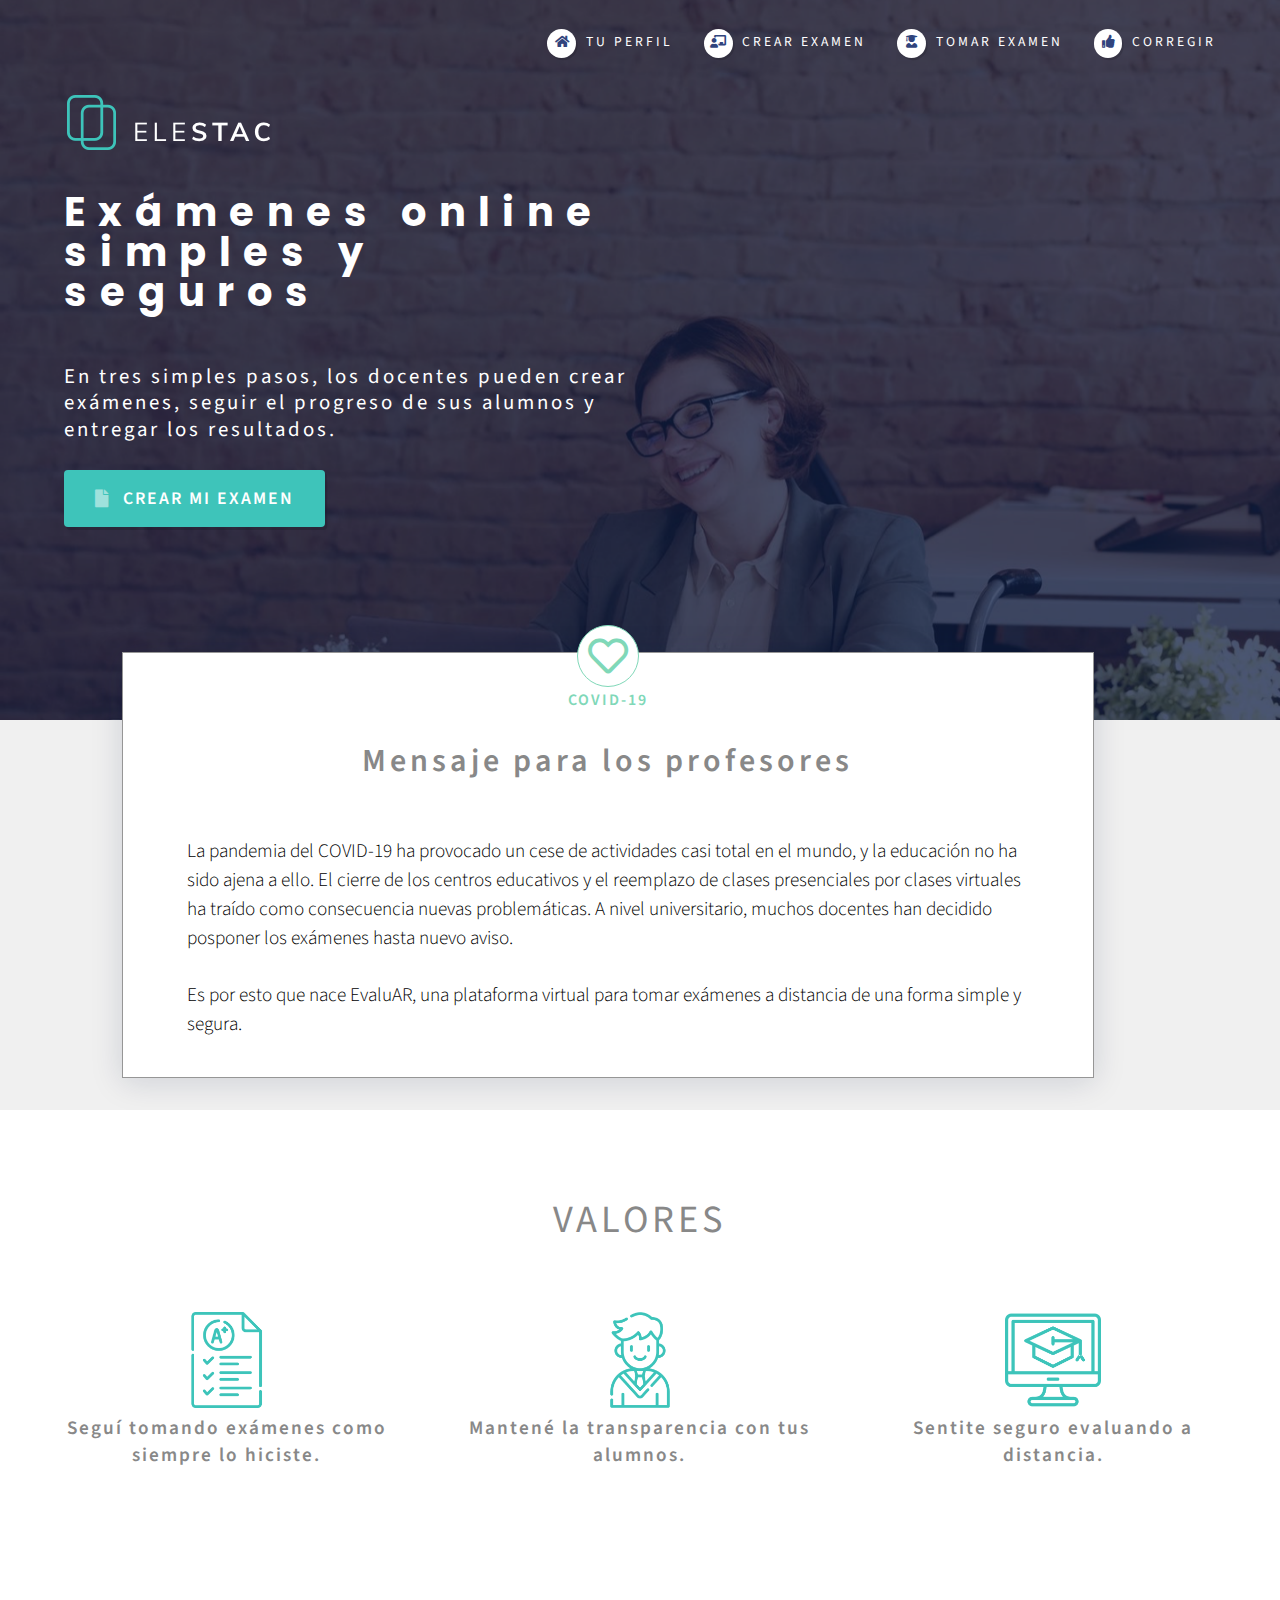
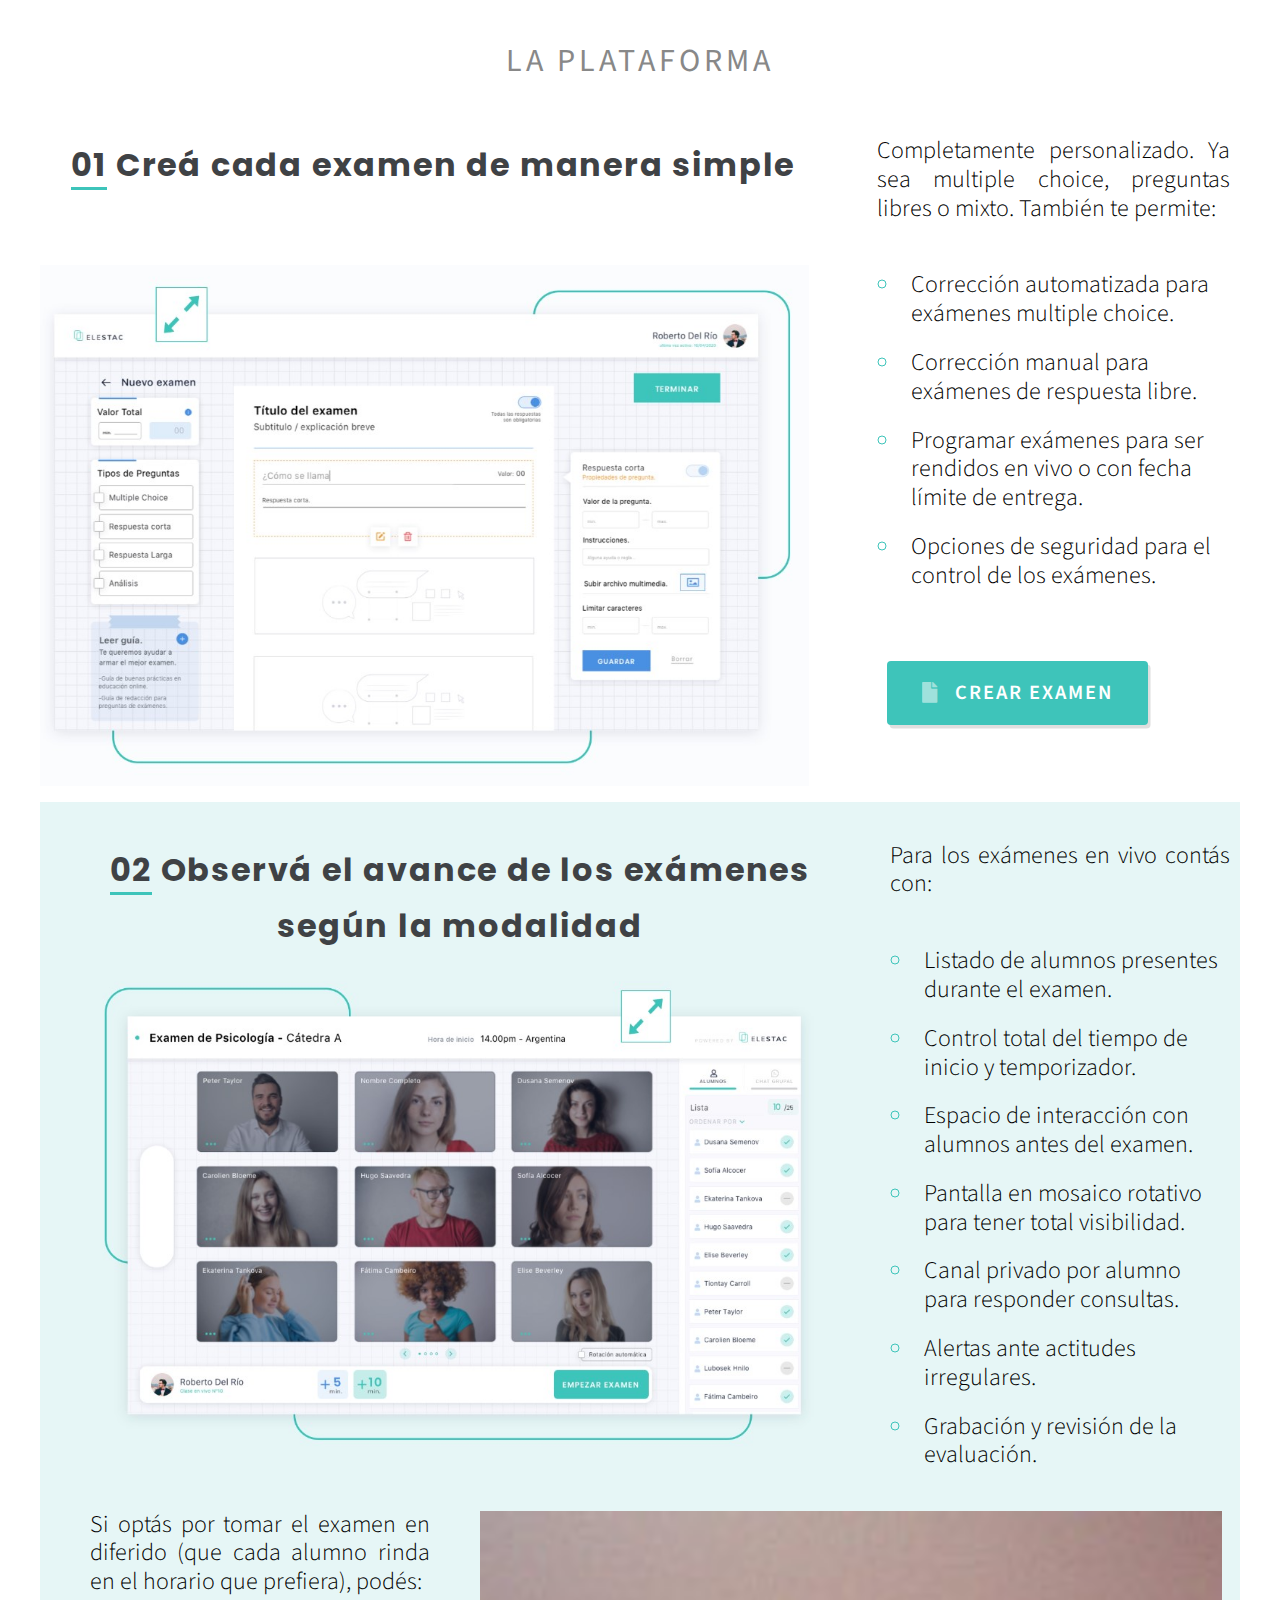
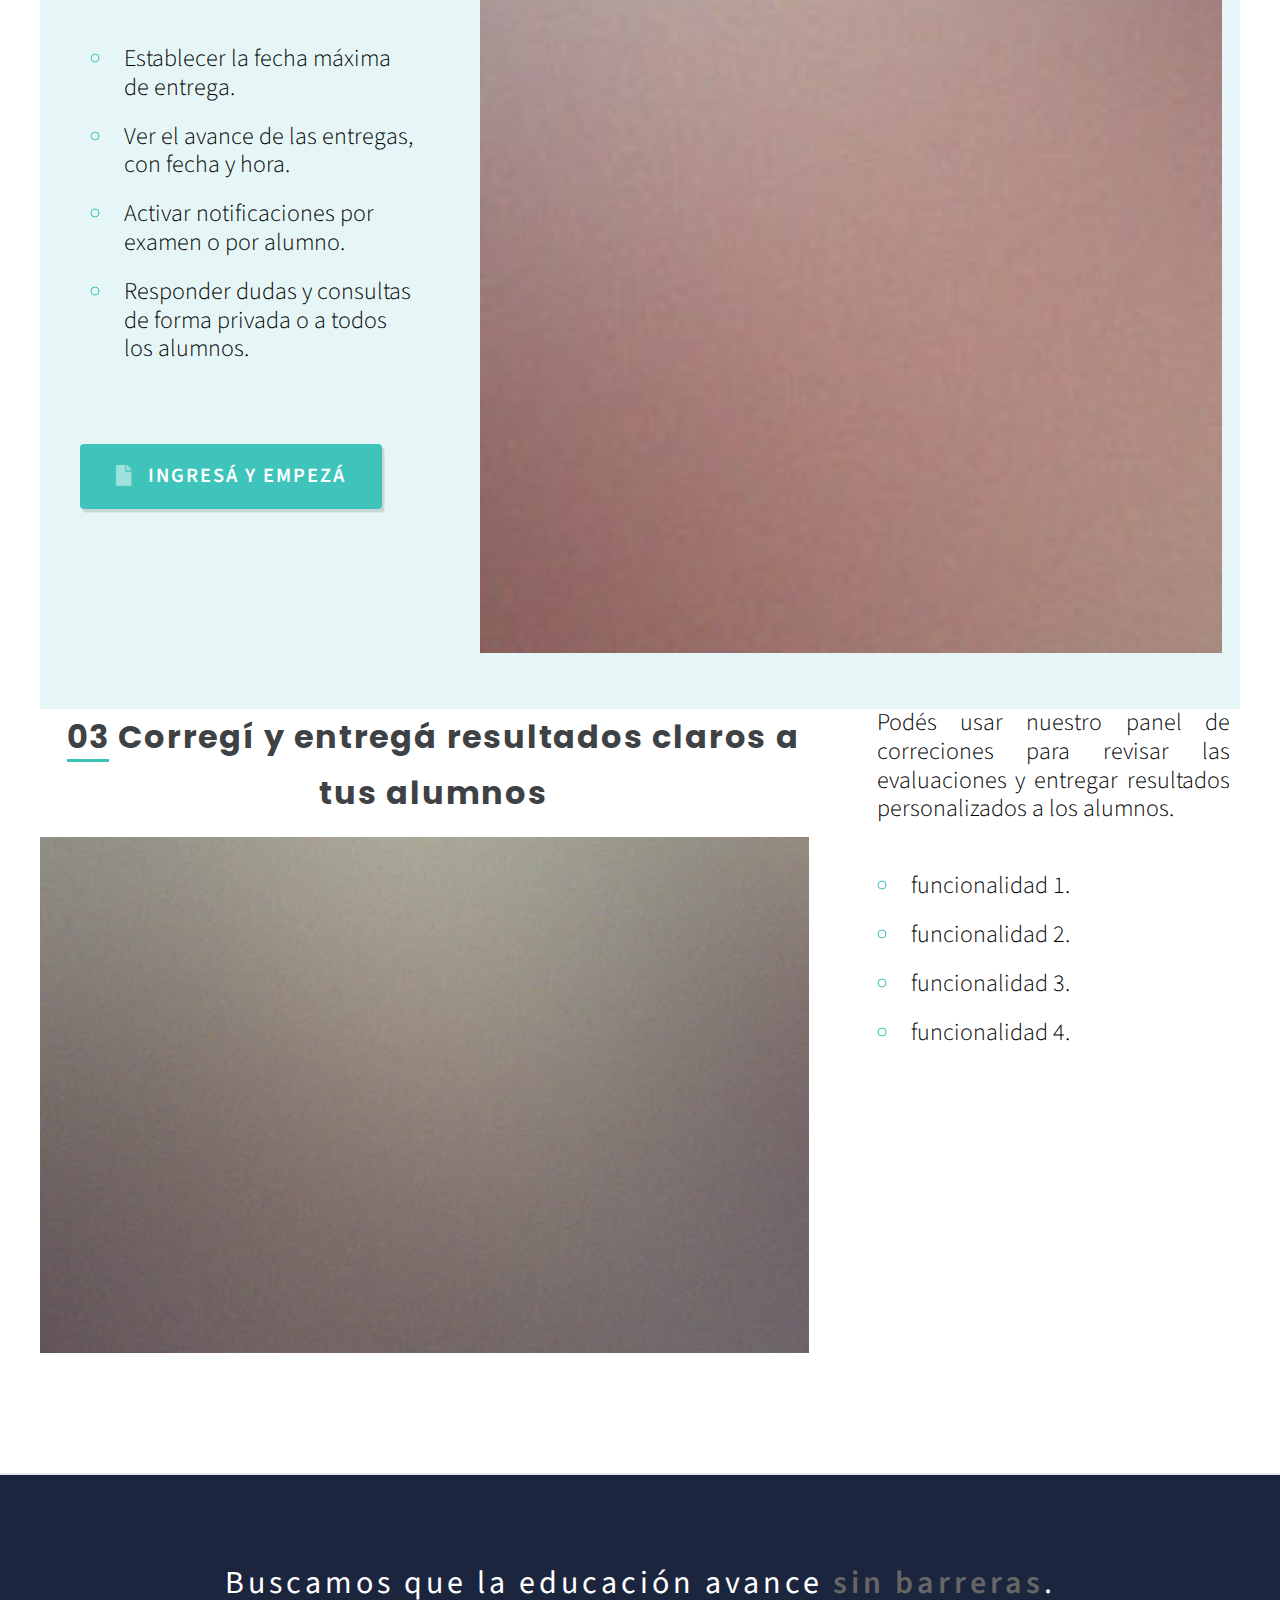
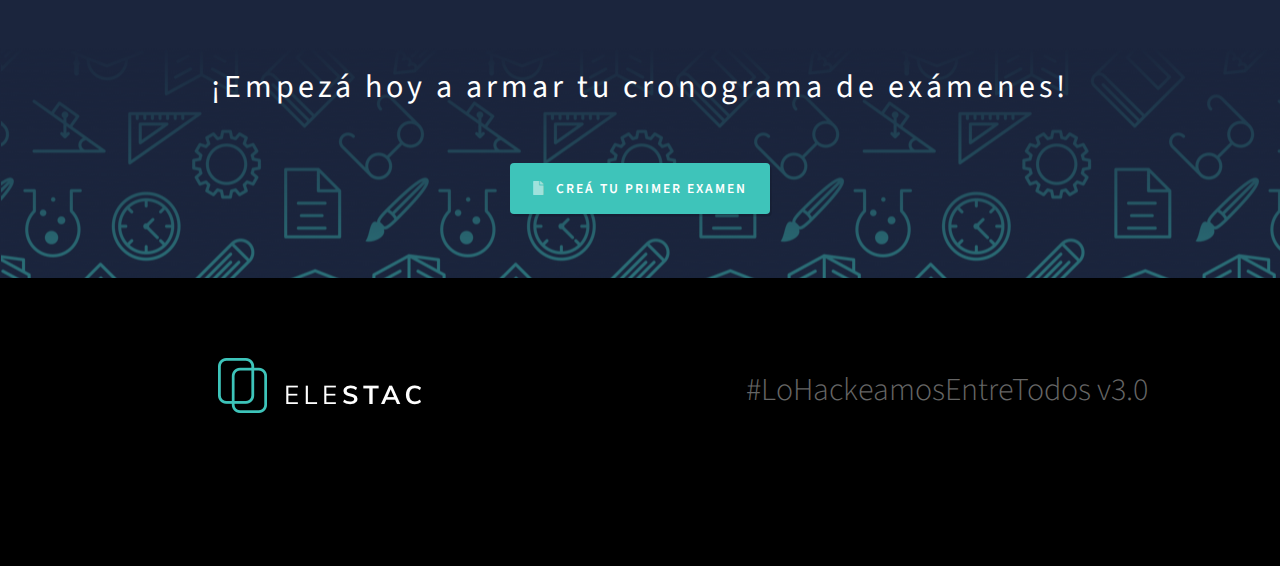
==== commit 75e8b498: "v3 - mocks improved" ====
--- a/index.html
+++ b/index.html
@@ -48,9 +48,9 @@
 						<i class="far fa-heart"></i>
 						<h3>COVID-19</h3>
 						<h2><strong>Mensaje para los profesores</strong></h2>
-						<p>En momentos de contingencia global ante la pandemia del COVID-19, el mundo parece estar en pausa.  La educación no es la excepción. El cierre de los centros educativos y el reemplazo de clases presenciales por clases virtuales ha traído como consecuencia, nuevas problemáticas al sistema educativo. A nivel universitario, los docentes han decidido posponer los exámenes hasta nuevo aviso.<br />
+						<p>La pandemia del COVID-19 ha provocado un cese de actividades casi total en el mundo, y la educación no ha sido ajena a ello. El cierre de los centros educativos y el reemplazo de clases presenciales por clases virtuales ha traído como consecuencia nuevas problemáticas. A nivel universitario, muchos docentes han decidido posponer los exámenes hasta nuevo aviso.<br />
 						<br />
-						Es por esto que nace ELESTAC, una plataforma virtual que no sólo les permitirá a los docentes universitarios continuar con su plan de estudios, sino también facilitar y darles mayor seguridad a la hora de tomar sus exámenes a distancia.<br />
+						Es por esto que nace EvaluAR, una plataforma virtual para tomar exámenes a distancia de una forma simple y segura.<br />
 						</p>
 					</div>
 				</section>
@@ -104,7 +104,7 @@
 									<header>
 										<h2><u>01</u> Creá cada examen de manera simple</h2>
 									</header>
-									<a class="image featured zoomImg"><img src="images/pic04.jpg" alt="" /></a>
+									<a class="image featured zoomImg"><img src="images/crearExamen.jpg" alt="" /></a>
 								</article>
 							</div>
 							<div id="sidebar" class="col-4 col-12-medium">
@@ -136,7 +136,7 @@
 									<header>
 										<h2><u>02</u> Observá el avance de los exámenes según la modalidad</h2>
 									</header>
-									<a class="image featured zoomImg"><img src="images/pic07.jpg" alt="" /></a>
+									<a class="image featured zoomImg"><img src="images/tomarExamen.jpg" alt="" /></a>
 								</article>
 							</div>
 							<div id="sidebar" class="col-4 col-12-medium">
--- a/assets/css/main.css
+++ b/assets/css/main.css
@@ -140,7 +140,6 @@
 		transition: color 0.25s ease-in-out, border-bottom-color 0.25s ease-in-out;
 		color: #666;
 		text-decoration: none;
-		border-bottom: solid 1px #ddd;
 	}
 
 		a strong {
@@ -1856,9 +1855,10 @@
 	}
 	.zoomImg{
 		padding-right: 1.1em;
+		margin-bottom: 0;
 	}
 	.celeste{
-		background-color: #daeff3;
+		background-color: #e6f6f6;
 		margin-left: 0;
 	}
 	.box.excerpt .date {
@@ -2592,6 +2592,9 @@
 			width: 100%; top: -80px;
 		}
 		#banner p{font-size: 1.9em;line-height: 1.8em;}
+		.celeste .actions{
+			padding-right: 20px;
+		}
 	}
 	@media screen and (max-width: 736px) {
 
@@ -2755,4 +2758,36 @@
 					border-left: 0;
 				}
 
+	}
+	@media screen and (max-width: 500px){
+		#sidebar{
+			padding-left: 15px;
+		}
+		.box header{
+			height: 16em;
+		}
+		#header .container{
+		    float: none;
+		    width: 80%;
+		    padding-bottom: 0;
+		    margin: 0 auto;
+		}
+		#banner{
+			top:50px;
+		}
+		#header{height: auto;}
+		#copyright{
+			padding-top: 30px;
+		}
+		#copyright span{
+			padding: 1em;
+			width: 100%;
+			margin: 15px auto;	
+			float: none;
+		}
+		#copyright span a{
+			font-size:2em;
+			line-height: 2em;
+		}
+
 	}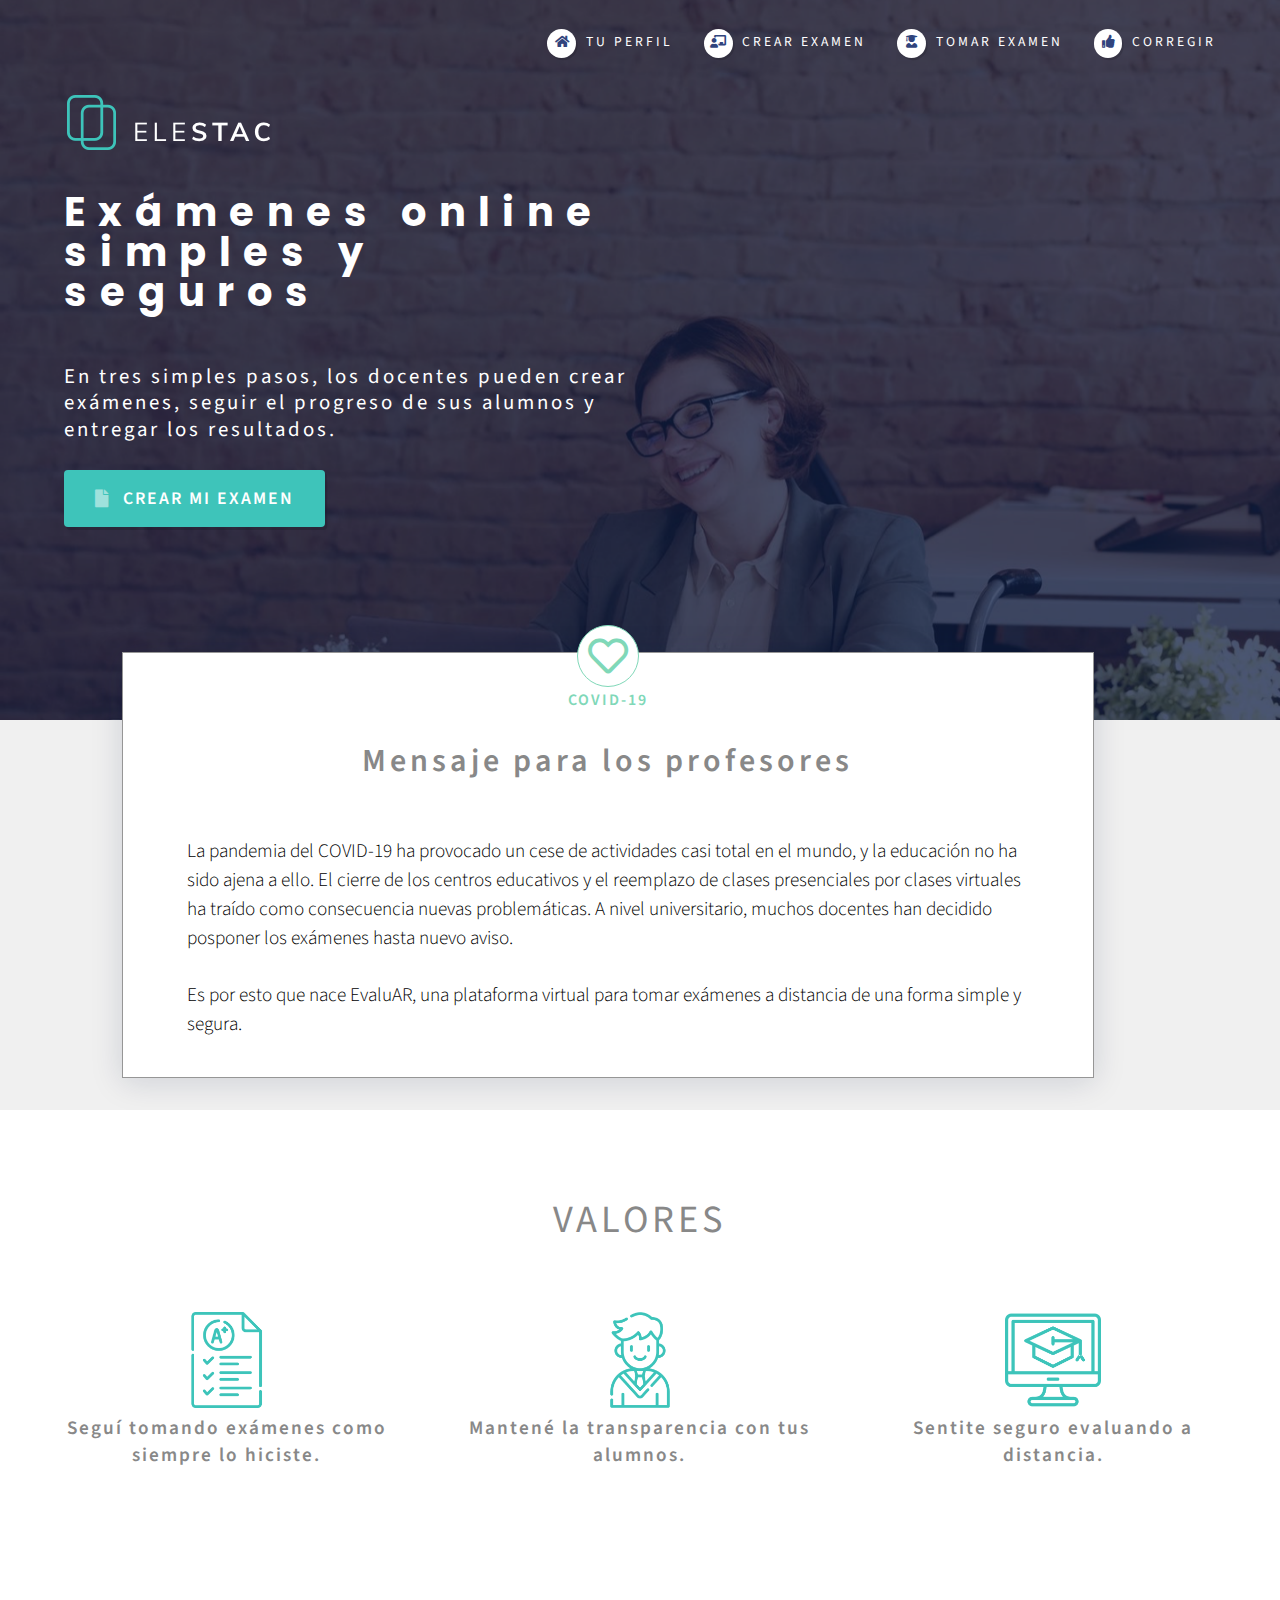
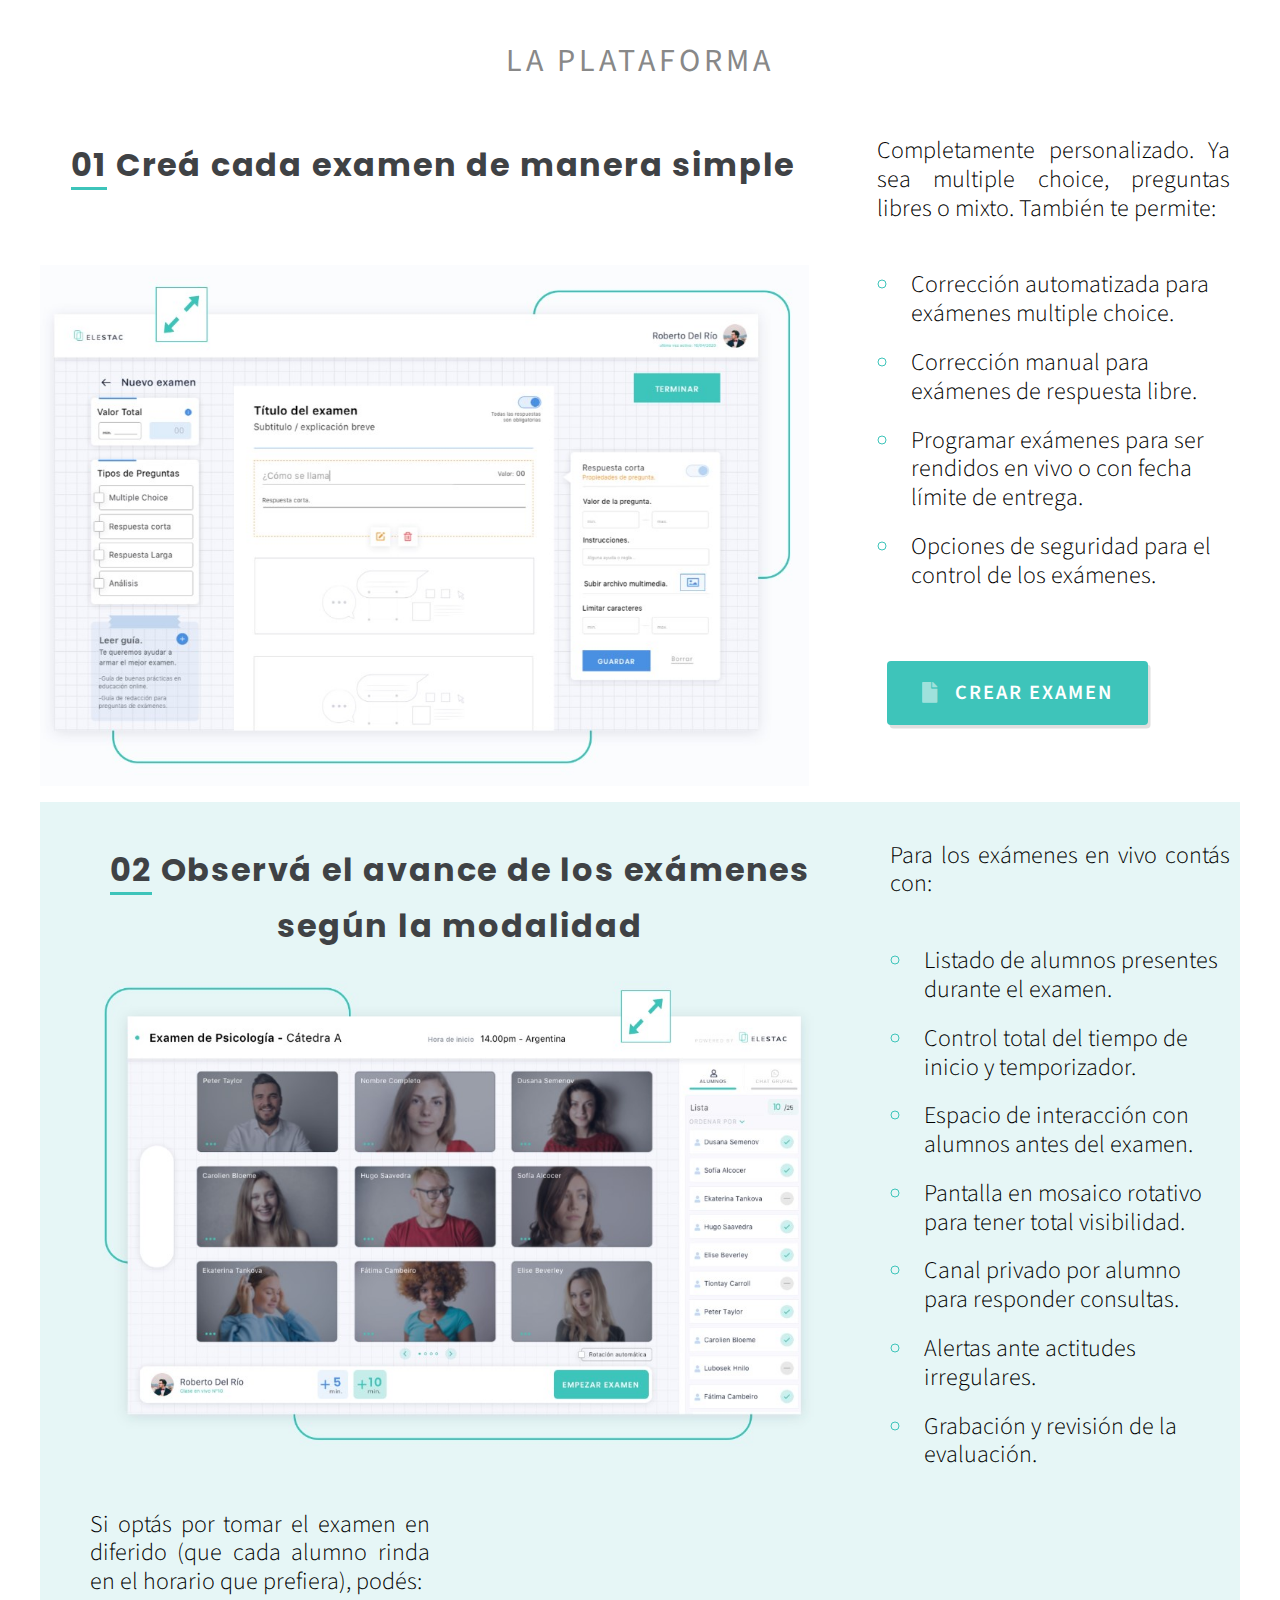
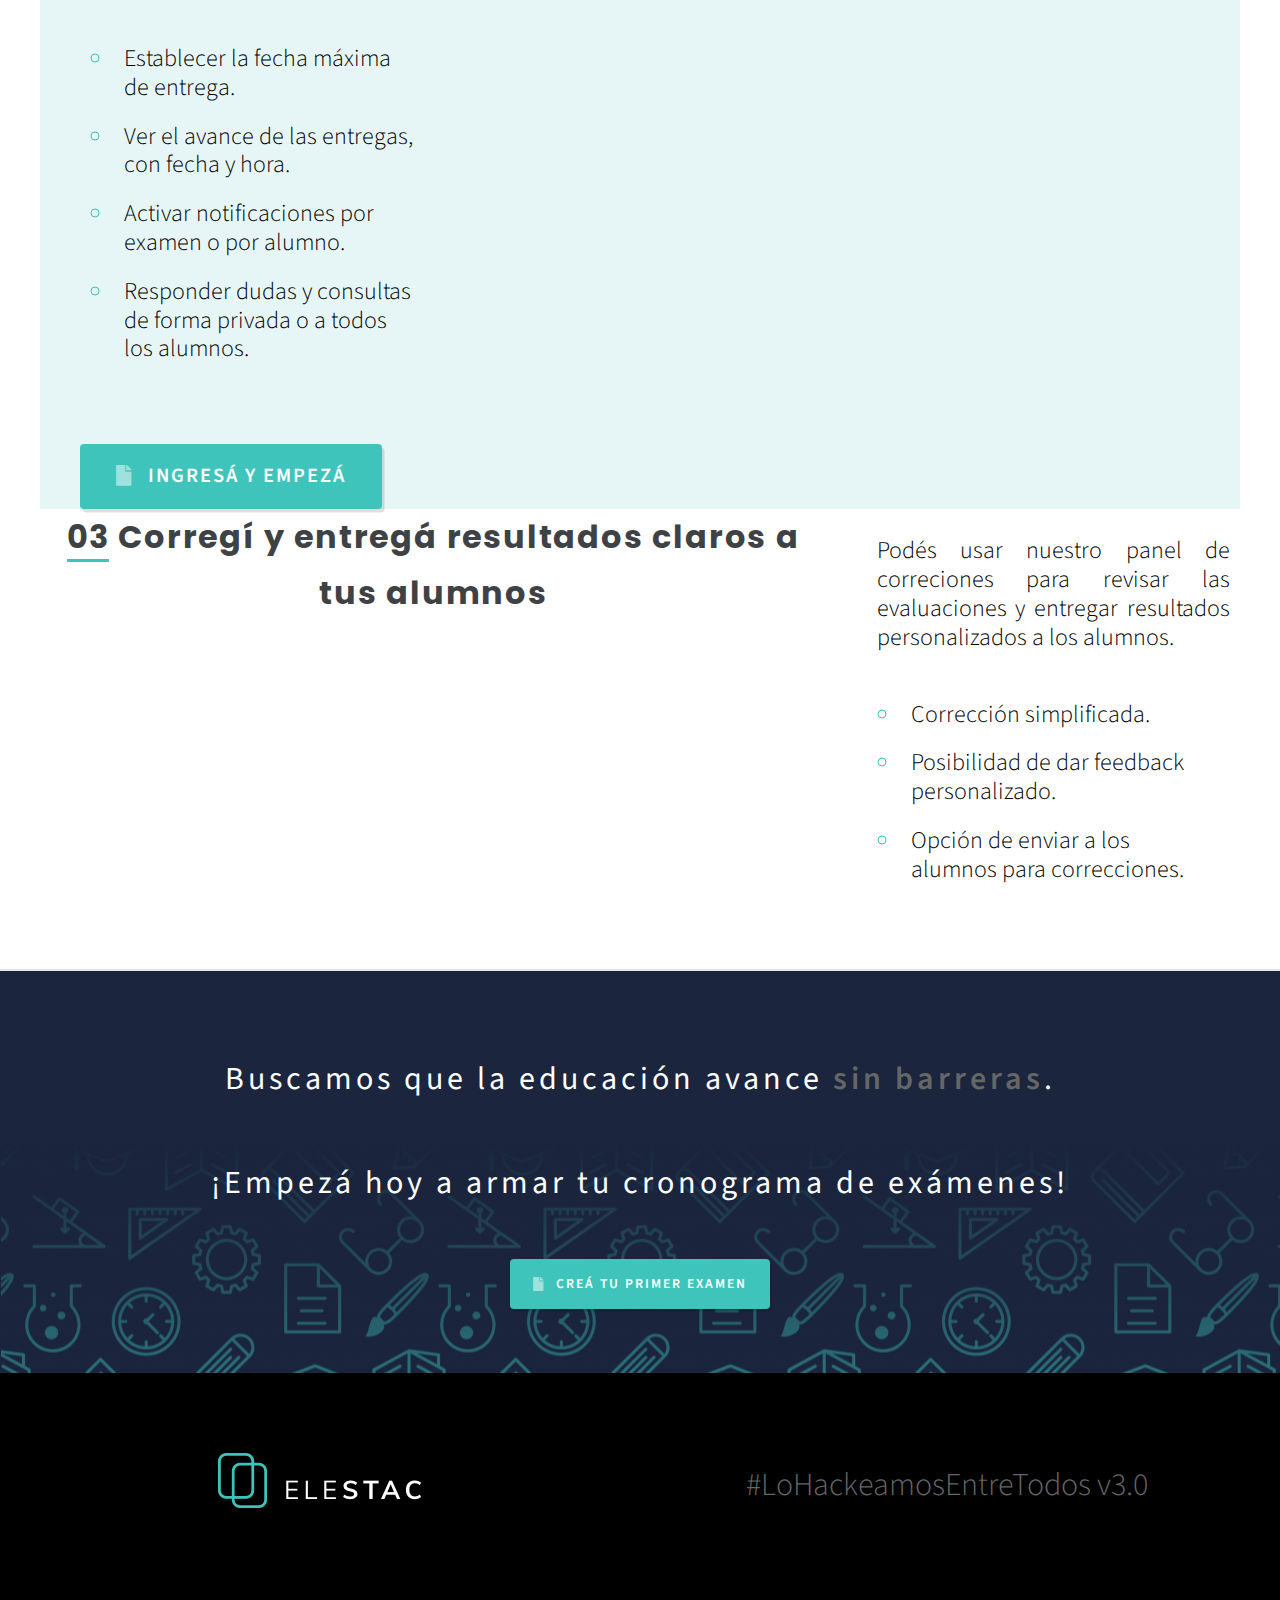
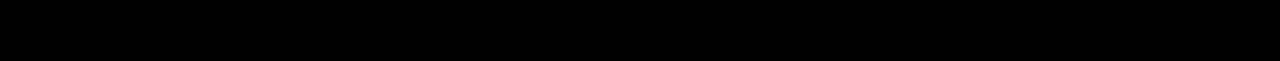
==== commit 687f7866: "Final MVP" ====
--- a/index.html
+++ b/index.html
@@ -39,7 +39,9 @@
 
 					</div>
 					<div class="container">
+						<!--
 						<iframe width="90%" src="https://www.youtube-nocookie.com/embed/Im4taYp7Suo?controls=1&rel=0&showinfo=0&autoplay=1&loop=1&playlist=Im4taYp7Suo" frameborder="0" allow="accelerometer; autoplay; encrypted-media; gyroscope; picture-in-picture" allowfullscreen></iframe>
+					-->
 					</div>
 				</section>
 			<!-- COVID-19 -->
@@ -185,7 +187,7 @@
 							<div id="content" class="col-8 col-12-medium">
 								<!-- Post -->
 								<article class="box post">
-									<a class="image featured zoomImg"><img src="images/pic07.jpg" alt="" /></a>
+									<a class="image featured zoomImg"><img src="images/examenesRemotos.jpg" alt="" /></a>
 								</article>
 							</div>
 						</div>
@@ -197,20 +199,19 @@
 									<header>
 										<h2><u>03</u> Corregí y entregá resultados claros a tus alumnos</h2>
 									</header>
-									<a class="image featured zoomImg"><img src="images/pic03.jpg" alt="" /></a>
-								</article>
-							</div>
-							<div id="sidebar" class="col-4 col-12-medium">
-								<section>
-									<ul class="divided">
-										<li>
-											<article class="box highlight">
-												<p>Podés usar nuestro panel de correciones para revisar las evaluaciones y entregar resultados personalizados a los alumnos.</p>
-												<ul class="lista">
-													<li><span>funcionalidad 1.</span></li>
-													<li><span>funcionalidad 2.</span></li>
-													<li><span>funcionalidad 3.</span></li>
-													<li><span>funcionalidad 4.</span></li>
+									<a class="image featured zoomImg"><img src="images/correccion.jpg" alt="" /></a>
+								</article>
+							</div>
+							<div id="sidebar" class="col-4 col-12-medium">
+								<section>
+									<ul class="divided">
+										<li>
+											<article class="box highlight">
+												<p><br />Podés usar nuestro panel de correciones para revisar las evaluaciones y entregar resultados personalizados a los alumnos.</p>
+												<ul class="lista">
+													<li><span>Corrección simplificada.</span></li>
+													<li><span>Posibilidad de dar feedback personalizado.</span></li>
+													<li><span>Opción de enviar a los alumnos para correcciones.</span></li>
 												</ul>
 											</article>
 										</li>
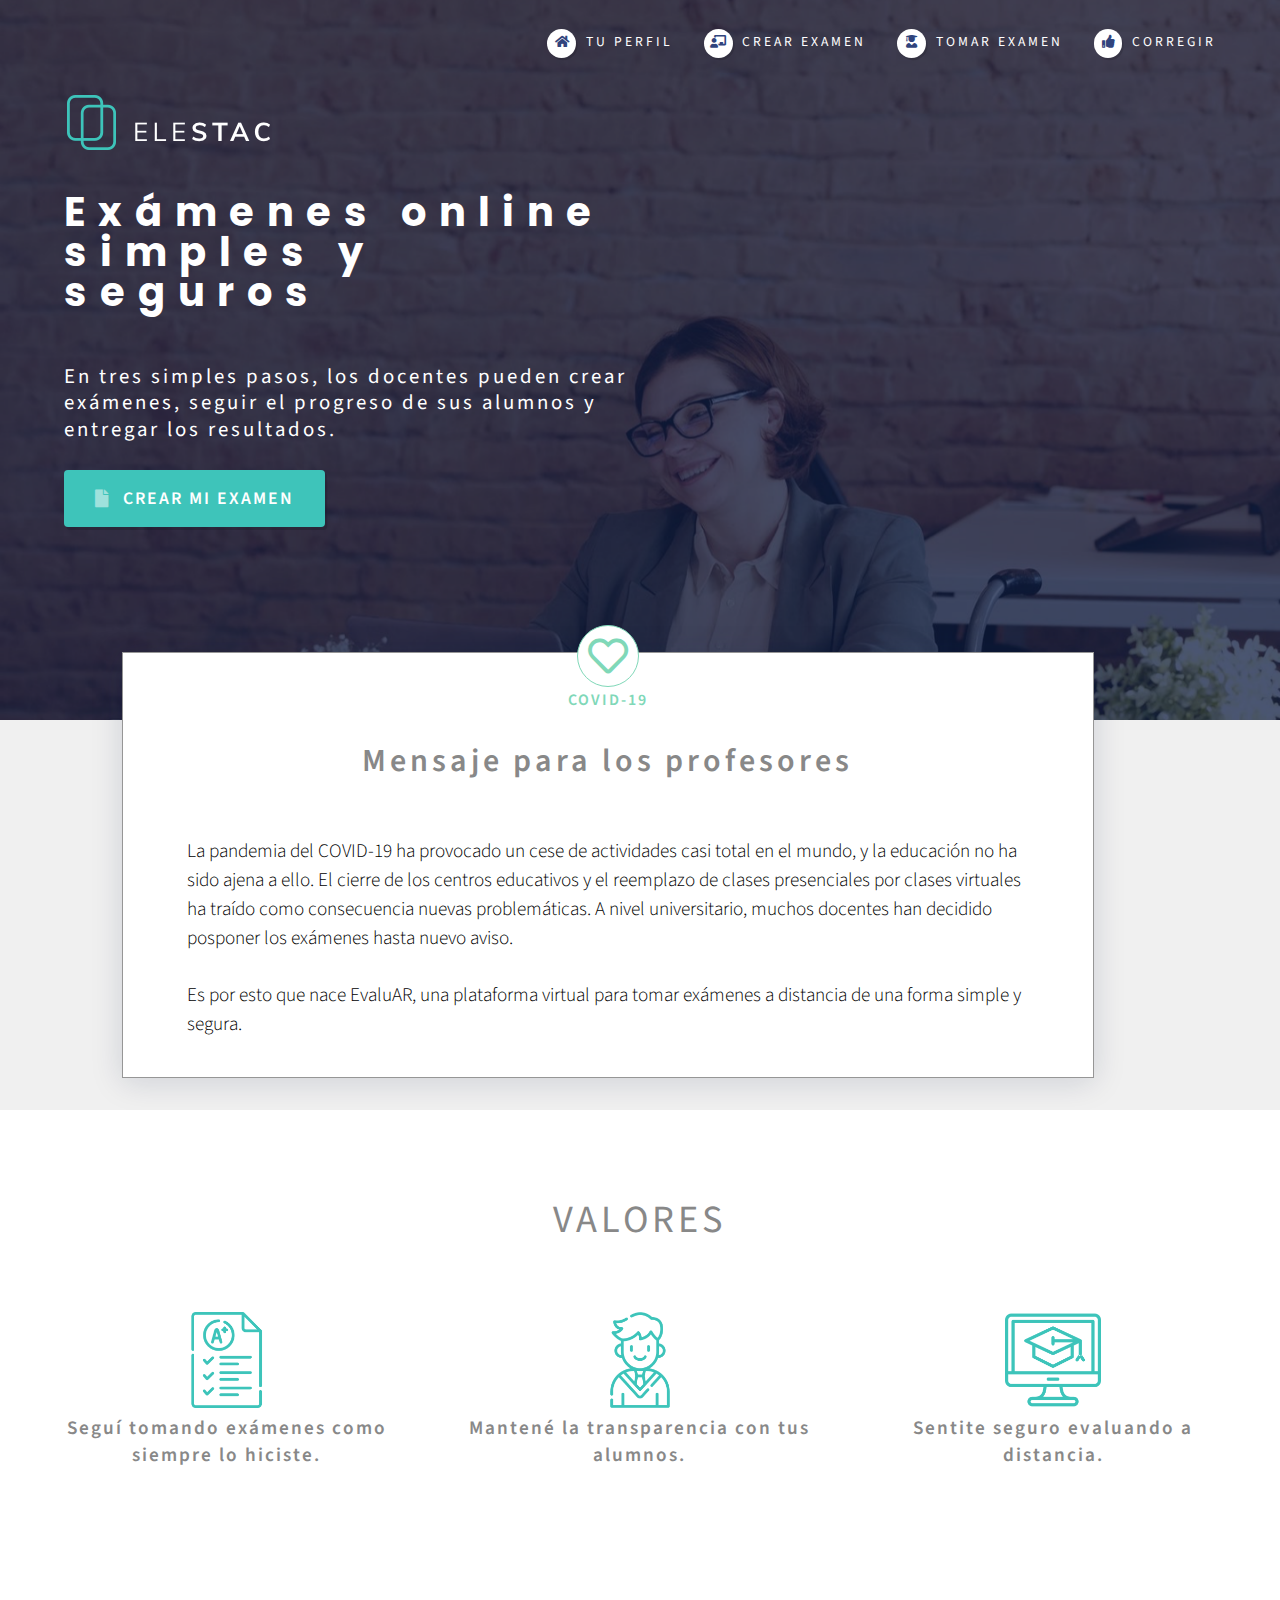
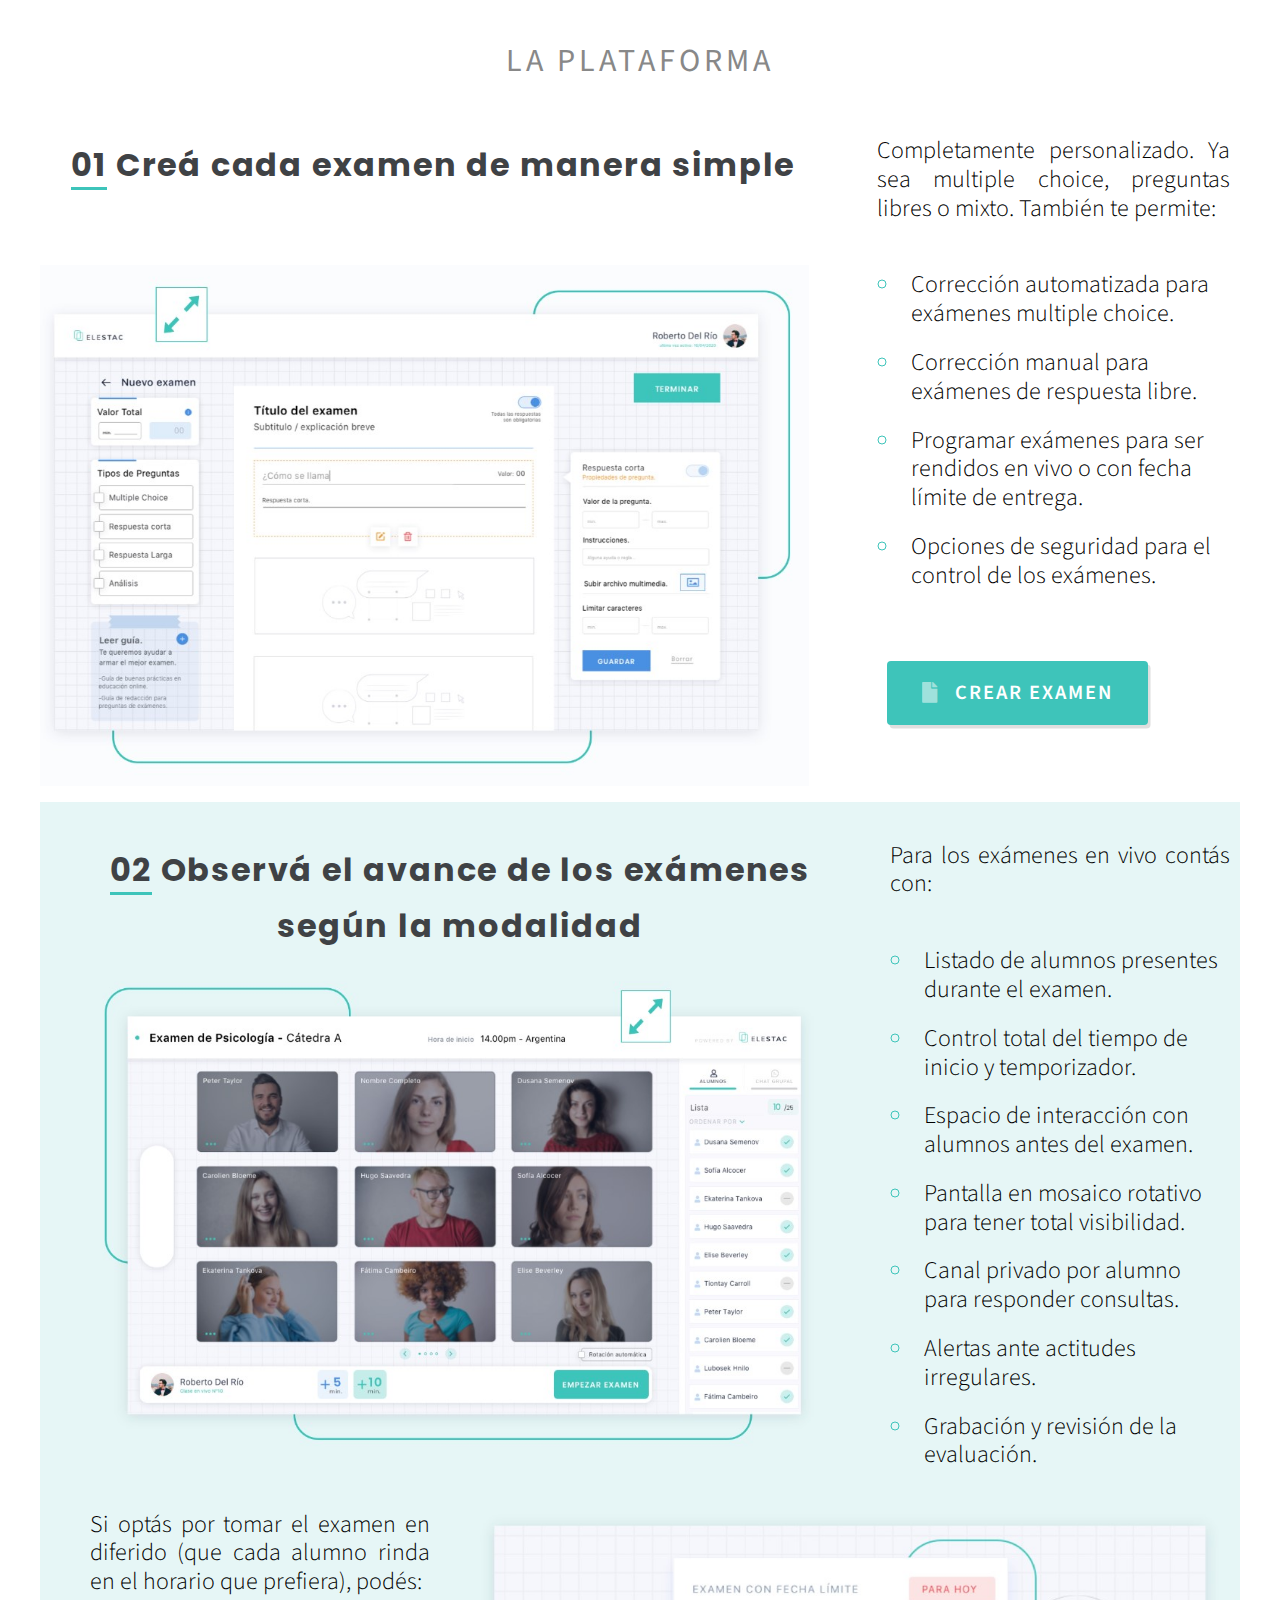
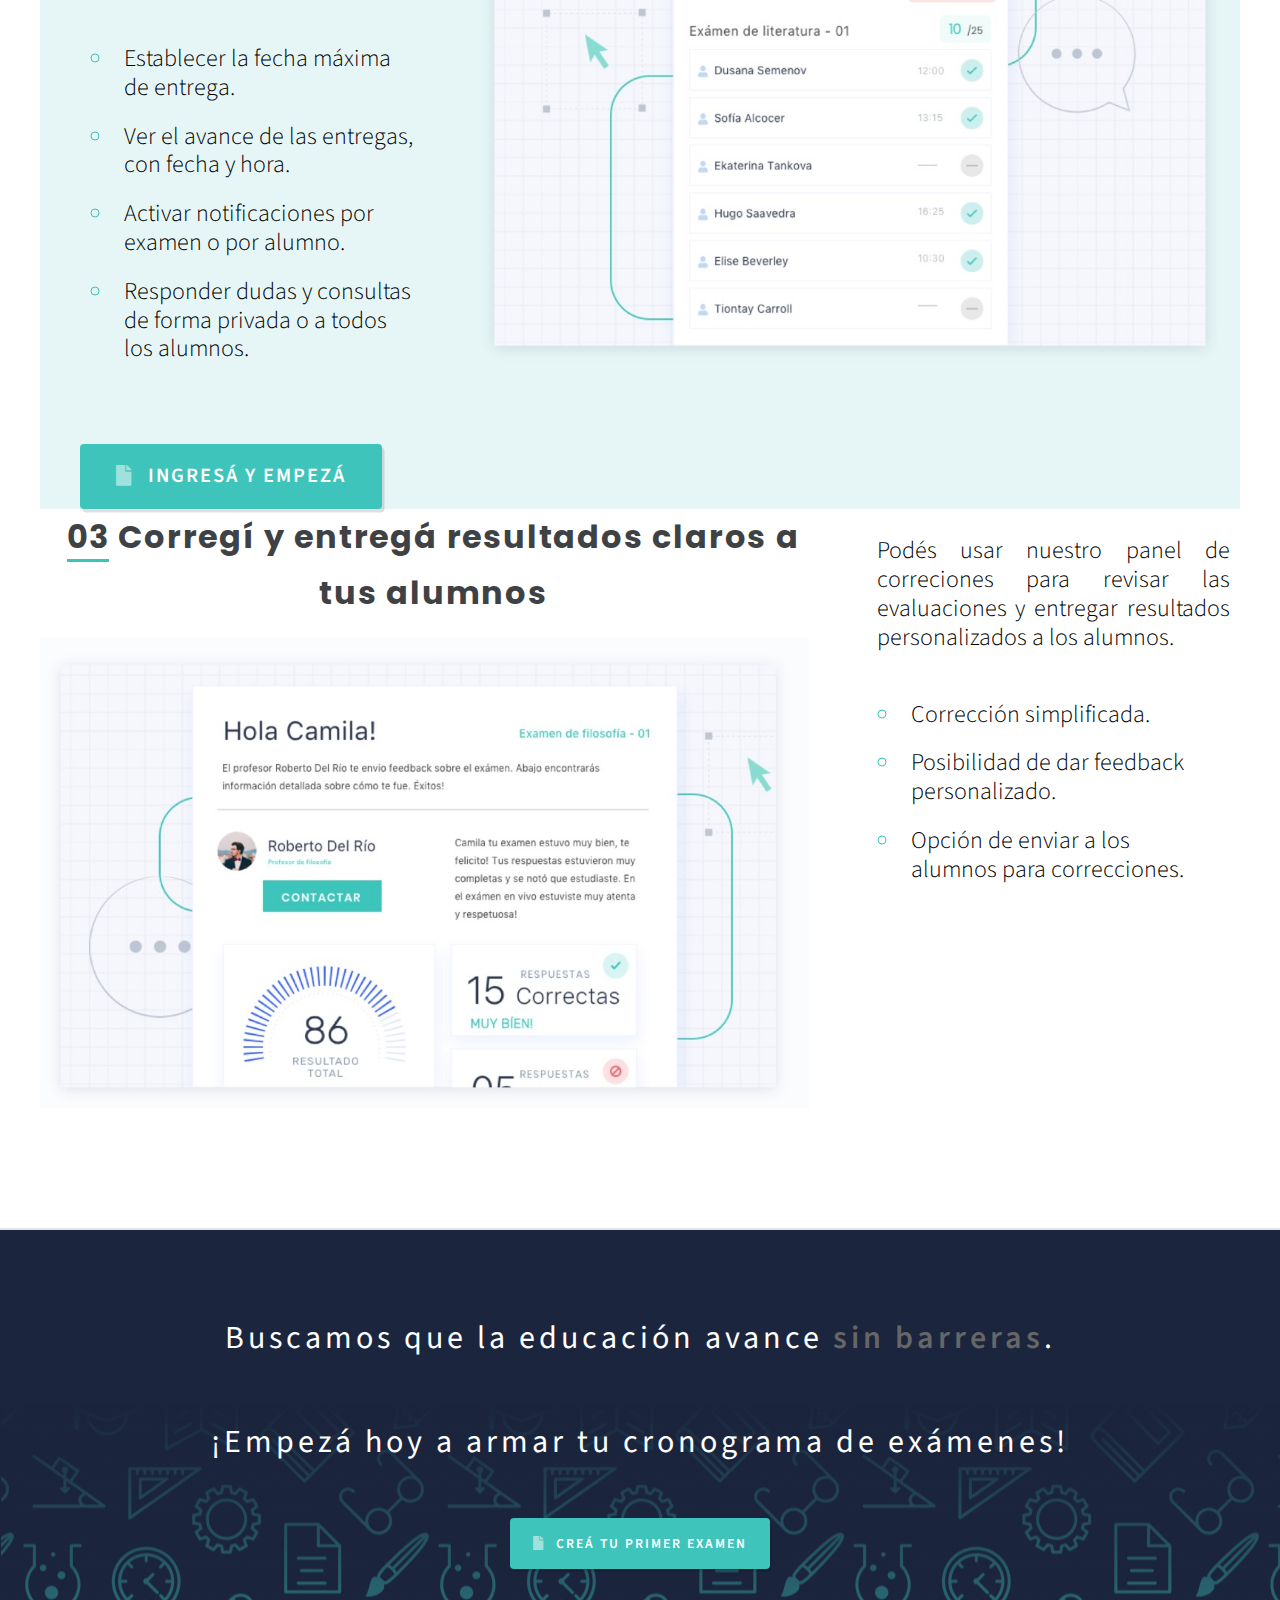
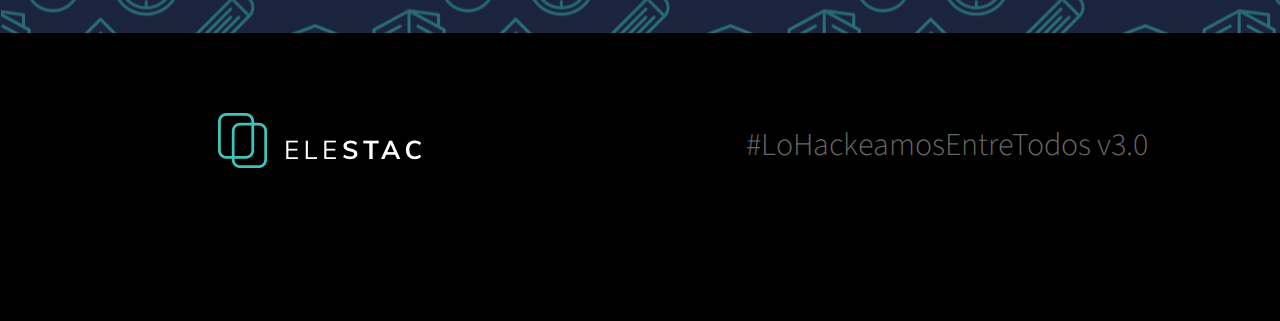
==== commit 2d5e4c73: "yt" ====
--- a/index.html
+++ b/index.html
@@ -39,9 +39,8 @@
 
 					</div>
 					<div class="container">
-						<!--
-						<iframe width="90%" src="https://www.youtube-nocookie.com/embed/Im4taYp7Suo?controls=1&rel=0&showinfo=0&autoplay=1&loop=1&playlist=Im4taYp7Suo" frameborder="0" allow="accelerometer; autoplay; encrypted-media; gyroscope; picture-in-picture" allowfullscreen></iframe>
-					-->
+						
+						<iframe width="90%" src="https://www.youtube.com/embed/y4ROgtgHUxQ?controls=1&rel=0&showinfo=1&autoplay=0&loop=1&playlist=y4ROgtgHUxQ" frameborder="0" allow="accelerometer; autoplay; encrypted-media; gyroscope; picture-in-picture" allowfullscreen></iframe>
 					</div>
 				</section>
 			<!-- COVID-19 -->
